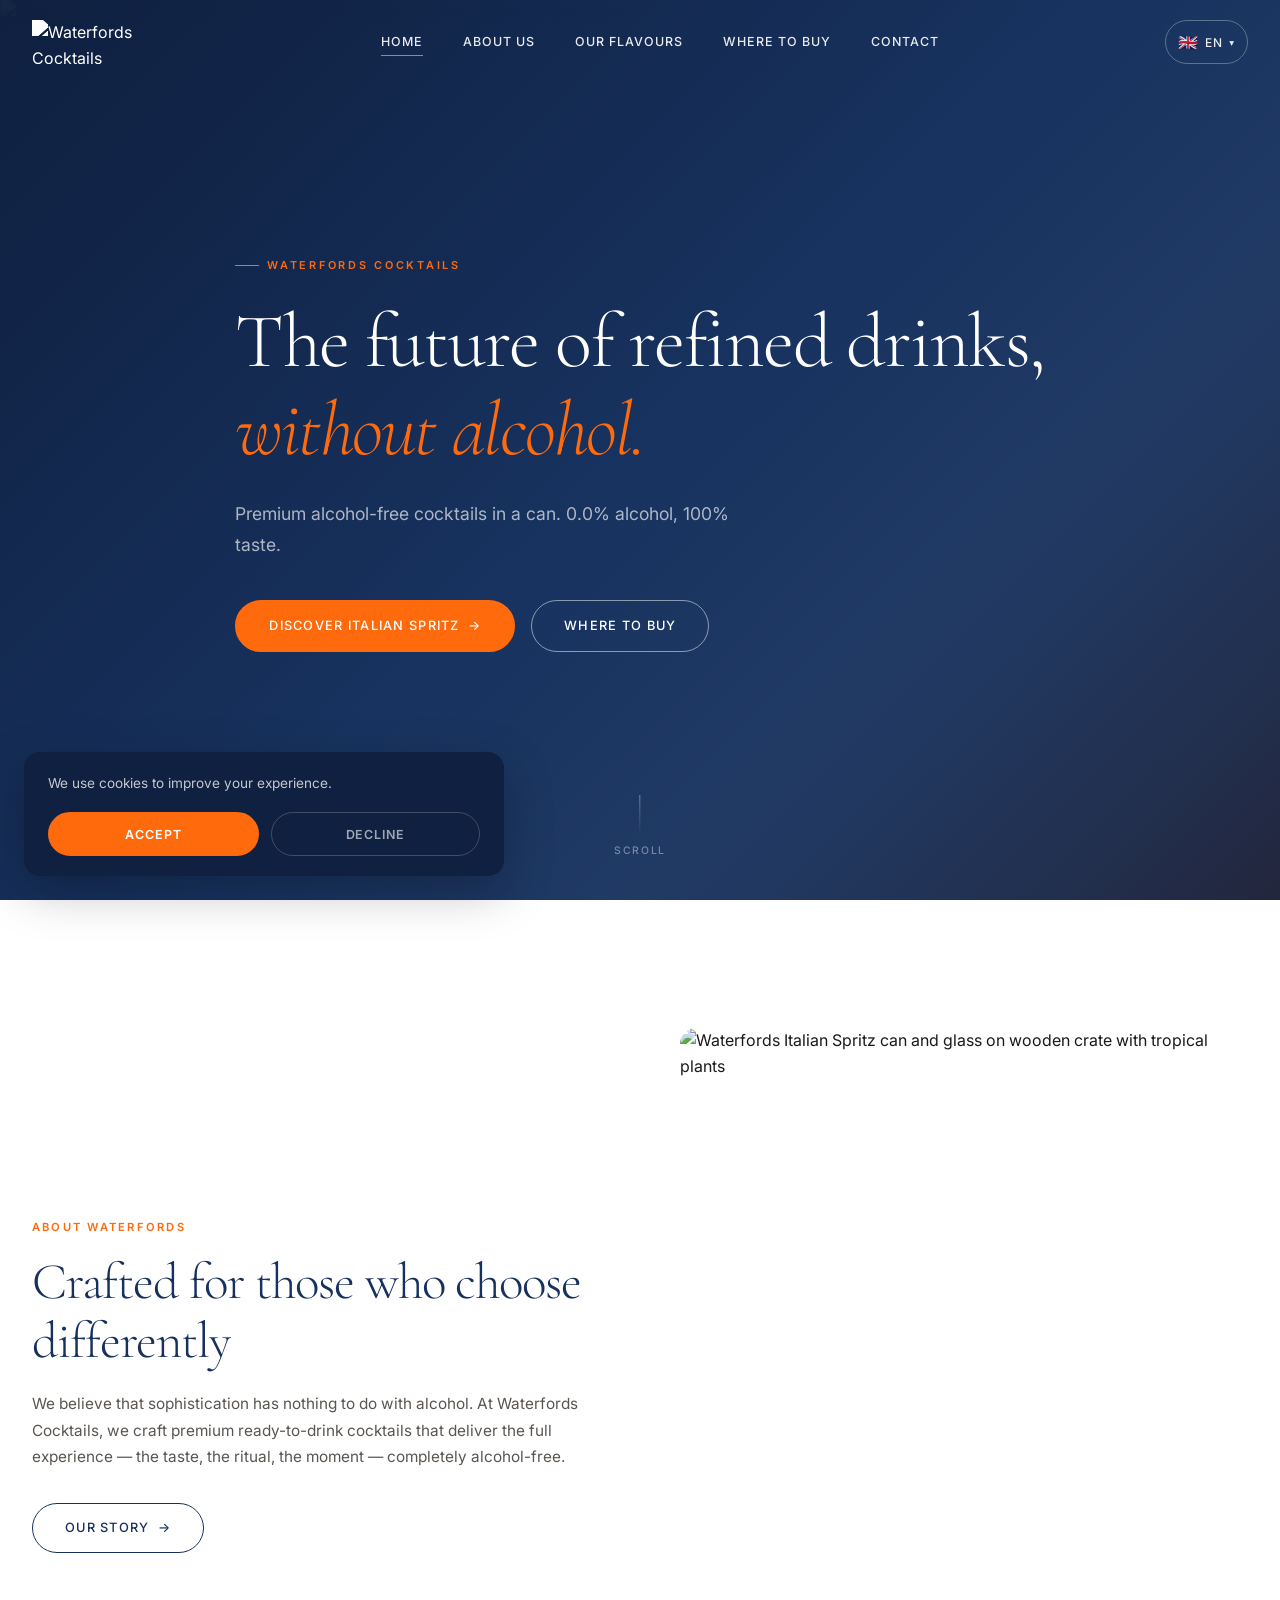
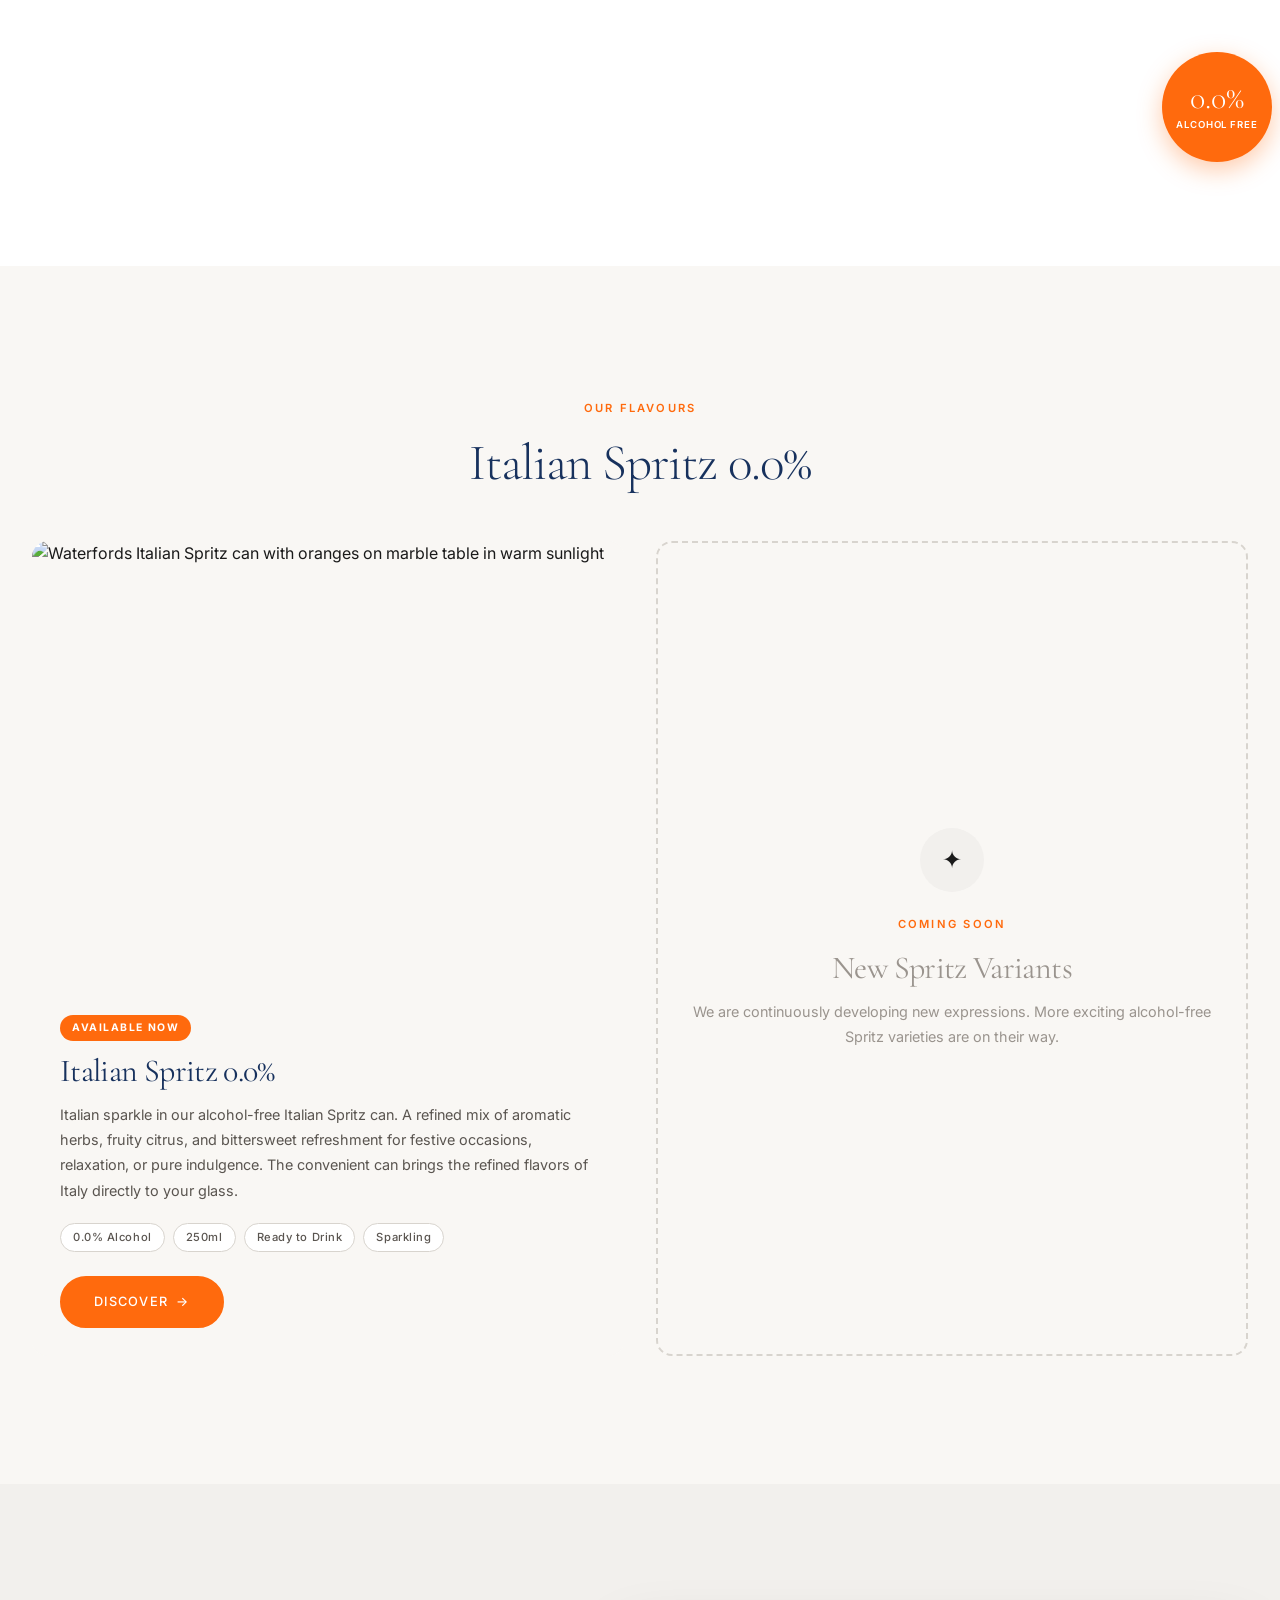
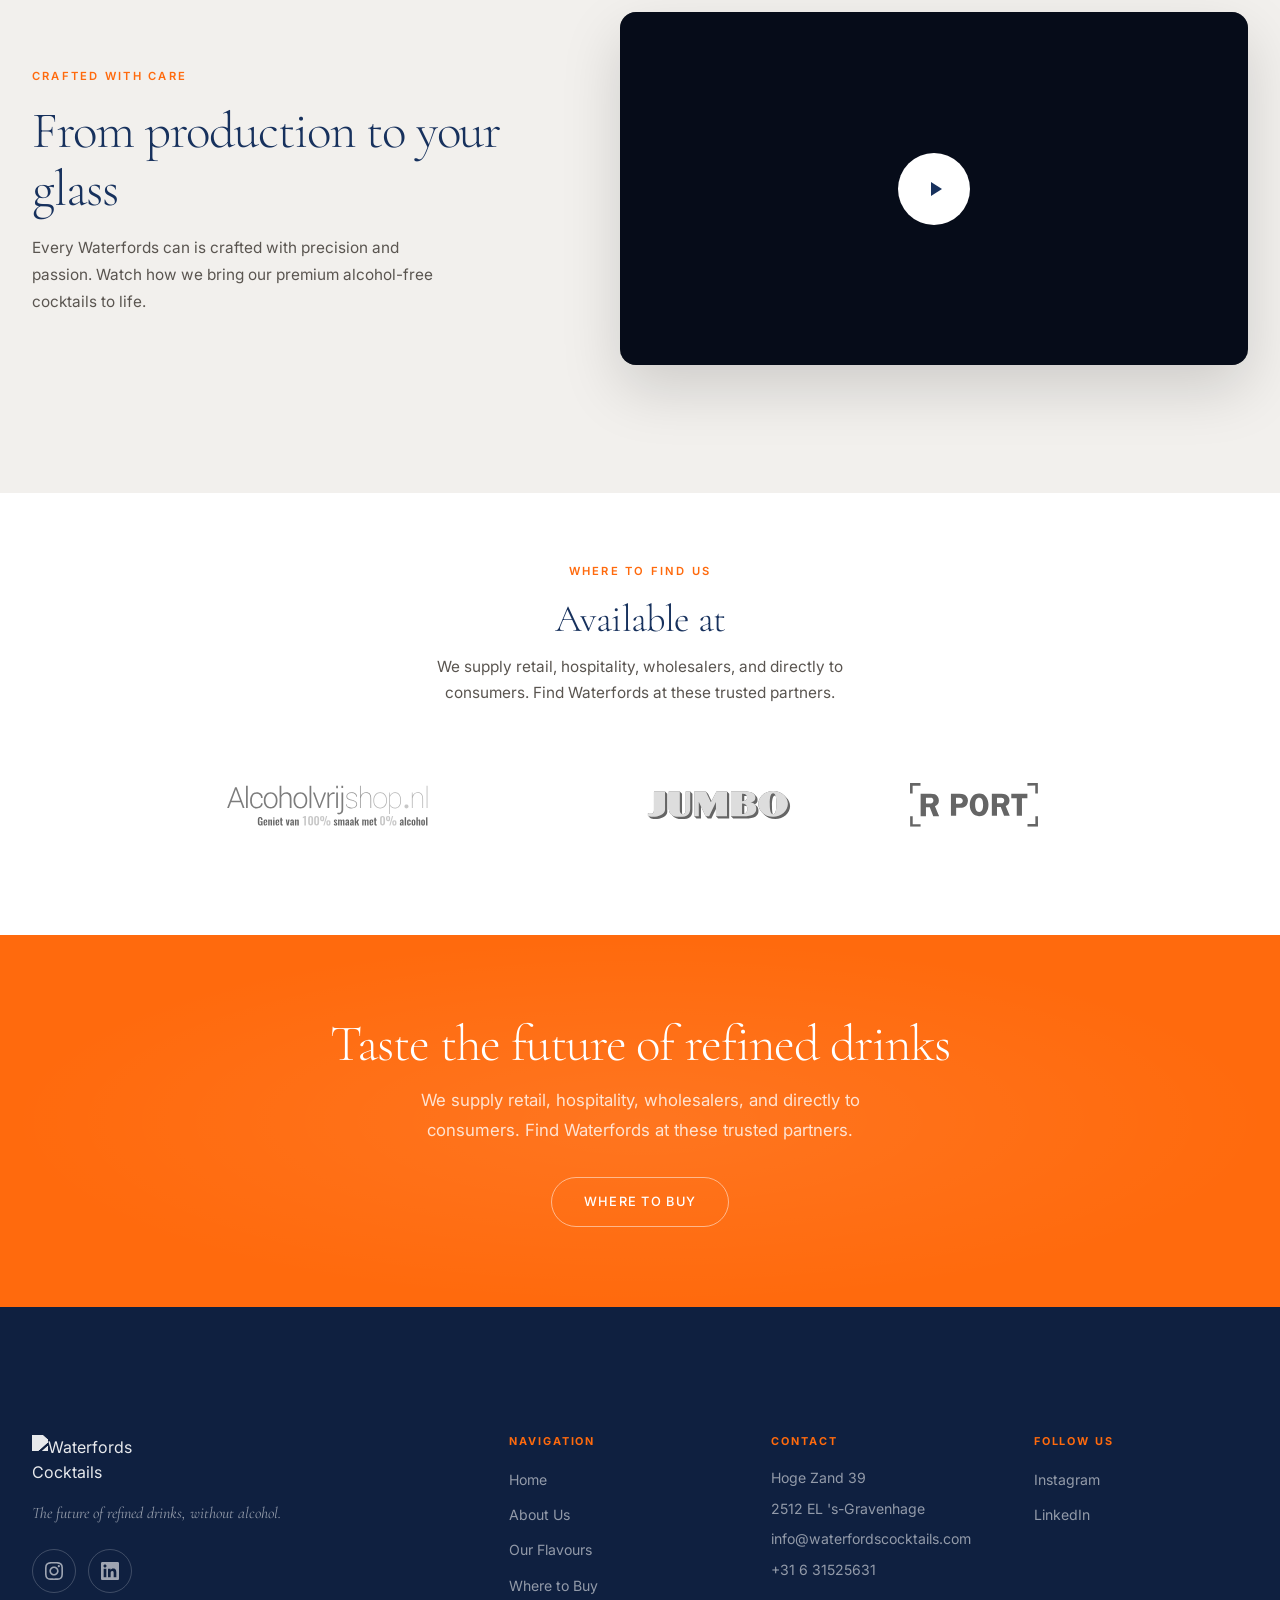
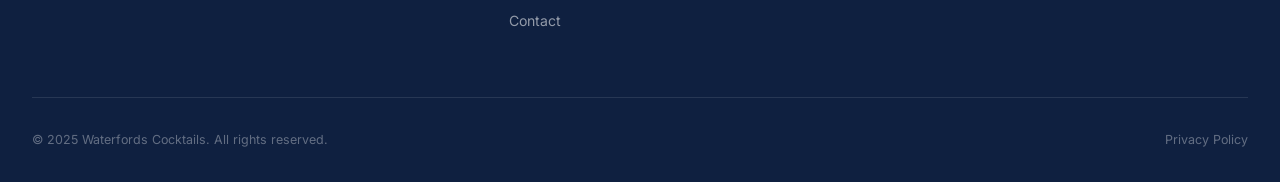
==== index.html @ f52763c5 "Add files via upload" ====
<!DOCTYPE html>
<html lang="en" dir="ltr">
<head>
  <meta charset="UTF-8" />
  <meta name="viewport" content="width=device-width, initial-scale=1.0" />
  <title>Waterfords Cocktails – Premium Alcohol-Free Cocktails | 0.0%</title>
  <meta name="description" content="Waterfords Cocktails creates premium ready-to-drink alcohol-free cocktails. Our Italian Spritz 0.0% delivers refined flavour in a convenient 250ml can. Available at retail, hospitality & wholesale." />
  <meta name="robots" content="index, follow" />
  <link rel="canonical" href="https://waterfordscocktails.com/index.html" />

  <!-- Open Graph -->
  <meta property="og:type"        content="website" />
  <meta property="og:locale"      content="en_GB" />
  <meta property="og:title"       content="Waterfords Cocktails – Premium Alcohol-Free Cocktails" />
  <meta property="og:description" content="Premium ready-to-drink alcohol-free cocktails. Italian Spritz 0.0% – refined flavour, zero alcohol." />
  <meta property="og:url"         content="https://waterfordscocktails.com/" />
  <meta property="og:image"       content="https://waterfordscocktails.com/assets/images/og-image.webp" />
  <meta property="og:site_name"   content="Waterfords Cocktails" />

  <!-- Twitter Card -->
  <meta name="twitter:card"        content="summary_large_image" />
  <meta name="twitter:title"       content="Waterfords Cocktails – Premium Alcohol-Free Cocktails" />
  <meta name="twitter:description" content="Premium ready-to-drink alcohol-free cocktails. Italian Spritz 0.0%." />
  <meta name="twitter:image"       content="https://waterfordscocktails.com/assets/images/og-image.webp" />

  <!-- Favicon -->
  <link rel="icon" href="assets/images/favicon.ico" />

  <!-- Stylesheet -->
  <link rel="stylesheet" href="style.css" />

  <!-- JSON-LD: LocalBusiness -->
  <script type="application/ld+json">
  {
    "@context": "https://schema.org",
    "@type": "FoodBusiness",
    "name": "Waterfords Cocktails",
    "url": "https://waterfordscocktails.com",
    "telephone": "+31631525631",
    "email": "info@waterfordscocktails.com",
    "address": {
      "@type": "PostalAddress",
      "streetAddress": "Hoge Zand 39",
      "postalCode": "2512 EL",
      "addressLocality": "'s-Gravenhage",
      "addressCountry": "NL"
    },
    "sameAs": [
      "https://www.instagram.com/waterfords_cocktails",
      "https://www.linkedin.com/company/waterfords-cocktails/"
    ],
    "description": "Premium alcohol-free cocktails in a can. Italian Spritz 0.0%."
  }
  </script>
</head>
<body>

  <!-- Header slot -->
  <div id="header-slot"></div>

  <main>

    <!-- ── HERO ── -->
    <section class="hero" aria-label="Hero">
      <div class="hero-bg"></div>
      <div class="hero-bg-image">
        <img
          src="assets/images/flavours/italian_spritz_3.jpg"
          alt="Waterfords Italian Spritz can with glass on wooden crate surrounded by botanicals"
          width="1440"
          height="960"
          loading="eager"
        />
      </div>
      <div class="hero-overlay"></div>

      <div class="container">
        <div class="hero-content">
          <span class="hero-label">Waterfords Cocktails</span>
          <h1>
            <span data-i18n="hero.tagline">The future of refined drinks,</span><br />
            <span class="accent" data-i18n="hero.tagline2">without alcohol.</span>
          </h1>
          <p class="hero-sub" data-i18n="hero.sub">
            Premium alcohol-free cocktails in a can. 0.0% alcohol, 100% taste.
          </p>
          <div class="hero-ctas">
            <a href="flavours.html" class="btn btn-primary btn-arrow" data-i18n="hero.cta">
              Discover Italian Spritz
            </a>
            <a href="where-to-buy.html" class="btn btn-outline" data-i18n="hero.cta2">
              Where to Buy
            </a>
          </div>
        </div>
      </div>

      <div class="hero-scroll" aria-hidden="true">
        <div class="hero-scroll-line"></div>
        <span>Scroll</span>
      </div>
    </section>

    <!-- ── ABOUT SNIPPET ── -->
    <section class="section" aria-labelledby="about-heading">
      <div class="container">
        <div class="about-snippet">
          <div class="about-snippet-text reveal">
            <span class="section-label" data-i18n="about_snippet.label">About Waterfords</span>
            <h2 id="about-heading" data-i18n="about_snippet.title">
              Crafted for those who choose differently
            </h2>
            <p data-i18n="about_snippet.text">
              We believe that sophistication has nothing to do with alcohol. At Waterfords Cocktails, we craft premium ready-to-drink cocktails that deliver the full experience — the taste, the ritual, the moment — completely alcohol-free.
            </p>
            <a href="about.html" class="btn btn-outline-dark btn-arrow" data-i18n="about_snippet.cta">
              Our Story
            </a>
          </div>

          <div class="about-snippet-visual reveal reveal-delay-2">
            <div class="about-snippet-img">
              <img
                src="assets/images/flavours/italian_spritz_1.jpg"
                alt="Waterfords Italian Spritz can and glass on wooden crate with tropical plants"
                width="800"
                height="1000"
                loading="lazy"
              />
            </div>
            <div class="about-badge" aria-label="0.0% alcohol guaranteed">
              <span class="badge-num">0.0%</span>
              <span class="badge-text">Alcohol Free</span>
            </div>
          </div>
        </div>
      </div>
    </section>

    <!-- ── FLAVOURS PREVIEW ── -->
    <section class="section section-light" aria-labelledby="flavours-heading">
      <div class="container">
        <div style="text-align:center; max-width:600px; margin:0 auto 3rem; " class="reveal">
          <span class="section-label" data-i18n="product.label">Our Flavours</span>
          <h2 id="flavours-heading" data-i18n="product.title" style="color:var(--clr-navy);">Italian Spritz 0.0%</h2>
        </div>

        <div class="flavours-grid">

          <!-- Italian Spritz card -->
          <div class="flavour-card tilt-card reveal">
            <div class="flavour-card-img">
              <img
                src="assets/images/flavours/italian_spritz_4.jpg"
                alt="Waterfords Italian Spritz can with oranges on marble table in warm sunlight"
                width="800"
                height="600"
                loading="lazy"
              />
            </div>
            <div class="flavour-card-body">
              <span class="flavour-badge">Available Now</span>
              <h3 data-i18n="product.title">Italian Spritz 0.0%</h3>
              <p data-i18n="product.desc">Italian sparkle in our alcohol-free Italian Spritz can. A refined mix of aromatic herbs, fruity citrus, and bittersweet refreshment.</p>
              <div class="flavour-tags">
                <span class="flavour-tag" data-i18n="product.badge1">0.0% Alcohol</span>
                <span class="flavour-tag" data-i18n="product.badge2">250ml</span>
                <span class="flavour-tag" data-i18n="product.badge3">Ready to Drink</span>
                <span class="flavour-tag" data-i18n="product.badge4">Sparkling</span>
              </div>
              <a href="flavours.html" class="btn btn-primary btn-arrow" data-i18n="product.cta">Discover</a>
            </div>
          </div>

          <!-- Coming Soon card -->
          <div class="flavour-card flavour-card--coming reveal reveal-delay-2">
            <div class="coming-icon" aria-hidden="true">✦</div>
            <span class="section-label" data-i18n="product.coming_label">Coming Soon</span>
            <h3 data-i18n="product.coming_title">New Spritz Variants</h3>
            <p data-i18n="product.coming_text">We are continuously developing new expressions. More exciting alcohol-free Spritz varieties are on their way.</p>
          </div>

        </div>
      </div>
    </section>

    <!-- ── VIDEO SECTION ── -->
    <section class="video-section" aria-labelledby="video-heading">
      <div class="container">
        <div class="video-inner">
          <div class="video-text reveal">
            <span class="section-label" data-i18n="video.label">Crafted with care</span>
            <h2 id="video-heading" data-i18n="video.title">From production to your glass</h2>
            <p data-i18n="video.text">Every Waterfords can is crafted with precision and passion. Watch how we bring our premium alcohol-free cocktails to life.</p>
          </div>
          <div class="video-wrapper reveal reveal-delay-2">
            <video
              src="assets/videos/productie.mp4"
              muted
              playsinline
              preload="metadata"
              width="3840"
              height="2160"
              aria-label="Waterfords Cocktails production video"
            ></video>
            <div class="video-play-btn" role="button" tabindex="0" aria-label="Play production video">
              <div class="play-circle">
                <svg viewBox="0 0 24 24" xmlns="http://www.w3.org/2000/svg" aria-hidden="true">
                  <path d="M8 5v14l11-7z"/>
                </svg>
              </div>
            </div>
          </div>
        </div>
      </div>
    </section>

    <!-- ── RETAILERS STRIP ── -->
    <section class="retailers-section section-sm" aria-labelledby="retailers-heading">
      <div class="container">
        <div style="text-align:center; margin-bottom:2rem;" class="reveal">
          <span class="section-label" data-i18n="retailers.label">Where to Find Us</span>
          <h2 id="retailers-heading" data-i18n="retailers.title" style="color:var(--clr-navy); font-size:clamp(1.5rem,3vw,2.5rem);">Available at</h2>
          <p style="max-width:480px; margin:0.75rem auto 0;" data-i18n="retailers.text">
            We supply retail, hospitality, wholesalers, and directly to consumers.
          </p>
        </div>
      </div>

      <div class="retailers-strip" aria-label="Partner logos">
        <div class="retailers-track" role="list">
          <div class="retailer-logo" role="listitem">
            <img
              src="assets/images/companys/De_Wijnkooper_logo.svg"
              alt="De Wijnkooper"
              width="140"
              height="44"
              loading="lazy"
            />
          </div>
          <div class="retailer-logo" role="listitem">
            <img
              src="assets/images/companys/Alcoholvrijshop_logo.svg"
              alt="Alcoholvrij Shop"
              width="140"
              height="44"
              loading="lazy"
            />
          </div>
          <div class="retailer-logo" role="listitem">
            <img
              src="assets/images/companys/Jumbo_Logo.svg"
              alt="Jumbo"
              width="100"
              height="44"
              loading="lazy"
            />
          </div>
          <div class="retailer-logo" role="listitem">
            <img
              src="assets/images/companys/R-Port_Logo.svg"
              alt="R-Port"
              width="120"
              height="44"
              loading="lazy"
            />
          </div>
        </div>
      </div>
    </section>

    <!-- ── CTA STRIP ── -->
    <section class="cta-strip" aria-label="Call to action">
      <div class="container">
        <h2 class="reveal">Taste the future of refined drinks</h2>
        <p class="reveal reveal-delay-1" data-i18n="retailers.text">
          Without alcohol, but with full flavour. Find Waterfords Italian Spritz near you.
        </p>
        <div class="reveal reveal-delay-2">
          <a href="where-to-buy.html" class="btn btn-outline" data-i18n="nav.where">Where to Buy</a>
        </div>
      </div>
    </section>

  </main>

  <!-- Footer slot -->
  <div id="footer-slot"></div>

  <!-- Cookie banner -->
  <div class="cookie-banner" role="dialog" aria-label="Cookie consent" aria-live="polite">
    <p data-i18n="cookie_banner.text">We use cookies to improve your experience.</p>
    <div class="cookie-btns">
      <button class="cookie-accept" data-i18n="cookie_banner.accept">Accept</button>
      <button class="cookie-decline" data-i18n="cookie_banner.decline">Decline</button>
    </div>
  </div>

  <script src="js/script.js" defer></script>
</body>
</html>
---- style.css ----
/* ============================================================
   WATERFORDS COCKTAILS — style.css
   Beeldstijl: A (Minimalistisch/Elegant) met premium sfeer
   ============================================================ */

/* Google Fonts */
@import url('https://fonts.googleapis.com/css2?family=Cormorant+Garamond:ital,wght@0,300;0,400;0,500;0,600;1,300;1,400&family=Inter:wght@300;400;500;600&display=swap');

/* ── CSS Custom Properties ── */
:root {
  /* Brand Colours */
  --clr-spritz:       #FF6A0D;
  --clr-spritz-light: #FF8C42;
  --clr-spritz-dark:  #E55A00;
  --clr-navy:         #17315D;
  --clr-navy-light:   #1e3f78;
  --clr-navy-dark:    #0f2040;
  --clr-white:        #FFFFFF;
  --clr-off-white:    #F9F7F4;
  --clr-light-grey:   #F2F0ED;
  --clr-mid-grey:     #D8D4CE;
  --clr-text:         #1A1A1A;
  --clr-text-light:   #5A5550;
  --clr-text-muted:   #9A948E;

  /* Typography */
  --font-serif:   'Cormorant Garamond', Georgia, serif;
  --font-sans:    'Inter', system-ui, sans-serif;

  /* Spacing */
  --space-xs:   0.5rem;
  --space-sm:   1rem;
  --space-md:   2rem;
  --space-lg:   4rem;
  --space-xl:   8rem;
  --space-2xl: 12rem;

  /* Layout */
  --container:  1280px;
  --radius-sm:  4px;
  --radius-md:  8px;
  --radius-lg:  16px;
  --radius-full: 999px;

  /* Transitions */
  --ease-out:   cubic-bezier(0.16, 1, 0.3, 1);
  --ease-in-out: cubic-bezier(0.65, 0, 0.35, 1);
  --duration:   0.4s;

  /* Z-index layers */
  --z-base:     1;
  --z-sticky:   50;
  --z-whatsapp: 90;
  --z-header:   100;
  --z-menu:     110;
  --z-toggle:   115;
  --z-modal:    200;
  --z-top:      300;
}

/* ── Reset & Base ── */
*, *::before, *::after { box-sizing: border-box; margin: 0; padding: 0; }

html {
  scroll-behavior: smooth;
  font-size: 16px;
  -webkit-text-size-adjust: 100%;
}

body {
  font-family: var(--font-sans);
  font-weight: 400;
  color: var(--clr-text);
  background: var(--clr-white);
  line-height: 1.6;
  overflow-x: hidden;
}

body.menu-open {
  overflow: hidden;
}

img, video {
  max-width: 100%;
  height: auto;
  display: block;
}

a {
  color: inherit;
  text-decoration: none;
}

ul { list-style: none; }

button {
  cursor: pointer;
  border: none;
  background: none;
  font-family: inherit;
}

/* ── Typography ── */
h1, h2, h3, h4, h5 {
  font-family: var(--font-serif);
  font-weight: 400;
  line-height: 1.15;
  letter-spacing: -0.02em;
}

h1 { font-size: clamp(2.8rem, 6vw, 5.5rem); font-weight: 300; }
h2 { font-size: clamp(2rem, 4vw, 3.5rem); font-weight: 300; }
h3 { font-size: clamp(1.4rem, 2.5vw, 2rem); font-weight: 400; }
h4 { font-size: clamp(1.1rem, 1.8vw, 1.4rem); font-weight: 500; }
h5 { font-size: 1rem; font-weight: 600; }

p {
  font-family: var(--font-sans);
  font-size: clamp(0.9rem, 1.2vw, 1.05rem);
  line-height: 1.75;
  color: var(--clr-text-light);
}

/* ── Utilities ── */
.container {
  max-width: var(--container);
  margin: 0 auto;
  padding: 0 var(--space-md);
}

.section-label {
  display: inline-block;
  font-family: var(--font-sans);
  font-size: 0.7rem;
  font-weight: 600;
  letter-spacing: 0.2em;
  text-transform: uppercase;
  color: var(--clr-spritz);
  margin-bottom: var(--space-sm);
}

.section-label--navy { color: var(--clr-navy); }
.section-label--white { color: rgba(255,255,255,0.7); }

.text-white { color: var(--clr-white); }
.text-navy  { color: var(--clr-navy); }

/* ── Buttons ── */
.btn {
  display: inline-flex;
  align-items: center;
  gap: 0.5rem;
  padding: 0.85rem 2rem;
  font-family: var(--font-sans);
  font-size: 0.8rem;
  font-weight: 500;
  letter-spacing: 0.1em;
  text-transform: uppercase;
  border-radius: var(--radius-full);
  transition: all var(--duration) var(--ease-out);
  white-space: nowrap;
  min-height: 44px;
  min-width: 44px;
}

.btn-primary {
  background: var(--clr-spritz);
  color: var(--clr-white);
  border: 2px solid var(--clr-spritz);
}
.btn-primary:hover {
  background: var(--clr-spritz-dark);
  border-color: var(--clr-spritz-dark);
  transform: translateY(-2px);
  box-shadow: 0 8px 24px rgba(255,106,13,0.3);
}

.btn-outline {
  background: transparent;
  color: var(--clr-white);
  border: 1px solid rgba(255,255,255,0.5);
}
.btn-outline:hover {
  background: rgba(255,255,255,0.1);
  border-color: var(--clr-white);
  transform: translateY(-2px);
}

.btn-outline-dark {
  background: transparent;
  color: var(--clr-navy);
  border: 1px solid var(--clr-navy);
}
.btn-outline-dark:hover {
  background: var(--clr-navy);
  color: var(--clr-white);
  transform: translateY(-2px);
}

.btn-arrow::after {
  content: '→';
  transition: transform var(--duration) var(--ease-out);
}
.btn-arrow:hover::after { transform: translateX(4px); }

/* ── HEADER ── */
.site-header {
  position: fixed;
  top: 0;
  left: 0;
  right: 0;
  z-index: var(--z-header);
  padding: 1.25rem 0;
  transition: background var(--duration) var(--ease-out),
              padding var(--duration) var(--ease-out),
              box-shadow var(--duration) var(--ease-out);
  background: transparent;
}

.site-header.scrolled {
  background: rgba(255,255,255,0.97);
  backdrop-filter: blur(12px);
  -webkit-backdrop-filter: blur(12px);
  padding: 0.875rem 0;
  box-shadow: 0 1px 0 rgba(0,0,0,0.08);
}

body.menu-open .site-header {
  backdrop-filter: none;
  -webkit-backdrop-filter: none;
}

.header-inner {
  display: flex;
  align-items: center;
  justify-content: space-between;
  gap: 2rem;
}

.header-logo {
  display: flex;
  align-items: center;
  flex-shrink: 0;
  transition: opacity var(--duration) var(--ease-out);
}

.header-logo img {
  height: 44px;
  width: auto;
  transition: filter var(--duration) var(--ease-out), transform var(--duration) var(--ease-out);
}

.header-logo:hover img { transform: scale(1.03); }

/* Logo colour inversion based on header state */
.site-header:not(.scrolled) .header-logo img { filter: brightness(0) invert(1); }
.site-header.scrolled .header-logo img { filter: none; }

/* Nav links */
.nav-links {
  display: flex;
  align-items: center;
  gap: 2.5rem;
}

.nav-links a {
  font-family: var(--font-sans);
  font-size: 0.78rem;
  font-weight: 500;
  letter-spacing: 0.08em;
  text-transform: uppercase;
  color: rgba(255,255,255,0.9);
  transition: color var(--duration) var(--ease-out);
  position: relative;
}

.nav-links a::after {
  content: '';
  position: absolute;
  bottom: -4px;
  left: 0;
  width: 0;
  height: 1px;
  background: var(--clr-spritz);
  transition: width var(--duration) var(--ease-out);
}

.nav-links a:hover::after,
.nav-links a.active::after { width: 100%; }

.site-header.scrolled .nav-links a { color: var(--clr-navy); }

.nav-links a:hover { color: var(--clr-spritz); }
.site-header:not(.scrolled) .nav-links a:hover { color: var(--clr-white); }

/* Language switcher */
.lang-switcher {
  position: relative;
  display: flex;
  align-items: center;
}

.lang-btn {
  display: flex;
  align-items: center;
  gap: 0.4rem;
  font-family: var(--font-sans);
  font-size: 0.75rem;
  font-weight: 500;
  letter-spacing: 0.08em;
  text-transform: uppercase;
  color: rgba(255,255,255,0.9);
  padding: 0.4rem 0.75rem;
  border: 1px solid rgba(255,255,255,0.3);
  border-radius: var(--radius-full);
  cursor: pointer;
  background: transparent;
  transition: all var(--duration) var(--ease-out);
  min-height: 44px;
}

.site-header.scrolled .lang-btn { color: var(--clr-navy); border-color: rgba(23,49,93,0.25); }
.lang-btn:hover { background: rgba(255,255,255,0.15); }
.site-header.scrolled .lang-btn:hover { background: var(--clr-light-grey); }

.lang-btn .flag { font-size: 1rem; line-height: 1; }
.lang-btn .chevron { font-size: 0.6rem; transition: transform var(--duration) var(--ease-out); }
.lang-switcher.open .lang-btn .chevron { transform: rotate(180deg); }

.lang-dropdown {
  position: absolute;
  top: calc(100% + 8px);
  right: 0;
  background: var(--clr-white);
  border: 1px solid var(--clr-mid-grey);
  border-radius: var(--radius-md);
  box-shadow: 0 8px 24px rgba(0,0,0,0.12);
  min-width: 140px;
  overflow: hidden;
  opacity: 0;
  transform: translateY(-8px);
  pointer-events: none;
  transition: opacity var(--duration) var(--ease-out), transform var(--duration) var(--ease-out);
  z-index: var(--z-top);
}

.lang-switcher.open .lang-dropdown {
  opacity: 1;
  transform: translateY(0);
  pointer-events: all;
}

.lang-option {
  display: flex;
  align-items: center;
  gap: 0.6rem;
  padding: 0.75rem 1rem;
  font-family: var(--font-sans);
  font-size: 0.78rem;
  font-weight: 500;
  color: var(--clr-text);
  transition: background var(--duration) var(--ease-out);
  cursor: pointer;
  min-height: 44px;
}

.lang-option:hover { background: var(--clr-light-grey); }
.lang-option.active { background: var(--clr-off-white); color: var(--clr-spritz); font-weight: 600; }
.lang-option .flag { font-size: 1.1rem; }

/* Hamburger toggle */
.menu-toggle {
  display: none;
  flex-direction: column;
  justify-content: space-between;
  width: 24px;
  height: 18px;
  cursor: pointer;
  z-index: var(--z-toggle);
  padding: 0;
  min-width: 44px;
  min-height: 44px;
  align-items: center;
}

.menu-toggle span {
  display: block;
  width: 24px;
  height: 1.5px;
  background: var(--clr-white);
  border-radius: 2px;
  transition: all var(--duration) var(--ease-out);
  transform-origin: center;
}

.site-header.scrolled .menu-toggle span { background: var(--clr-navy); }

.menu-toggle.open span:nth-child(1) { transform: rotate(45deg) translate(4px, 4px); }
.menu-toggle.open span:nth-child(2) { opacity: 0; transform: scaleX(0); }
.menu-toggle.open span:nth-child(3) { transform: rotate(-45deg) translate(4px, -4px); }

/* Mobile menu overlay */
.mobile-menu {
  position: fixed;
  inset: 0;
  background: #17315D;
  background-color: #17315D;
  width: 100vw;
  height: 100vh;
  height: 100dvh;
  z-index: var(--z-menu);
  transform: translateX(100%);
  visibility: hidden;
  opacity: 0;
  transition: transform 0.4s var(--ease-out), opacity 0.4s var(--ease-out), visibility 0.4s var(--ease-out);
  display: flex;
  flex-direction: column;
  padding: 6rem 2rem 3rem;
}

.mobile-menu.open {
  transform: translateX(0);
  visibility: visible;
  opacity: 1;
}

.mobile-menu nav {
  display: flex;
  flex-direction: column;
  gap: 0;
  margin-bottom: auto;
}

.mobile-menu nav a {
  font-family: var(--font-serif);
  font-size: 2.2rem;
  font-weight: 300;
  color: var(--clr-white);
  padding: 0.75rem 0;
  border-bottom: 1px solid rgba(255,255,255,0.1);
  transition: color var(--duration) var(--ease-out), padding var(--duration) var(--ease-out);
  opacity: 0;
  transform: translateX(20px);
}

.mobile-menu.open nav a {
  opacity: 1;
  transform: translateX(0);
  transition: color var(--duration) var(--ease-out),
              padding var(--duration) var(--ease-out),
              opacity 0.4s var(--ease-out) calc(var(--i, 0) * 0.06s),
              transform 0.4s var(--ease-out) calc(var(--i, 0) * 0.06s);
}

.mobile-menu nav a:hover { color: var(--clr-spritz); padding-left: 0.5rem; }

.mobile-menu-bottom {
  display: flex;
  flex-direction: column;
  gap: 1rem;
  padding-top: 2rem;
}

.mobile-lang {
  display: flex;
  gap: 1rem;
}

.mobile-lang button {
  display: flex;
  align-items: center;
  gap: 0.4rem;
  font-family: var(--font-sans);
  font-size: 0.78rem;
  font-weight: 500;
  color: rgba(255,255,255,0.6);
  padding: 0.4rem 0.75rem;
  border: 1px solid rgba(255,255,255,0.2);
  border-radius: var(--radius-full);
  background: transparent;
  min-height: 44px;
  transition: all var(--duration) var(--ease-out);
}

.mobile-lang button.active,
.mobile-lang button:hover {
  color: var(--clr-white);
  border-color: var(--clr-spritz);
  background: rgba(255,106,13,0.15);
}

/* ── HERO ── */
.hero {
  position: relative;
  min-height: 100vh;
  min-height: 100dvh;
  display: flex;
  align-items: center;
  overflow: hidden;
  background: var(--clr-navy-dark);
}

.hero-bg {
  position: absolute;
  inset: 0;
  background: linear-gradient(135deg, #0f2040 0%, #17315D 40%, #1a3d6e 70%, #0f2040 100%);
  z-index: 0;
}

.hero-bg-image {
  position: absolute;
  inset: 0;
  z-index: 1;
}

.hero-bg-image img {
  width: 100%;
  height: 100%;
  object-fit: cover;
  opacity: 0.18;
}

.hero-overlay {
  position: absolute;
  inset: 0;
  background: linear-gradient(135deg, rgba(15,32,64,0.85) 0%, rgba(23,49,93,0.6) 50%, rgba(255,106,13,0.08) 100%);
  z-index: 2;
}

.hero-content {
  position: relative;
  z-index: 3;
  max-width: 860px;
}

.hero-label {
  display: inline-flex;
  align-items: center;
  gap: 0.5rem;
  font-family: var(--font-sans);
  font-size: 0.68rem;
  font-weight: 600;
  letter-spacing: 0.25em;
  text-transform: uppercase;
  color: var(--clr-spritz);
  margin-bottom: 1.5rem;
  opacity: 0;
  transform: translateY(20px);
  animation: fadeUp 0.8s var(--ease-out) 0.2s forwards;
}

.hero-label::before {
  content: '';
  width: 24px;
  height: 1px;
  background: var(--clr-spritz);
}

.hero h1 {
  color: var(--clr-white);
  margin-bottom: 0.25rem;
  opacity: 0;
  transform: translateY(30px);
  animation: fadeUp 0.8s var(--ease-out) 0.35s forwards;
}

.hero h1 em {
  font-style: italic;
  color: rgba(255,255,255,0.65);
}

.hero h1 .accent {
  color: var(--clr-spritz);
  font-style: italic;
}

.hero-sub {
  max-width: 520px;
  color: rgba(255,255,255,0.65);
  font-size: clamp(0.95rem, 1.5vw, 1.1rem);
  margin: 1.5rem 0 2.5rem;
  opacity: 0;
  transform: translateY(20px);
  animation: fadeUp 0.8s var(--ease-out) 0.55s forwards;
}

.hero-ctas {
  display: flex;
  flex-wrap: wrap;
  gap: 1rem;
  opacity: 0;
  transform: translateY(20px);
  animation: fadeUp 0.8s var(--ease-out) 0.7s forwards;
}

.hero-scroll {
  position: absolute;
  bottom: 2.5rem;
  left: 50%;
  transform: translateX(-50%);
  z-index: 3;
  display: flex;
  flex-direction: column;
  align-items: center;
  gap: 0.5rem;
  color: rgba(255,255,255,0.4);
  font-size: 0.65rem;
  font-weight: 500;
  letter-spacing: 0.15em;
  text-transform: uppercase;
  animation: fadeIn 1s var(--ease-out) 1.2s both;
}

.hero-scroll-line {
  width: 1px;
  height: 40px;
  background: linear-gradient(to bottom, rgba(255,255,255,0.4), transparent);
  animation: scrollLine 1.5s ease-in-out infinite;
}

/* ── SECTIONS ── */
.section {
  padding: var(--space-xl) 0;
}

.section-sm { padding: var(--space-lg) 0; }
.section-dark { background: var(--clr-navy-dark); }
.section-navy { background: var(--clr-navy); }
.section-light { background: var(--clr-off-white); }
.section-cream { background: var(--clr-light-grey); }

/* ── ABOUT SNIPPET (homepage) ── */
.about-snippet {
  display: grid;
  grid-template-columns: 1fr 1fr;
  gap: 5rem;
  align-items: center;
}

.about-snippet-text h2 {
  margin-bottom: 1.25rem;
  color: var(--clr-navy);
}

.about-snippet-text p { margin-bottom: 2rem; }

.about-snippet-visual {
  position: relative;
}

.about-snippet-img {
  border-radius: var(--radius-lg);
  overflow: hidden;
  aspect-ratio: 4 / 5;
}

.about-snippet-img img {
  width: 100%;
  height: 100%;
  object-fit: cover;
  transition: transform 0.8s var(--ease-out);
}

.about-snippet-img:hover img { transform: scale(1.03); }

.about-badge {
  position: absolute;
  bottom: -1.5rem;
  right: -1.5rem;
  width: 110px;
  height: 110px;
  background: var(--clr-spritz);
  border-radius: 50%;
  display: flex;
  flex-direction: column;
  align-items: center;
  justify-content: center;
  text-align: center;
  color: var(--clr-white);
  box-shadow: 0 8px 24px rgba(255,106,13,0.35);
}

.about-badge .badge-num {
  font-family: var(--font-serif);
  font-size: 2rem;
  font-weight: 300;
  line-height: 1;
}

.about-badge .badge-text {
  font-family: var(--font-sans);
  font-size: 0.6rem;
  font-weight: 600;
  letter-spacing: 0.1em;
  text-transform: uppercase;
  margin-top: 0.2rem;
}

/* ── FLAVOURS / PRODUCT ── */
.flavours-grid {
  display: grid;
  grid-template-columns: repeat(auto-fit, minmax(320px, 1fr));
  gap: 2rem;
}

.flavour-card {
  position: relative;
  border-radius: var(--radius-lg);
  overflow: hidden;
  background: var(--clr-off-white);
  transition: transform var(--duration) var(--ease-out), box-shadow var(--duration) var(--ease-out);
  cursor: pointer;
}

.flavour-card:hover {
  transform: translateY(-6px);
  box-shadow: 0 20px 48px rgba(0,0,0,0.12);
}

.flavour-card-img {
  aspect-ratio: 4 / 3;
  overflow: hidden;
}

.flavour-card-img img {
  width: 100%;
  height: 100%;
  object-fit: cover;
  transition: transform 0.8s var(--ease-out);
}

.flavour-card:hover .flavour-card-img img { transform: scale(1.06); }

.flavour-card-body {
  padding: 1.75rem;
}

.flavour-badge {
  display: inline-block;
  font-family: var(--font-sans);
  font-size: 0.65rem;
  font-weight: 700;
  letter-spacing: 0.15em;
  text-transform: uppercase;
  padding: 0.3rem 0.75rem;
  border-radius: var(--radius-full);
  background: var(--clr-spritz);
  color: var(--clr-white);
  margin-bottom: 0.75rem;
}

.flavour-card h3 { color: var(--clr-navy); margin-bottom: 0.75rem; }
.flavour-card p { font-size: 0.9rem; margin-bottom: 1.25rem; }

.flavour-tags {
  display: flex;
  flex-wrap: wrap;
  gap: 0.5rem;
  margin-bottom: 1.5rem;
}

.flavour-tag {
  font-family: var(--font-sans);
  font-size: 0.7rem;
  font-weight: 500;
  letter-spacing: 0.05em;
  padding: 0.3rem 0.75rem;
  border-radius: var(--radius-full);
  border: 1px solid var(--clr-mid-grey);
  color: var(--clr-text-light);
  background: var(--clr-white);
}

/* Coming soon card */
.flavour-card--coming {
  border: 2px dashed var(--clr-mid-grey);
  background: transparent;
  display: flex;
  flex-direction: column;
  align-items: center;
  justify-content: center;
  text-align: center;
  padding: 3rem 2rem;
  min-height: 400px;
}

.coming-icon {
  width: 64px;
  height: 64px;
  border-radius: 50%;
  background: var(--clr-light-grey);
  display: flex;
  align-items: center;
  justify-content: center;
  margin: 0 auto 1.5rem;
  font-size: 1.5rem;
}

.flavour-card--coming h3 { color: var(--clr-text-muted); margin-bottom: 0.75rem; }
.flavour-card--coming p { font-size: 0.9rem; color: var(--clr-text-muted); }

/* ── PRODUCT HERO (flavours page) ── */
.product-hero {
  background: linear-gradient(135deg, var(--clr-navy-dark) 0%, #1a3d6e 100%);
  padding: 8rem 0 6rem;
  position: relative;
  overflow: hidden;
}

.product-hero::before {
  content: '';
  position: absolute;
  right: -10%;
  top: -20%;
  width: 600px;
  height: 600px;
  border-radius: 50%;
  background: radial-gradient(circle, rgba(255,106,13,0.12) 0%, transparent 70%);
  pointer-events: none;
}

.product-hero-inner {
  display: grid;
  grid-template-columns: 1fr 1fr;
  gap: 5rem;
  align-items: center;
}

.product-hero-text { color: var(--clr-white); }
.product-hero-text h1 { color: var(--clr-white); margin-bottom: 1.25rem; }
.product-hero-text h1 span { color: var(--clr-spritz); }
.product-hero-text p { color: rgba(255,255,255,0.7); max-width: 480px; margin-bottom: 2rem; }

.product-badges {
  display: flex;
  flex-wrap: wrap;
  gap: 0.75rem;
  margin-bottom: 2rem;
}

.product-tag {
  display: flex;
  align-items: center;
  gap: 0.4rem;
  font-family: var(--font-sans);
  font-size: 0.72rem;
  font-weight: 600;
  letter-spacing: 0.08em;
  text-transform: uppercase;
  padding: 0.5rem 1rem;
  border-radius: var(--radius-full);
  border: 1px solid rgba(255,255,255,0.2);
  color: rgba(255,255,255,0.85);
  background: rgba(255,255,255,0.06);
  min-height: 44px;
}

.product-hero-visual {
  position: relative;
  display: flex;
  justify-content: center;
}

.product-can-img {
  position: relative;
  z-index: 1;
}

.product-can-img img {
  max-height: 520px;
  width: auto;
  margin: 0 auto;
  filter: drop-shadow(0 30px 60px rgba(0,0,0,0.4));
  transition: transform 0.6s var(--ease-out);
}

.product-can-img:hover img { transform: translateY(-8px) rotate(2deg); }

/* ── VIDEO SECTION ── */
.video-section {
  position: relative;
  background: var(--clr-light-grey);
  padding: var(--space-xl) 0;
}

.video-inner {
  display: grid;
  grid-template-columns: 1fr 1.2fr;
  gap: 4rem;
  align-items: center;
}

.video-text h2 { color: var(--clr-navy); margin-bottom: 1rem; }
.video-text p { max-width: 420px; }

.video-wrapper {
  position: relative;
  border-radius: var(--radius-lg);
  overflow: hidden;
  box-shadow: 0 24px 60px rgba(0,0,0,0.15);
  background: #000;
}

.video-wrapper video {
  width: 100%;
  display: block;
  border-radius: var(--radius-lg);
  aspect-ratio: 16/9;
  object-fit: cover;
}

.video-play-btn {
  position: absolute;
  inset: 0;
  display: flex;
  align-items: center;
  justify-content: center;
  background: rgba(15,32,64,0.4);
  transition: background var(--duration) var(--ease-out);
  cursor: pointer;
}

.video-play-btn:hover { background: rgba(15,32,64,0.25); }

.play-circle {
  width: 72px;
  height: 72px;
  border-radius: 50%;
  background: var(--clr-white);
  display: flex;
  align-items: center;
  justify-content: center;
  transition: transform var(--duration) var(--ease-out), box-shadow var(--duration) var(--ease-out);
}

.video-play-btn:hover .play-circle {
  transform: scale(1.1);
  box-shadow: 0 0 0 12px rgba(255,255,255,0.15);
}

.play-circle svg {
  width: 24px;
  height: 24px;
  fill: var(--clr-navy);
  margin-left: 3px;
}

.video-wrapper.playing .video-play-btn { display: none; }

/* ── RETAILERS / SCROLL STRIP ── */
.retailers-section { padding: var(--space-lg) 0; }

.retailers-strip {
  overflow: hidden;
  position: relative;
  padding: 2rem 0;
}

.retailers-strip::before,
.retailers-strip::after {
  content: '';
  position: absolute;
  top: 0;
  bottom: 0;
  width: 120px;
  z-index: 2;
  pointer-events: none;
}

.retailers-strip::before { left: 0; background: linear-gradient(to right, var(--clr-white), transparent); }
.retailers-strip::after  { right: 0; background: linear-gradient(to left, var(--clr-white), transparent); }

.retailers-track {
  display: flex;
  align-items: center;
  gap: 4rem;
  animation: scrollTrack 22s linear infinite;
  width: max-content;
}

.retailers-track:hover { animation-play-state: paused; }

.retailer-logo {
  display: flex;
  align-items: center;
  justify-content: center;
  flex-shrink: 0;
  padding: 0.75rem 1.5rem;
  opacity: 0.6;
  transition: opacity var(--duration) var(--ease-out), transform var(--duration) var(--ease-out);
  filter: grayscale(100%);
}

.retailer-logo:hover {
  opacity: 1;
  filter: none;
  transform: scale(1.05);
}

.retailer-logo img {
  height: 44px;
  width: auto;
  object-fit: contain;
}

/* ── CTA STRIP ── */
.cta-strip {
  background: var(--clr-spritz);
  padding: 5rem 0;
  text-align: center;
  position: relative;
  overflow: hidden;
}

.cta-strip::before {
  content: '';
  position: absolute;
  inset: 0;
  background: radial-gradient(ellipse at center, rgba(255,255,255,0.08) 0%, transparent 70%);
  pointer-events: none;
}

.cta-strip h2 {
  color: var(--clr-white);
  margin-bottom: 0.75rem;
  position: relative;
  z-index: 1;
}

.cta-strip p {
  color: rgba(255,255,255,0.8);
  font-size: 1.05rem;
  max-width: 500px;
  margin: 0 auto 2rem;
  position: relative;
  z-index: 1;
}

/* ── FOOTER ── */
.site-footer {
  background: var(--clr-navy-dark);
  color: var(--clr-white);
  padding: var(--space-xl) 0 var(--space-md);
}

.footer-top {
  display: grid;
  grid-template-columns: 2fr 1fr 1fr 1fr;
  gap: 3rem;
  padding-bottom: var(--space-lg);
  border-bottom: 1px solid rgba(255,255,255,0.1);
  margin-bottom: var(--space-md);
}

.footer-brand img {
  height: 50px;
  width: auto;
  filter: brightness(0) invert(1) opacity(0.9);
  margin-bottom: 1rem;
  transition: transform var(--duration) var(--ease-out);
}

.footer-brand img:hover { transform: scale(1.03); }

.footer-tagline {
  font-family: var(--font-serif);
  font-size: 1rem;
  font-style: italic;
  color: rgba(255,255,255,0.55);
  line-height: 1.5;
  margin-bottom: 1.5rem;
}

.footer-social {
  display: flex;
  gap: 0.75rem;
}

.social-link {
  width: 40px;
  height: 40px;
  border-radius: 50%;
  border: 1px solid rgba(255,255,255,0.2);
  display: flex;
  align-items: center;
  justify-content: center;
  color: rgba(255,255,255,0.6);
  transition: all var(--duration) var(--ease-out);
  min-width: 44px;
  min-height: 44px;
}

.social-link:hover {
  background: var(--clr-spritz);
  border-color: var(--clr-spritz);
  color: var(--clr-white);
  transform: translateY(-2px);
}

.social-link svg {
  width: 18px;
  height: 18px;
  fill: currentColor;
}

.footer-col h5 {
  font-family: var(--font-sans);
  font-size: 0.68rem;
  font-weight: 700;
  letter-spacing: 0.18em;
  text-transform: uppercase;
  color: var(--clr-spritz);
  margin-bottom: 1.25rem;
}

.footer-col ul {
  display: flex;
  flex-direction: column;
  gap: 0.6rem;
}

.footer-col ul li a {
  font-size: 0.88rem;
  color: rgba(255,255,255,0.55);
  transition: color var(--duration) var(--ease-out);
}

.footer-col ul li a:hover { color: var(--clr-white); }

.footer-col address {
  font-style: normal;
  display: flex;
  flex-direction: column;
  gap: 0.5rem;
}

.footer-col address a,
.footer-col address span {
  font-size: 0.88rem;
  color: rgba(255,255,255,0.55);
  transition: color var(--duration) var(--ease-out);
}

.footer-col address a:hover { color: var(--clr-white); }

.footer-bottom {
  display: flex;
  align-items: center;
  justify-content: space-between;
  flex-wrap: wrap;
  gap: 1rem;
}

.footer-copy {
  font-size: 0.78rem;
  color: rgba(255,255,255,0.35);
}

.footer-legal {
  display: flex;
  gap: 1.5rem;
}

.footer-legal a {
  font-size: 0.78rem;
  color: rgba(255,255,255,0.35);
  transition: color var(--duration) var(--ease-out);
}

.footer-legal a:hover { color: rgba(255,255,255,0.7); }

/* ── CONTACT PAGE ── */
.contact-grid {
  display: grid;
  grid-template-columns: 1fr 1fr;
  gap: 5rem;
  align-items: start;
}

.contact-form {
  display: flex;
  flex-direction: column;
  gap: 1.25rem;
}

.form-group {
  display: flex;
  flex-direction: column;
  gap: 0.4rem;
}

.form-group label {
  font-family: var(--font-sans);
  font-size: 0.72rem;
  font-weight: 600;
  letter-spacing: 0.1em;
  text-transform: uppercase;
  color: var(--clr-navy);
}

.form-group input,
.form-group textarea,
.form-group select {
  width: 100%;
  padding: 0.875rem 1rem;
  border: 1px solid var(--clr-mid-grey);
  border-radius: var(--radius-md);
  font-family: var(--font-sans);
  font-size: 0.9rem;
  color: var(--clr-text);
  background: var(--clr-white);
  transition: border-color var(--duration) var(--ease-out), box-shadow var(--duration) var(--ease-out);
  min-height: 44px;
}

.form-group input:focus,
.form-group textarea:focus,
.form-group select:focus {
  outline: none;
  border-color: var(--clr-spritz);
  box-shadow: 0 0 0 3px rgba(255,106,13,0.12);
}

.form-group textarea {
  resize: vertical;
  min-height: 140px;
}

.form-success {
  display: none;
  padding: 1rem 1.5rem;
  background: rgba(34,197,94,0.1);
  border: 1px solid rgba(34,197,94,0.25);
  border-radius: var(--radius-md);
  color: #15803d;
  font-size: 0.9rem;
  font-weight: 500;
}

.contact-info h3 { color: var(--clr-navy); margin-bottom: 1.5rem; }

.contact-info-item {
  display: flex;
  align-items: flex-start;
  gap: 1rem;
  margin-bottom: 1.25rem;
}

.contact-info-icon {
  width: 44px;
  height: 44px;
  border-radius: 50%;
  background: var(--clr-light-grey);
  display: flex;
  align-items: center;
  justify-content: center;
  flex-shrink: 0;
  color: var(--clr-spritz);
}

.contact-info-icon svg { width: 18px; height: 18px; fill: currentColor; }

.contact-info-text { display: flex; flex-direction: column; }
.contact-info-text strong {
  font-size: 0.7rem;
  font-weight: 700;
  letter-spacing: 0.1em;
  text-transform: uppercase;
  color: var(--clr-navy);
  margin-bottom: 0.2rem;
}
.contact-info-text span,
.contact-info-text a {
  font-size: 0.9rem;
  color: var(--clr-text-light);
}
.contact-info-text a:hover { color: var(--clr-spritz); }

.map-wrapper {
  margin-top: 2rem;
  border-radius: var(--radius-lg);
  overflow: hidden;
  box-shadow: 0 8px 24px rgba(0,0,0,0.1);
}

.map-wrapper iframe {
  width: 100%;
  height: 280px;
  border: 0;
  display: block;
}

/* ── WHERE TO BUY ── */
.channels-grid {
  display: grid;
  grid-template-columns: repeat(4, 1fr);
  gap: 1.5rem;
  margin: 3rem 0;
}

.channel-card {
  padding: 2rem 1.5rem;
  border-radius: var(--radius-lg);
  background: var(--clr-off-white);
  border: 1px solid var(--clr-mid-grey);
  text-align: center;
  transition: all var(--duration) var(--ease-out);
}

.channel-card:hover {
  transform: translateY(-4px);
  box-shadow: 0 12px 32px rgba(0,0,0,0.08);
  border-color: var(--clr-spritz);
}

.channel-icon {
  width: 56px;
  height: 56px;
  border-radius: 50%;
  background: linear-gradient(135deg, var(--clr-spritz), var(--clr-spritz-light));
  display: flex;
  align-items: center;
  justify-content: center;
  margin: 0 auto 1rem;
  font-size: 1.4rem;
}

.channel-card h4 { color: var(--clr-navy); margin-bottom: 0.5rem; }
.channel-card p { font-size: 0.85rem; }

/* ── ABOUT PAGE ── */
.about-intro-grid {
  display: grid;
  grid-template-columns: 1.2fr 1fr;
  gap: 5rem;
  align-items: center;
}

.about-intro-text h1 { color: var(--clr-navy); margin-bottom: 1.5rem; }
.about-intro-text p { margin-bottom: 1.25rem; }

.about-img-stack {
  position: relative;
  height: 520px;
}

.about-img-main {
  position: absolute;
  top: 0;
  left: 0;
  width: 80%;
  height: 80%;
  border-radius: var(--radius-lg);
  overflow: hidden;
}

.about-img-main img {
  width: 100%;
  height: 100%;
  object-fit: cover;
}

.about-img-secondary {
  position: absolute;
  bottom: 0;
  right: 0;
  width: 55%;
  height: 55%;
  border-radius: var(--radius-lg);
  overflow: hidden;
  border: 4px solid var(--clr-white);
}

.about-img-secondary img {
  width: 100%;
  height: 100%;
  object-fit: cover;
}

.values-grid {
  display: grid;
  grid-template-columns: repeat(3, 1fr);
  gap: 2rem;
}

.value-card {
  padding: 2.5rem 2rem;
  background: var(--clr-white);
  border-radius: var(--radius-lg);
  border: 1px solid var(--clr-mid-grey);
  transition: all var(--duration) var(--ease-out);
}

.value-card:hover {
  transform: translateY(-4px);
  box-shadow: 0 16px 40px rgba(0,0,0,0.08);
  border-color: var(--clr-spritz);
}

.value-num {
  font-family: var(--font-serif);
  font-size: 3rem;
  font-weight: 300;
  color: var(--clr-spritz);
  opacity: 0.4;
  line-height: 1;
  margin-bottom: 1rem;
}

.value-card h4 { color: var(--clr-navy); margin-bottom: 0.5rem; }

/* ── TIMO PORTRAIT ── */
.founder-section { padding: var(--space-xl) 0; }

.founder-inner {
  display: grid;
  grid-template-columns: 1fr 2fr;
  gap: 5rem;
  align-items: center;
}

.founder-portrait {
  border-radius: var(--radius-lg);
  overflow: hidden;
  aspect-ratio: 3 / 4;
  position: relative;
}

.founder-portrait img {
  width: 100%;
  height: 100%;
  object-fit: cover;
  object-position: top center;
}

.founder-text h2 { color: var(--clr-navy); margin-bottom: 0.25rem; }
.founder-name-sub {
  font-family: var(--font-sans);
  font-size: 0.78rem;
  font-weight: 600;
  letter-spacing: 0.1em;
  text-transform: uppercase;
  color: var(--clr-spritz);
  margin-bottom: 1.5rem;
}
.founder-text p { margin-bottom: 1rem; }

/* ── PAGE HERO (inner pages) ── */
.page-hero {
  background: linear-gradient(135deg, var(--clr-navy-dark) 0%, #1a3d6e 100%);
  padding: 9rem 0 5rem;
  position: relative;
  overflow: hidden;
  text-align: center;
}

.page-hero::after {
  content: '';
  position: absolute;
  bottom: -1px;
  left: 0;
  right: 0;
  height: 60px;
  background: var(--clr-white);
  clip-path: ellipse(55% 100% at 50% 100%);
}

.page-hero h1 { color: var(--clr-white); margin-bottom: 0.75rem; }
.page-hero p { color: rgba(255,255,255,0.65); max-width: 540px; margin: 0 auto; }

/* ── PRIVACY ── */
.privacy-content {
  max-width: 760px;
  margin: 0 auto;
}

.privacy-content h2 {
  font-size: 1.5rem;
  color: var(--clr-navy);
  margin: 2.5rem 0 0.75rem;
}

.privacy-content p { margin-bottom: 1rem; }

.privacy-content ul {
  list-style: disc;
  padding-left: 1.5rem;
  margin-bottom: 1rem;
}

.privacy-content ul li {
  font-size: 0.9rem;
  color: var(--clr-text-light);
  margin-bottom: 0.4rem;
}

/* ── COOKIE BANNER ── */
.cookie-banner {
  position: fixed;
  bottom: 1.5rem;
  left: 1.5rem;
  right: 1.5rem;
  max-width: 480px;
  background: var(--clr-navy-dark);
  color: var(--clr-white);
  padding: 1.25rem 1.5rem;
  border-radius: var(--radius-lg);
  box-shadow: 0 16px 48px rgba(0,0,0,0.25);
  z-index: var(--z-modal);
  display: flex;
  flex-direction: column;
  gap: 1rem;
  animation: slideUp 0.5s var(--ease-out) 1s both;
}

.cookie-banner.hidden { display: none; }

.cookie-banner p { font-size: 0.85rem; color: rgba(255,255,255,0.75); }

.cookie-btns {
  display: flex;
  gap: 0.75rem;
}

.cookie-btns button {
  flex: 1;
  padding: 0.65rem 1rem;
  border-radius: var(--radius-full);
  font-family: var(--font-sans);
  font-size: 0.78rem;
  font-weight: 600;
  letter-spacing: 0.08em;
  text-transform: uppercase;
  min-height: 44px;
  transition: all var(--duration) var(--ease-out);
}

.cookie-accept {
  background: var(--clr-spritz);
  color: var(--clr-white);
  border: 2px solid var(--clr-spritz);
}
.cookie-accept:hover { background: var(--clr-spritz-dark); }

.cookie-decline {
  background: transparent;
  color: rgba(255,255,255,0.6);
  border: 1px solid rgba(255,255,255,0.2);
}
.cookie-decline:hover { border-color: rgba(255,255,255,0.5); color: var(--clr-white); }

/* ── ANIMATIONS ── */
@keyframes fadeUp {
  to { opacity: 1; transform: translateY(0); }
}

@keyframes fadeIn {
  from { opacity: 0; }
  to   { opacity: 1; }
}

@keyframes scrollLine {
  0%, 100% { transform: scaleY(0); transform-origin: top; opacity: 1; }
  50%       { transform: scaleY(1); transform-origin: top; opacity: 0.6; }
}

@keyframes scrollTrack {
  from { transform: translateX(0); }
  to   { transform: translateX(-50%); }
}

@keyframes slideUp {
  from { transform: translateY(120%); opacity: 0; }
  to   { transform: translateY(0); opacity: 1; }
}

/* Scroll reveal */
.reveal {
  opacity: 0;
  transform: translateY(32px);
  transition: opacity 0.7s var(--ease-out), transform 0.7s var(--ease-out);
}

.reveal.visible {
  opacity: 1;
  transform: translateY(0);
}

.reveal-delay-1 { transition-delay: 0.1s; }
.reveal-delay-2 { transition-delay: 0.2s; }
.reveal-delay-3 { transition-delay: 0.3s; }
.reveal-delay-4 { transition-delay: 0.4s; }
.reveal-delay-5 { transition-delay: 0.5s; }

/* Parallax tilt utility */
.tilt-card { transform-style: preserve-3d; transition: transform 0.15s ease; }

/* ── RESPONSIVE ── */
@media (max-width: 1200px) {
  .footer-top { grid-template-columns: 1fr 1fr; gap: 2rem; }
  .about-intro-grid { gap: 3rem; }
  .founder-inner { gap: 3rem; }
  .product-hero-inner { gap: 3rem; }
}

@media (max-width: 768px) {
  /* Hide desktop nav, show hamburger */
  .nav-links { display: none; }
  .menu-toggle { display: flex; }

  /* Reduce section padding */
  .section { padding: var(--space-lg) 0; }
  .section-sm { padding: var(--space-md) 0; }

  /* Stack grids */
  .about-snippet { grid-template-columns: 1fr; gap: 3rem; }
  .about-snippet-visual { order: -1; }
  .about-badge { right: 1rem; bottom: -1rem; width: 90px; height: 90px; }
  .about-badge .badge-num { font-size: 1.5rem; }

  .video-inner { grid-template-columns: 1fr; gap: 2.5rem; }
  .video-text { order: 1; }
  .video-wrapper { order: 2; }

  .contact-grid { grid-template-columns: 1fr; gap: 3rem; }
  .channels-grid { grid-template-columns: 1fr 1fr; }
  .values-grid { grid-template-columns: 1fr; gap: 1rem; }
  .about-intro-grid { grid-template-columns: 1fr; gap: 3rem; }
  .about-img-stack { height: 320px; order: -1; }
  .founder-inner { grid-template-columns: 1fr; gap: 2.5rem; }
  .founder-portrait { aspect-ratio: 4/3; max-width: 400px; }
  .product-hero-inner { grid-template-columns: 1fr; gap: 3rem; text-align: center; }
  .product-hero-visual { order: -1; }
  .product-can-img img { max-height: 320px; }
  .product-badges { justify-content: center; }

  .footer-top { grid-template-columns: 1fr; gap: 2rem; }
  .footer-bottom { flex-direction: column; text-align: center; }
  .footer-legal { justify-content: center; }

  .hero h1 { font-size: clamp(2.2rem, 8vw, 3.5rem); }
  .hero-ctas { flex-direction: column; align-items: flex-start; }

  .page-hero { padding: 8rem 0 4rem; }
}

@media (max-width: 480px) {
  :root { --space-lg: 3rem; --space-xl: 5rem; }
  .container { padding: 0 1.25rem; }
  .channels-grid { grid-template-columns: 1fr 1fr; gap: 1rem; }
  .flavours-grid { grid-template-columns: 1fr; }
  .cookie-banner { left: 1rem; right: 1rem; bottom: 1rem; }
  .hero-ctas { width: 100%; }
  .hero-ctas .btn { width: 100%; justify-content: center; }

  .about-img-stack { height: 260px; }
  .about-img-secondary { width: 48%; height: 48%; }
}
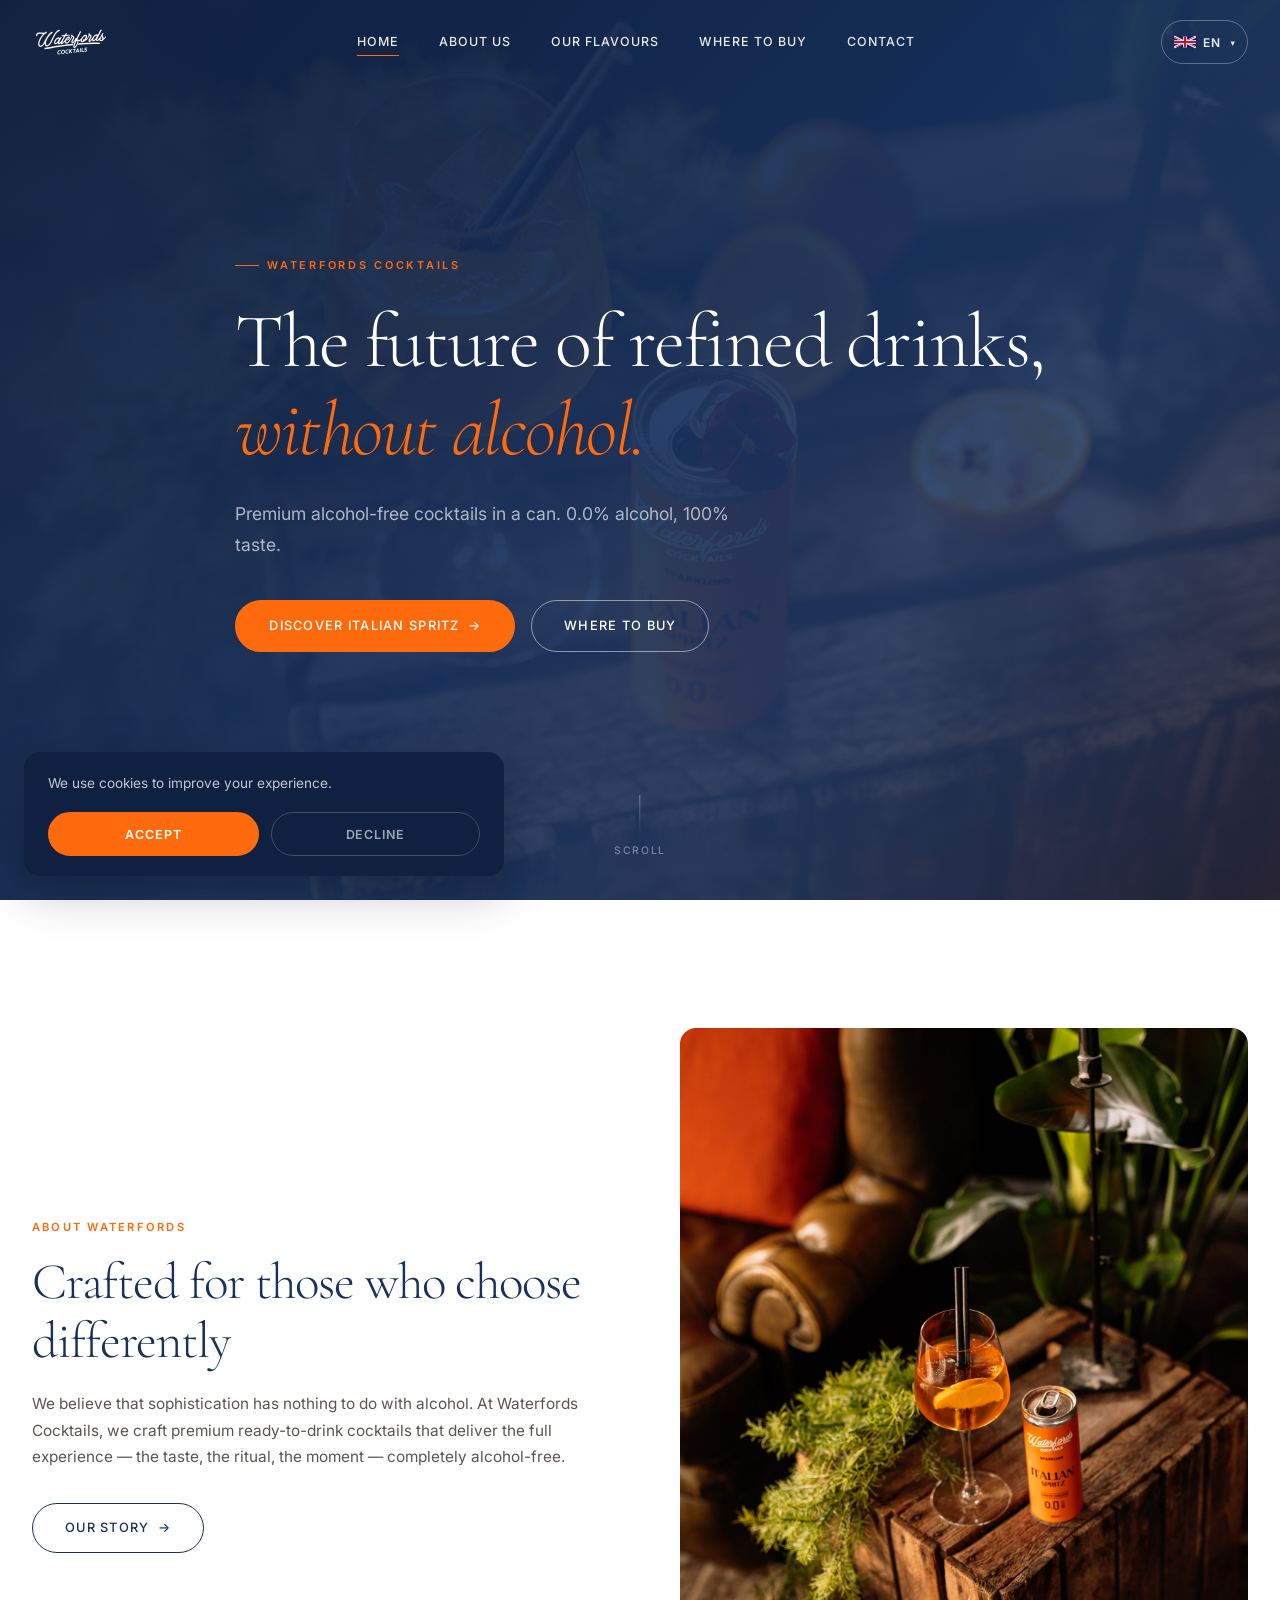
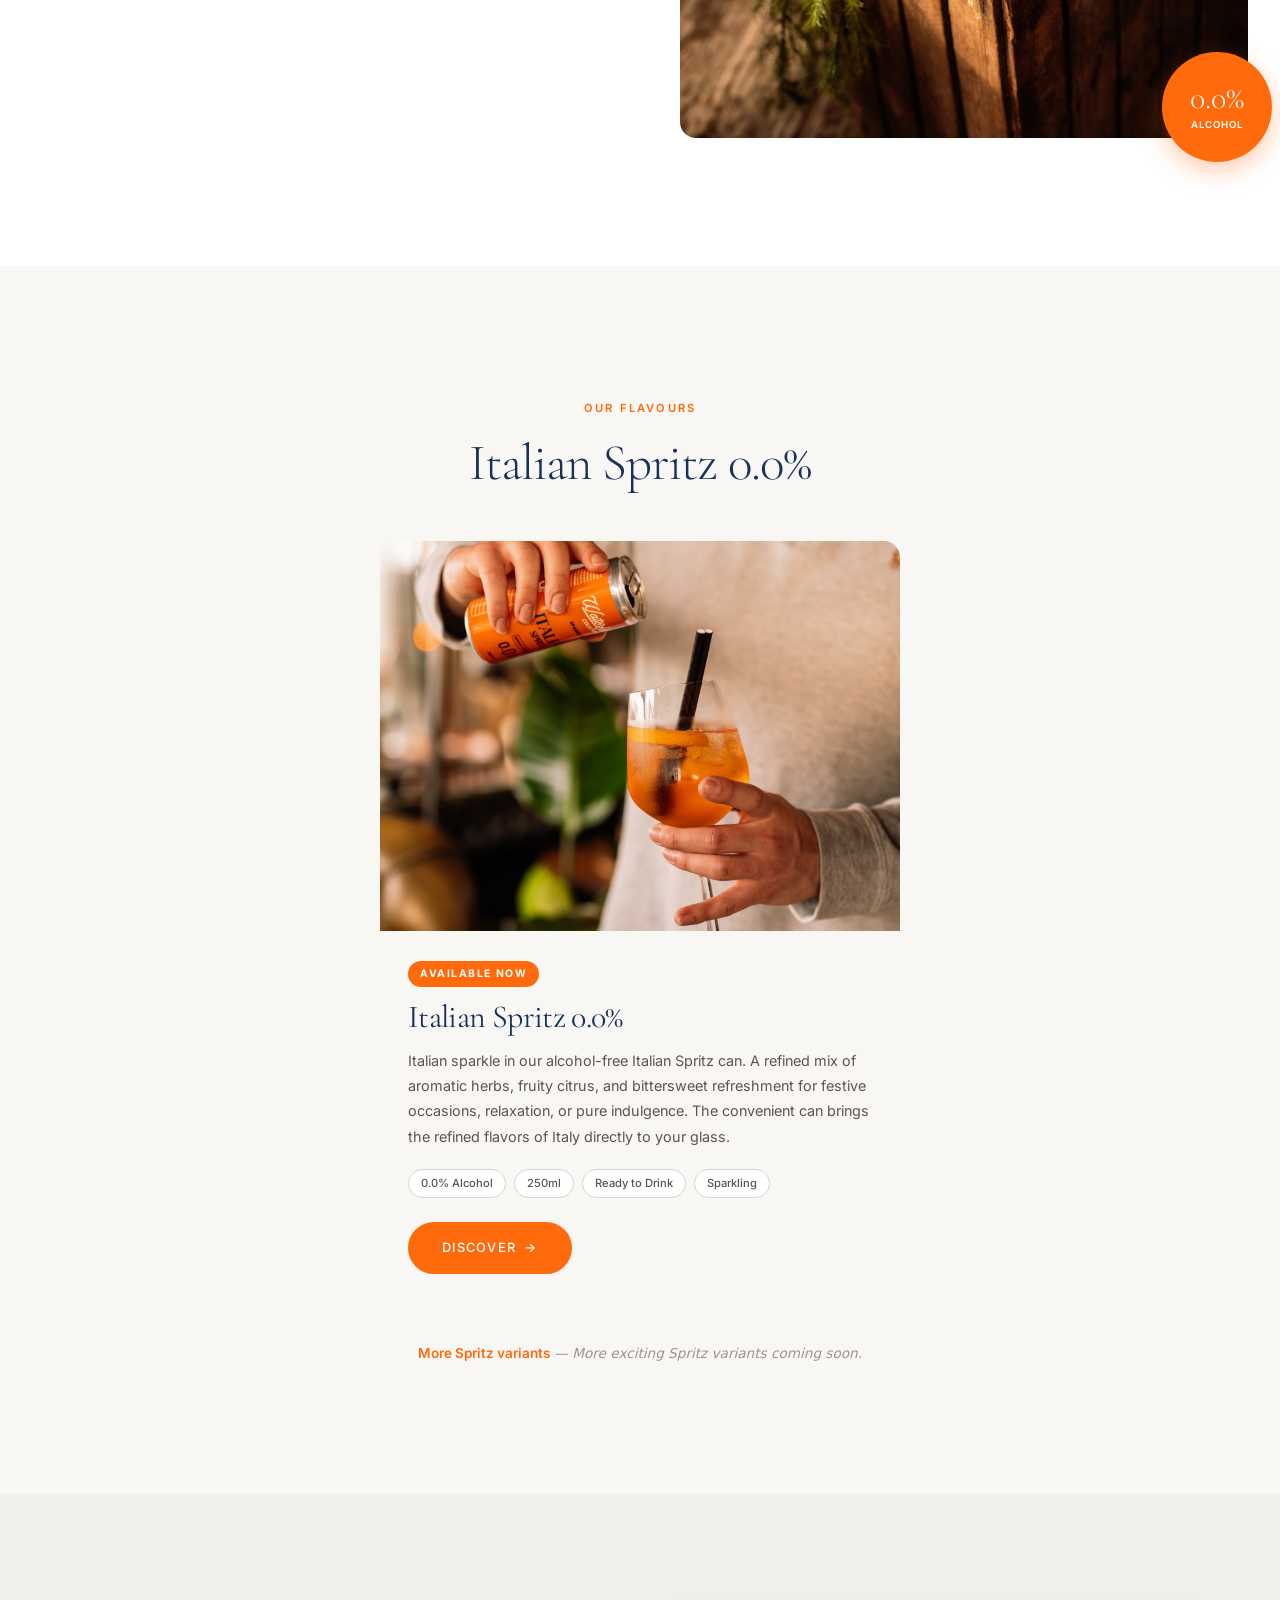
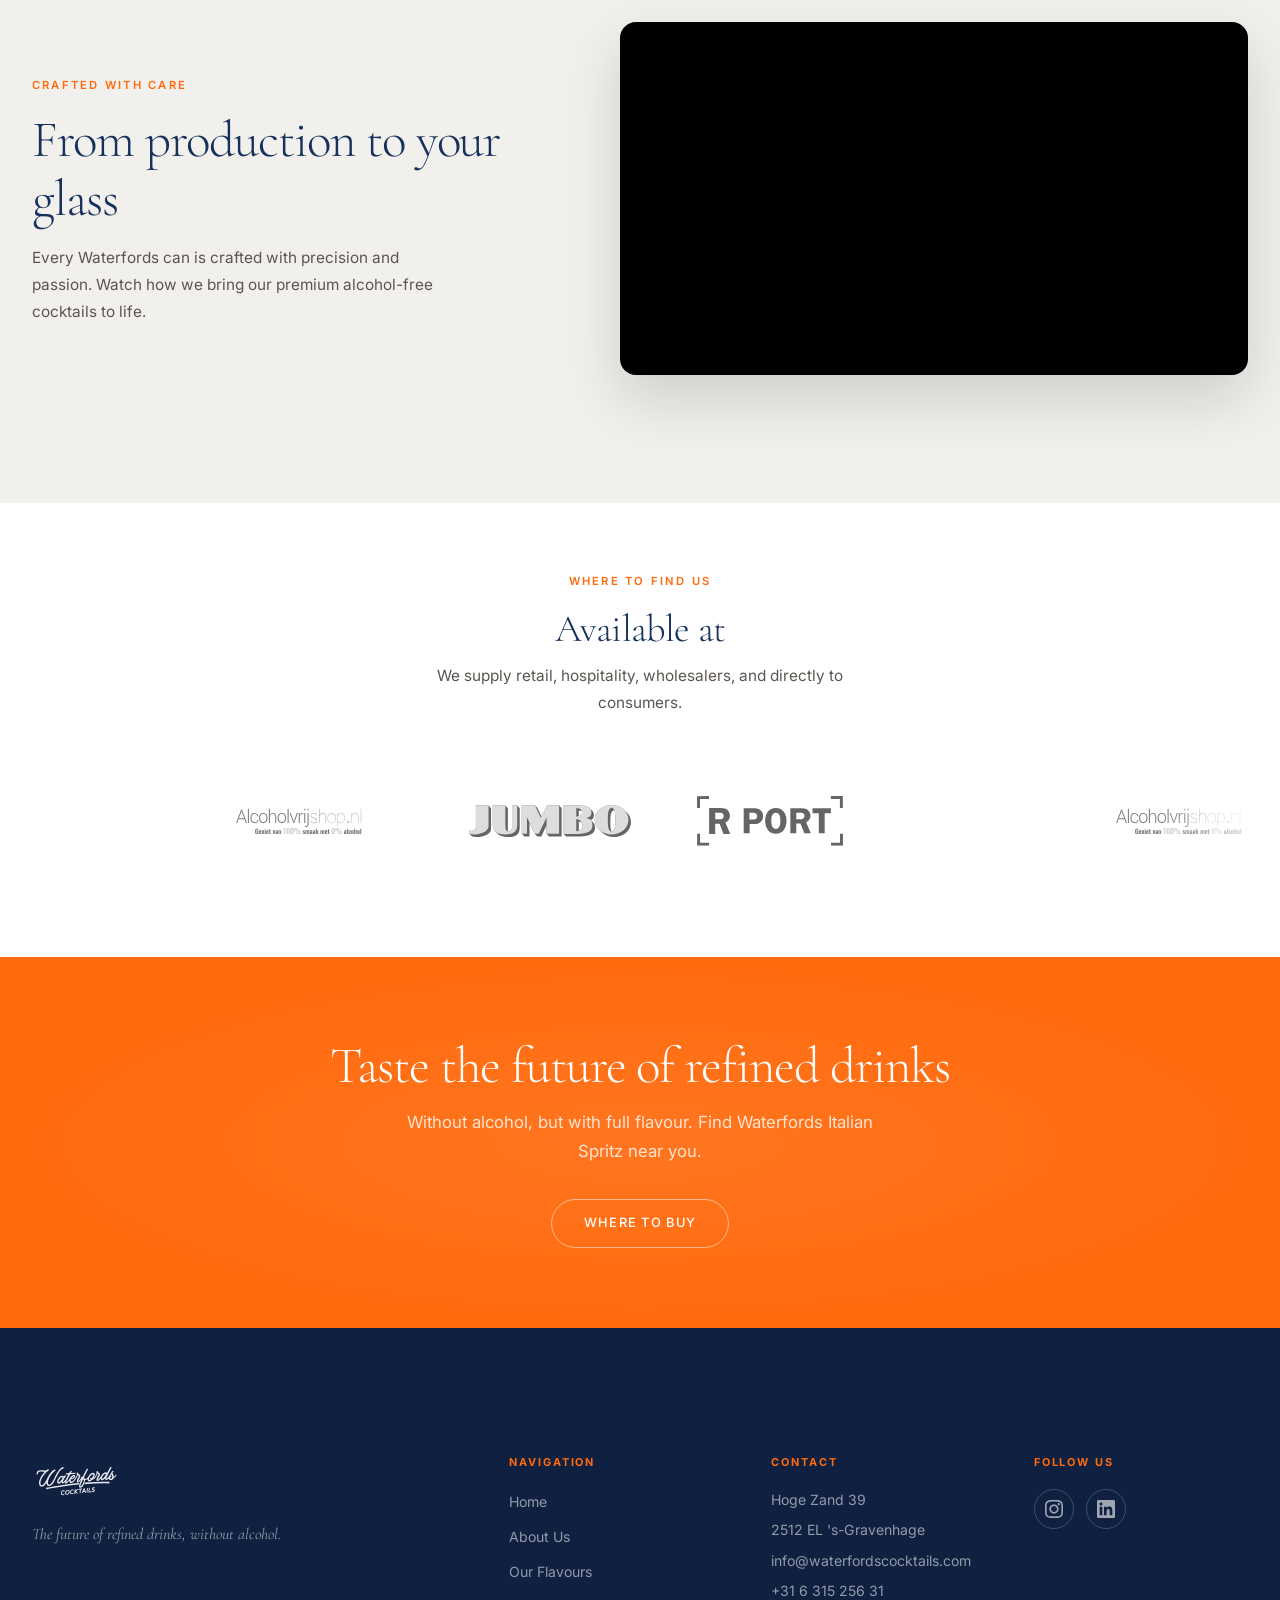
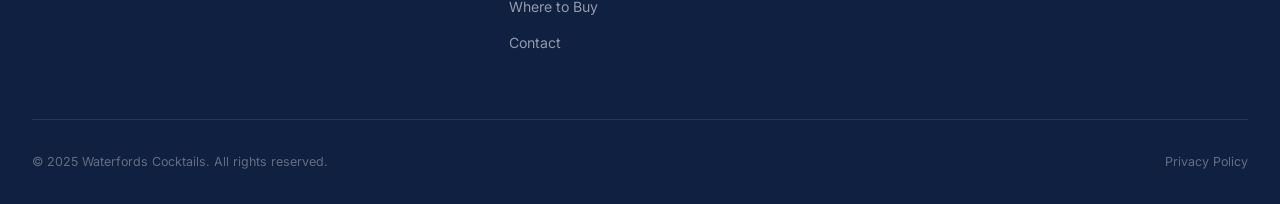
==== commit a34a8611: "Add files via upload" ====
--- a/index.html
+++ b/index.html
@@ -2,34 +2,28 @@
 <html lang="en" dir="ltr">
 <head>
   <meta charset="UTF-8" />
-  <meta name="viewport" content="width=device-width, initial-scale=1.0" />
+  <meta name="viewport" content="width=device-width, initial-scale=1.0, viewport-fit=cover" />
   <title>Waterfords Cocktails – Premium Alcohol-Free Cocktails | 0.0%</title>
-  <meta name="description" content="Waterfords Cocktails creates premium ready-to-drink alcohol-free cocktails. Our Italian Spritz 0.0% delivers refined flavour in a convenient 250ml can. Available at retail, hospitality & wholesale." />
+  <meta name="description" content="Waterfords Cocktails creates premium ready-to-drink alcohol-free cocktails. Our Italian Spritz 0.0% delivers refined flavour in a convenient 250ml can." />
   <meta name="robots" content="index, follow" />
   <link rel="canonical" href="https://waterfordscocktails.com/index.html" />
 
-  <!-- Open Graph -->
-  <meta property="og:type"        content="website" />
-  <meta property="og:locale"      content="en_GB" />
-  <meta property="og:title"       content="Waterfords Cocktails – Premium Alcohol-Free Cocktails" />
+  <meta property="og:type" content="website" />
+  <meta property="og:locale" content="en_GB" />
+  <meta property="og:title" content="Waterfords Cocktails – Premium Alcohol-Free Cocktails" />
   <meta property="og:description" content="Premium ready-to-drink alcohol-free cocktails. Italian Spritz 0.0% – refined flavour, zero alcohol." />
-  <meta property="og:url"         content="https://waterfordscocktails.com/" />
-  <meta property="og:image"       content="https://waterfordscocktails.com/assets/images/og-image.webp" />
-  <meta property="og:site_name"   content="Waterfords Cocktails" />
-
-  <!-- Twitter Card -->
-  <meta name="twitter:card"        content="summary_large_image" />
-  <meta name="twitter:title"       content="Waterfords Cocktails – Premium Alcohol-Free Cocktails" />
+  <meta property="og:url" content="https://waterfordscocktails.com/" />
+  <meta property="og:image" content="https://waterfordscocktails.com/assets/images/og-image.webp" />
+  <meta property="og:site_name" content="Waterfords Cocktails" />
+
+  <meta name="twitter:card" content="summary_large_image" />
+  <meta name="twitter:title" content="Waterfords Cocktails – Premium Alcohol-Free Cocktails" />
   <meta name="twitter:description" content="Premium ready-to-drink alcohol-free cocktails. Italian Spritz 0.0%." />
-  <meta name="twitter:image"       content="https://waterfordscocktails.com/assets/images/og-image.webp" />
-
-  <!-- Favicon -->
-  <link rel="icon" href="assets/images/favicon.ico" />
-
-  <!-- Stylesheet -->
+  <meta name="twitter:image" content="https://waterfordscocktails.com/assets/images/og-image.webp" />
+
+  <link rel="icon" type="image/x-icon" href="assets/images/favicon.ico" />
   <link rel="stylesheet" href="style.css" />
 
-  <!-- JSON-LD: LocalBusiness -->
   <script type="application/ld+json">
   {
     "@context": "https://schema.org",
@@ -55,22 +49,15 @@
 </head>
 <body>
 
-  <!-- Header slot -->
   <div id="header-slot"></div>
 
   <main>
 
-    <!-- ── HERO ── -->
+    <!-- HERO -->
     <section class="hero" aria-label="Hero">
       <div class="hero-bg"></div>
       <div class="hero-bg-image">
-        <img
-          src="assets/images/flavours/italian_spritz_3.jpg"
-          alt="Waterfords Italian Spritz can with glass on wooden crate surrounded by botanicals"
-          width="1440"
-          height="960"
-          loading="eager"
-        />
+        <img src="assets/images/flavours/italian_spritz_3.jpg" alt="Waterfords Italian Spritz can" width="1600" height="2400" loading="eager" />
       </div>
       <div class="hero-overlay"></div>
 
@@ -81,16 +68,10 @@
             <span data-i18n="hero.tagline">The future of refined drinks,</span><br />
             <span class="accent" data-i18n="hero.tagline2">without alcohol.</span>
           </h1>
-          <p class="hero-sub" data-i18n="hero.sub">
-            Premium alcohol-free cocktails in a can. 0.0% alcohol, 100% taste.
-          </p>
+          <p class="hero-sub" data-i18n="hero.sub">Premium alcohol-free cocktails in a can. 0.0% alcohol, 100% taste.</p>
           <div class="hero-ctas">
-            <a href="flavours.html" class="btn btn-primary btn-arrow" data-i18n="hero.cta">
-              Discover Italian Spritz
-            </a>
-            <a href="where-to-buy.html" class="btn btn-outline" data-i18n="hero.cta2">
-              Where to Buy
-            </a>
+            <a href="flavours.html" class="btn btn-primary btn-arrow" data-i18n="hero.cta">Discover Italian Spritz</a>
+            <a href="where-to-buy.html" class="btn btn-outline" data-i18n="hero.cta2">Where to Buy</a>
           </div>
         </div>
       </div>
@@ -101,67 +82,47 @@
       </div>
     </section>
 
-    <!-- ── ABOUT SNIPPET ── -->
+    <!-- ABOUT SNIPPET -->
     <section class="section" aria-labelledby="about-heading">
       <div class="container">
         <div class="about-snippet">
           <div class="about-snippet-text reveal">
             <span class="section-label" data-i18n="about_snippet.label">About Waterfords</span>
-            <h2 id="about-heading" data-i18n="about_snippet.title">
-              Crafted for those who choose differently
-            </h2>
-            <p data-i18n="about_snippet.text">
-              We believe that sophistication has nothing to do with alcohol. At Waterfords Cocktails, we craft premium ready-to-drink cocktails that deliver the full experience — the taste, the ritual, the moment — completely alcohol-free.
-            </p>
-            <a href="about.html" class="btn btn-outline-dark btn-arrow" data-i18n="about_snippet.cta">
-              Our Story
-            </a>
+            <h2 id="about-heading" data-i18n="about_snippet.title">Crafted for those who choose differently</h2>
+            <p data-i18n="about_snippet.text">We believe that sophistication has nothing to do with alcohol.</p>
+            <a href="about.html" class="btn btn-outline-dark btn-arrow" data-i18n="about_snippet.cta">Our Story</a>
           </div>
 
           <div class="about-snippet-visual reveal reveal-delay-2">
             <div class="about-snippet-img">
-              <img
-                src="assets/images/flavours/italian_spritz_1.jpg"
-                alt="Waterfords Italian Spritz can and glass on wooden crate with tropical plants"
-                width="800"
-                height="1000"
-                loading="lazy"
-              />
-            </div>
-            <div class="about-badge" aria-label="0.0% alcohol guaranteed">
+              <img src="assets/images/flavours/italian_spritz_1.jpg" alt="Waterfords Italian Spritz can and glass" width="800" height="1000" loading="lazy" />
+            </div>
+            <div class="about-badge" aria-label="0.0% alcohol">
               <span class="badge-num">0.0%</span>
-              <span class="badge-text">Alcohol Free</span>
-            </div>
-          </div>
-        </div>
-      </div>
-    </section>
-
-    <!-- ── FLAVOURS PREVIEW ── -->
+              <span class="badge-text" data-i18n="about_snippet.badge_text">Alcohol</span>
+            </div>
+          </div>
+        </div>
+      </div>
+    </section>
+
+    <!-- FLAVOURS — single card + subtle coming-soon note -->
     <section class="section section-light" aria-labelledby="flavours-heading">
       <div class="container">
-        <div style="text-align:center; max-width:600px; margin:0 auto 3rem; " class="reveal">
+        <div style="text-align:center; max-width:600px; margin:0 auto 3rem;" class="reveal">
           <span class="section-label" data-i18n="product.label">Our Flavours</span>
           <h2 id="flavours-heading" data-i18n="product.title" style="color:var(--clr-navy);">Italian Spritz 0.0%</h2>
         </div>
 
-        <div class="flavours-grid">
-
-          <!-- Italian Spritz card -->
+        <div style="max-width:520px; margin:0 auto;">
           <div class="flavour-card tilt-card reveal">
             <div class="flavour-card-img">
-              <img
-                src="assets/images/flavours/italian_spritz_4.jpg"
-                alt="Waterfords Italian Spritz can with oranges on marble table in warm sunlight"
-                width="800"
-                height="600"
-                loading="lazy"
-              />
+              <img src="assets/images/flavours/italian_spritz_4.jpg" alt="Waterfords Italian Spritz can with oranges" width="800" height="600" loading="lazy" />
             </div>
             <div class="flavour-card-body">
               <span class="flavour-badge">Available Now</span>
               <h3 data-i18n="product.title">Italian Spritz 0.0%</h3>
-              <p data-i18n="product.desc">Italian sparkle in our alcohol-free Italian Spritz can. A refined mix of aromatic herbs, fruity citrus, and bittersweet refreshment.</p>
+              <p data-i18n="product.desc">Italian sparkle in our alcohol-free Italian Spritz can.</p>
               <div class="flavour-tags">
                 <span class="flavour-tag" data-i18n="product.badge1">0.0% Alcohol</span>
                 <span class="flavour-tag" data-i18n="product.badge2">250ml</span>
@@ -172,110 +133,62 @@
             </div>
           </div>
 
-          <!-- Coming Soon card -->
-          <div class="flavour-card flavour-card--coming reveal reveal-delay-2">
-            <div class="coming-icon" aria-hidden="true">✦</div>
-            <span class="section-label" data-i18n="product.coming_label">Coming Soon</span>
-            <h3 data-i18n="product.coming_title">New Spritz Variants</h3>
-            <p data-i18n="product.coming_text">We are continuously developing new expressions. More exciting alcohol-free Spritz varieties are on their way.</p>
-          </div>
-
-        </div>
-      </div>
-    </section>
-
-    <!-- ── VIDEO SECTION ── -->
+          <p class="coming-soon-note reveal reveal-delay-2">
+            <strong data-i18n="product.coming_soon">More Spritz variants</strong> — <span data-i18n="product.coming_soon_full">More exciting Spritz variants coming soon.</span>
+          </p>
+        </div>
+      </div>
+    </section>
+
+    <!-- VIDEO -->
     <section class="video-section" aria-labelledby="video-heading">
       <div class="container">
         <div class="video-inner">
           <div class="video-text reveal">
             <span class="section-label" data-i18n="video.label">Crafted with care</span>
             <h2 id="video-heading" data-i18n="video.title">From production to your glass</h2>
-            <p data-i18n="video.text">Every Waterfords can is crafted with precision and passion. Watch how we bring our premium alcohol-free cocktails to life.</p>
+            <p data-i18n="video.text">Every Waterfords can is crafted with precision and passion.</p>
           </div>
           <div class="video-wrapper reveal reveal-delay-2">
             <video
-              src="assets/videos/productie.mp4"
+              src="assets/images/videos/productie.mp4"
               muted
+              autoplay
+              loop
               playsinline
               preload="metadata"
-              width="3840"
-              height="2160"
-              aria-label="Waterfords Cocktails production video"
+              aria-label="Waterfords production video"
             ></video>
-            <div class="video-play-btn" role="button" tabindex="0" aria-label="Play production video">
-              <div class="play-circle">
-                <svg viewBox="0 0 24 24" xmlns="http://www.w3.org/2000/svg" aria-hidden="true">
-                  <path d="M8 5v14l11-7z"/>
-                </svg>
-              </div>
-            </div>
-          </div>
-        </div>
-      </div>
-    </section>
-
-    <!-- ── RETAILERS STRIP ── -->
+          </div>
+        </div>
+      </div>
+    </section>
+
+    <!-- RETAILERS -->
     <section class="retailers-section section-sm" aria-labelledby="retailers-heading">
       <div class="container">
         <div style="text-align:center; margin-bottom:2rem;" class="reveal">
           <span class="section-label" data-i18n="retailers.label">Where to Find Us</span>
           <h2 id="retailers-heading" data-i18n="retailers.title" style="color:var(--clr-navy); font-size:clamp(1.5rem,3vw,2.5rem);">Available at</h2>
-          <p style="max-width:480px; margin:0.75rem auto 0;" data-i18n="retailers.text">
-            We supply retail, hospitality, wholesalers, and directly to consumers.
-          </p>
+          <p style="max-width:480px; margin:0.75rem auto 0;" data-i18n="retailers.text">We supply retail, hospitality, wholesalers and consumers directly.</p>
         </div>
       </div>
 
       <div class="retailers-strip" aria-label="Partner logos">
         <div class="retailers-track" role="list">
-          <div class="retailer-logo" role="listitem">
-            <img
-              src="assets/images/companys/De_Wijnkooper_logo.svg"
-              alt="De Wijnkooper"
-              width="140"
-              height="44"
-              loading="lazy"
-            />
-          </div>
-          <div class="retailer-logo" role="listitem">
-            <img
-              src="assets/images/companys/Alcoholvrijshop_logo.svg"
-              alt="Alcoholvrij Shop"
-              width="140"
-              height="44"
-              loading="lazy"
-            />
-          </div>
-          <div class="retailer-logo" role="listitem">
-            <img
-              src="assets/images/companys/Jumbo_Logo.svg"
-              alt="Jumbo"
-              width="100"
-              height="44"
-              loading="lazy"
-            />
-          </div>
-          <div class="retailer-logo" role="listitem">
-            <img
-              src="assets/images/companys/R-Port_Logo.svg"
-              alt="R-Port"
-              width="120"
-              height="44"
-              loading="lazy"
-            />
-          </div>
-        </div>
-      </div>
-    </section>
-
-    <!-- ── CTA STRIP ── -->
+          <div class="retailer-logo" role="listitem"><img src="assets/images/companys/De_Wijnkooper_logo.svg" alt="De Wijnkooper" loading="lazy" /></div>
+          <div class="retailer-logo" role="listitem"><img src="assets/images/companys/Alcoholvrijshop_logo.svg" alt="Alcoholvrij Shop" loading="lazy" /></div>
+          <div class="retailer-logo" role="listitem"><img src="assets/images/companys/Jumbo_Logo.svg" alt="Jumbo" loading="lazy" /></div>
+          <div class="retailer-logo" role="listitem"><img src="assets/images/companys/R-Port_Logo.svg" alt="R-Port" loading="lazy" /></div>
+        </div>
+      </div>
+    </section>
+
+    <!-- CTA -->
     <section class="cta-strip" aria-label="Call to action">
       <div class="container">
-        <h2 class="reveal">Taste the future of refined drinks</h2>
-        <p class="reveal reveal-delay-1" data-i18n="retailers.text">
-          Without alcohol, but with full flavour. Find Waterfords Italian Spritz near you.
-        </p>
+        <h2 class="reveal" data-i18n="cta_strip.title">Taste the future of refined drinks</h2>
+        <p class="reveal reveal-delay-1" data-i18n="cta_strip.text">Without alcohol, but with full flavour.</p>
         <div class="reveal reveal-delay-2">
           <a href="where-to-buy.html" class="btn btn-outline" data-i18n="nav.where">Where to Buy</a>
         </div>
@@ -284,11 +197,9 @@
 
   </main>
 
-  <!-- Footer slot -->
   <div id="footer-slot"></div>
 
-  <!-- Cookie banner -->
-  <div class="cookie-banner" role="dialog" aria-label="Cookie consent" aria-live="polite">
+  <div class="cookie-banner" role="dialog" aria-label="Cookie consent">
     <p data-i18n="cookie_banner.text">We use cookies to improve your experience.</p>
     <div class="cookie-btns">
       <button class="cookie-accept" data-i18n="cookie_banner.accept">Accept</button>
@@ -298,4 +209,4 @@
 
   <script src="js/script.js" defer></script>
 </body>
-</html>
+</html>
--- a/style.css
+++ b/style.css
@@ -1,14 +1,9 @@
 /* ============================================================
    WATERFORDS COCKTAILS — style.css
-   Beeldstijl: A (Minimalistisch/Elegant) met premium sfeer
    ============================================================ */
-
-/* Google Fonts */
 @import url('https://fonts.googleapis.com/css2?family=Cormorant+Garamond:ital,wght@0,300;0,400;0,500;0,600;1,300;1,400&family=Inter:wght@300;400;500;600&display=swap');
 
-/* ── CSS Custom Properties ── */
 :root {
-  /* Brand Colours */
   --clr-spritz:       #FF6A0D;
   --clr-spritz-light: #FF8C42;
   --clr-spritz-dark:  #E55A00;
@@ -22,32 +17,22 @@
   --clr-text:         #1A1A1A;
   --clr-text-light:   #5A5550;
   --clr-text-muted:   #9A948E;
-
-  /* Typography */
   --font-serif:   'Cormorant Garamond', Georgia, serif;
   --font-sans:    'Inter', system-ui, sans-serif;
-
-  /* Spacing */
   --space-xs:   0.5rem;
   --space-sm:   1rem;
   --space-md:   2rem;
   --space-lg:   4rem;
   --space-xl:   8rem;
   --space-2xl: 12rem;
-
-  /* Layout */
   --container:  1280px;
   --radius-sm:  4px;
   --radius-md:  8px;
   --radius-lg:  16px;
   --radius-full: 999px;
-
-  /* Transitions */
   --ease-out:   cubic-bezier(0.16, 1, 0.3, 1);
   --ease-in-out: cubic-bezier(0.65, 0, 0.35, 1);
   --duration:   0.4s;
-
-  /* Z-index layers */
   --z-base:     1;
   --z-sticky:   50;
   --z-whatsapp: 90;
@@ -58,15 +43,8 @@
   --z-top:      300;
 }
 
-/* ── Reset & Base ── */
 *, *::before, *::after { box-sizing: border-box; margin: 0; padding: 0; }
-
-html {
-  scroll-behavior: smooth;
-  font-size: 16px;
-  -webkit-text-size-adjust: 100%;
-}
-
+html { scroll-behavior: smooth; font-size: 16px; -webkit-text-size-adjust: 100%; }
 body {
   font-family: var(--font-sans);
   font-weight: 400;
@@ -75,77 +53,28 @@
   line-height: 1.6;
   overflow-x: hidden;
 }
-
-body.menu-open {
-  overflow: hidden;
-}
-
-img, video {
-  max-width: 100%;
-  height: auto;
-  display: block;
-}
-
-a {
-  color: inherit;
-  text-decoration: none;
-}
-
+body.menu-open { overflow: hidden; }
+img, video { max-width: 100%; height: auto; display: block; }
+a { color: inherit; text-decoration: none; }
 ul { list-style: none; }
-
-button {
-  cursor: pointer;
-  border: none;
-  background: none;
-  font-family: inherit;
-}
-
-/* ── Typography ── */
-h1, h2, h3, h4, h5 {
-  font-family: var(--font-serif);
-  font-weight: 400;
-  line-height: 1.15;
-  letter-spacing: -0.02em;
-}
-
+button { cursor: pointer; border: none; background: none; font-family: inherit; }
+
+h1, h2, h3, h4, h5 { font-family: var(--font-serif); font-weight: 400; line-height: 1.15; letter-spacing: -0.02em; }
 h1 { font-size: clamp(2.8rem, 6vw, 5.5rem); font-weight: 300; }
 h2 { font-size: clamp(2rem, 4vw, 3.5rem); font-weight: 300; }
 h3 { font-size: clamp(1.4rem, 2.5vw, 2rem); font-weight: 400; }
 h4 { font-size: clamp(1.1rem, 1.8vw, 1.4rem); font-weight: 500; }
 h5 { font-size: 1rem; font-weight: 600; }
-
-p {
-  font-family: var(--font-sans);
-  font-size: clamp(0.9rem, 1.2vw, 1.05rem);
-  line-height: 1.75;
-  color: var(--clr-text-light);
-}
-
-/* ── Utilities ── */
-.container {
-  max-width: var(--container);
-  margin: 0 auto;
-  padding: 0 var(--space-md);
-}
-
-.section-label {
-  display: inline-block;
-  font-family: var(--font-sans);
-  font-size: 0.7rem;
-  font-weight: 600;
-  letter-spacing: 0.2em;
-  text-transform: uppercase;
-  color: var(--clr-spritz);
-  margin-bottom: var(--space-sm);
-}
-
+p { font-family: var(--font-sans); font-size: clamp(0.9rem, 1.2vw, 1.05rem); line-height: 1.75; color: var(--clr-text-light); }
+
+.container { max-width: var(--container); margin: 0 auto; padding: 0 var(--space-md); }
+
+.section-label { display: inline-block; font-family: var(--font-sans); font-size: 0.7rem; font-weight: 600; letter-spacing: 0.2em; text-transform: uppercase; color: var(--clr-spritz); margin-bottom: var(--space-sm); }
 .section-label--navy { color: var(--clr-navy); }
 .section-label--white { color: rgba(255,255,255,0.7); }
-
 .text-white { color: var(--clr-white); }
 .text-navy  { color: var(--clr-navy); }
 
-/* ── Buttons ── */
 .btn {
   display: inline-flex;
   align-items: center;
@@ -160,109 +89,38 @@
   transition: all var(--duration) var(--ease-out);
   white-space: nowrap;
   min-height: 44px;
-  min-width: 44px;
-}
-
-.btn-primary {
-  background: var(--clr-spritz);
-  color: var(--clr-white);
-  border: 2px solid var(--clr-spritz);
-}
-.btn-primary:hover {
-  background: var(--clr-spritz-dark);
-  border-color: var(--clr-spritz-dark);
-  transform: translateY(-2px);
-  box-shadow: 0 8px 24px rgba(255,106,13,0.3);
-}
-
-.btn-outline {
-  background: transparent;
-  color: var(--clr-white);
-  border: 1px solid rgba(255,255,255,0.5);
-}
-.btn-outline:hover {
-  background: rgba(255,255,255,0.1);
-  border-color: var(--clr-white);
-  transform: translateY(-2px);
-}
-
-.btn-outline-dark {
-  background: transparent;
-  color: var(--clr-navy);
-  border: 1px solid var(--clr-navy);
-}
-.btn-outline-dark:hover {
-  background: var(--clr-navy);
-  color: var(--clr-white);
-  transform: translateY(-2px);
-}
-
-.btn-arrow::after {
-  content: '→';
-  transition: transform var(--duration) var(--ease-out);
-}
+}
+.btn-primary { background: var(--clr-spritz); color: var(--clr-white); border: 2px solid var(--clr-spritz); }
+.btn-primary:hover { background: var(--clr-spritz-dark); border-color: var(--clr-spritz-dark); transform: translateY(-2px); box-shadow: 0 8px 24px rgba(255,106,13,0.3); }
+.btn-outline { background: transparent; color: var(--clr-white); border: 1px solid rgba(255,255,255,0.5); }
+.btn-outline:hover { background: rgba(255,255,255,0.1); border-color: var(--clr-white); transform: translateY(-2px); }
+.btn-outline-dark { background: transparent; color: var(--clr-navy); border: 1px solid var(--clr-navy); }
+.btn-outline-dark:hover { background: var(--clr-navy); color: var(--clr-white); transform: translateY(-2px); }
+.btn-arrow::after { content: '→'; transition: transform var(--duration) var(--ease-out); }
 .btn-arrow:hover::after { transform: translateX(4px); }
 
 /* ── HEADER ── */
 .site-header {
-  position: fixed;
-  top: 0;
-  left: 0;
-  right: 0;
+  position: fixed; top: 0; left: 0; right: 0;
   z-index: var(--z-header);
   padding: 1.25rem 0;
-  transition: background var(--duration) var(--ease-out),
-              padding var(--duration) var(--ease-out),
-              box-shadow var(--duration) var(--ease-out);
+  transition: background var(--duration) var(--ease-out), padding var(--duration) var(--ease-out), box-shadow var(--duration) var(--ease-out);
   background: transparent;
 }
-
-.site-header.scrolled {
-  background: rgba(255,255,255,0.97);
-  backdrop-filter: blur(12px);
-  -webkit-backdrop-filter: blur(12px);
-  padding: 0.875rem 0;
-  box-shadow: 0 1px 0 rgba(0,0,0,0.08);
-}
-
-body.menu-open .site-header {
-  backdrop-filter: none;
-  -webkit-backdrop-filter: none;
-}
-
-.header-inner {
-  display: flex;
-  align-items: center;
-  justify-content: space-between;
-  gap: 2rem;
-}
-
-.header-logo {
-  display: flex;
-  align-items: center;
-  flex-shrink: 0;
-  transition: opacity var(--duration) var(--ease-out);
-}
-
-.header-logo img {
-  height: 44px;
-  width: auto;
-  transition: filter var(--duration) var(--ease-out), transform var(--duration) var(--ease-out);
-}
-
+.site-header.scrolled { background: rgba(255,255,255,0.97); backdrop-filter: blur(12px); -webkit-backdrop-filter: blur(12px); padding: 0.875rem 0; box-shadow: 0 1px 0 rgba(0,0,0,0.08); }
+body.menu-open .site-header { backdrop-filter: none; -webkit-backdrop-filter: none; }
+
+.header-inner { display: flex; align-items: center; justify-content: space-between; gap: 2rem; }
+.header-right { display: flex; align-items: center; gap: 0.75rem; flex-shrink: 0; }
+
+.header-logo { display: flex; align-items: center; flex-shrink: 0; transition: opacity var(--duration) var(--ease-out); }
+.header-logo img { height: 44px; width: auto; transition: filter var(--duration) var(--ease-out), transform var(--duration) var(--ease-out); }
 .header-logo:hover img { transform: scale(1.03); }
 
-/* Logo colour inversion based on header state */
-.site-header:not(.scrolled) .header-logo img { filter: brightness(0) invert(1); }
-.site-header.scrolled .header-logo img { filter: none; }
-
-/* Nav links */
-.nav-links {
-  display: flex;
-  align-items: center;
-  gap: 2.5rem;
-}
-
+.site-header:not(.scrolled) .header-logo img { filter: none; }
+.site-header.scrolled .header-logo img { filter: brightness(0) saturate(100%) invert(15%) sepia(60%) saturate(800%) hue-rotate(193deg) brightness(85%); }
+
+.nav-links { display: flex; align-items: center; gap: 2.5rem; }
 .nav-links a {
   font-family: var(--font-sans);
   font-size: 0.78rem;
@@ -273,58 +131,44 @@
   transition: color var(--duration) var(--ease-out);
   position: relative;
 }
-
-.nav-links a::after {
-  content: '';
-  position: absolute;
-  bottom: -4px;
-  left: 0;
-  width: 0;
-  height: 1px;
-  background: var(--clr-spritz);
-  transition: width var(--duration) var(--ease-out);
-}
-
-.nav-links a:hover::after,
-.nav-links a.active::after { width: 100%; }
-
+.nav-links a::after { content: ''; position: absolute; bottom: -4px; left: 0; width: 0; height: 1px; background: var(--clr-spritz); transition: width var(--duration) var(--ease-out); }
+.nav-links a:hover::after, .nav-links a.active::after { width: 100%; }
 .site-header.scrolled .nav-links a { color: var(--clr-navy); }
-
 .nav-links a:hover { color: var(--clr-spritz); }
 .site-header:not(.scrolled) .nav-links a:hover { color: var(--clr-white); }
 
-/* Language switcher */
-.lang-switcher {
-  position: relative;
-  display: flex;
-  align-items: center;
-}
-
+/* ── FLAG ICONS (SVG) ── */
+.flag-icon {
+  display: inline-block;
+  width: 22px;
+  height: 14px;
+  overflow: hidden;
+  border-radius: 2px;
+  box-shadow: 0 0 0 1px rgba(0,0,0,0.08);
+  flex-shrink: 0;
+  line-height: 0;
+}
+.flag-icon svg { width: 100%; height: 100%; display: block; }
+
+/* ── LANGUAGE SWITCHER ── */
+.lang-switcher { position: relative; display: flex; align-items: center; }
 .lang-btn {
-  display: flex;
-  align-items: center;
-  gap: 0.4rem;
-  font-family: var(--font-sans);
-  font-size: 0.75rem;
-  font-weight: 500;
-  letter-spacing: 0.08em;
-  text-transform: uppercase;
-  color: rgba(255,255,255,0.9);
+  display: flex; align-items: center; gap: 0.45rem;
   padding: 0.4rem 0.75rem;
   border: 1px solid rgba(255,255,255,0.3);
   border-radius: var(--radius-full);
+  background: transparent;
   cursor: pointer;
-  background: transparent;
   transition: all var(--duration) var(--ease-out);
   min-height: 44px;
-}
+  color: rgba(255,255,255,0.9);
+}
+.lang-btn .lang-label { font-family: var(--font-sans); font-size: 0.75rem; font-weight: 600; letter-spacing: 0.08em; }
+.lang-btn .chevron { font-size: 0.55rem; margin-left: 2px; transition: transform var(--duration) var(--ease-out); }
 
 .site-header.scrolled .lang-btn { color: var(--clr-navy); border-color: rgba(23,49,93,0.25); }
 .lang-btn:hover { background: rgba(255,255,255,0.15); }
 .site-header.scrolled .lang-btn:hover { background: var(--clr-light-grey); }
-
-.lang-btn .flag { font-size: 1rem; line-height: 1; }
-.lang-btn .chevron { font-size: 0.6rem; transition: transform var(--duration) var(--ease-out); }
 .lang-switcher.open .lang-btn .chevron { transform: rotate(180deg); }
 
 .lang-dropdown {
@@ -335,7 +179,7 @@
   border: 1px solid var(--clr-mid-grey);
   border-radius: var(--radius-md);
   box-shadow: 0 8px 24px rgba(0,0,0,0.12);
-  min-width: 140px;
+  min-width: 170px;
   overflow: hidden;
   opacity: 0;
   transform: translateY(-8px);
@@ -343,46 +187,34 @@
   transition: opacity var(--duration) var(--ease-out), transform var(--duration) var(--ease-out);
   z-index: var(--z-top);
 }
-
-.lang-switcher.open .lang-dropdown {
-  opacity: 1;
-  transform: translateY(0);
-  pointer-events: all;
-}
+.lang-switcher.open .lang-dropdown { opacity: 1; transform: translateY(0); pointer-events: all; }
 
 .lang-option {
-  display: flex;
-  align-items: center;
-  gap: 0.6rem;
+  display: flex; align-items: center; gap: 0.65rem;
   padding: 0.75rem 1rem;
   font-family: var(--font-sans);
-  font-size: 0.78rem;
+  font-size: 0.82rem;
   font-weight: 500;
   color: var(--clr-text);
-  transition: background var(--duration) var(--ease-out);
   cursor: pointer;
   min-height: 44px;
-}
-
+  transition: background var(--duration) var(--ease-out);
+}
 .lang-option:hover { background: var(--clr-light-grey); }
 .lang-option.active { background: var(--clr-off-white); color: var(--clr-spritz); font-weight: 600; }
-.lang-option .flag { font-size: 1.1rem; }
-
-/* Hamburger toggle */
+
+/* ── HAMBURGER ── */
 .menu-toggle {
   display: none;
   flex-direction: column;
   justify-content: space-between;
-  width: 24px;
-  height: 18px;
+  align-items: center;
+  width: 44px;
+  height: 44px;
+  padding: 13px 10px;
+  z-index: var(--z-toggle);
   cursor: pointer;
-  z-index: var(--z-toggle);
-  padding: 0;
-  min-width: 44px;
-  min-height: 44px;
-  align-items: center;
-}
-
+}
 .menu-toggle span {
   display: block;
   width: 24px;
@@ -392,14 +224,12 @@
   transition: all var(--duration) var(--ease-out);
   transform-origin: center;
 }
-
 .site-header.scrolled .menu-toggle span { background: var(--clr-navy); }
-
 .menu-toggle.open span:nth-child(1) { transform: rotate(45deg) translate(4px, 4px); }
 .menu-toggle.open span:nth-child(2) { opacity: 0; transform: scaleX(0); }
 .menu-toggle.open span:nth-child(3) { transform: rotate(-45deg) translate(4px, -4px); }
 
-/* Mobile menu overlay */
+/* ── MOBILE MENU ── */
 .mobile-menu {
   position: fixed;
   inset: 0;
@@ -417,20 +247,8 @@
   flex-direction: column;
   padding: 6rem 2rem 3rem;
 }
-
-.mobile-menu.open {
-  transform: translateX(0);
-  visibility: visible;
-  opacity: 1;
-}
-
-.mobile-menu nav {
-  display: flex;
-  flex-direction: column;
-  gap: 0;
-  margin-bottom: auto;
-}
-
+.mobile-menu.open { transform: translateX(0); visibility: visible; opacity: 1; }
+.mobile-menu nav { display: flex; flex-direction: column; gap: 0; margin-bottom: auto; }
 .mobile-menu nav a {
   font-family: var(--font-serif);
   font-size: 2.2rem;
@@ -442,1157 +260,316 @@
   opacity: 0;
   transform: translateX(20px);
 }
-
 .mobile-menu.open nav a {
-  opacity: 1;
-  transform: translateX(0);
-  transition: color var(--duration) var(--ease-out),
-              padding var(--duration) var(--ease-out),
-              opacity 0.4s var(--ease-out) calc(var(--i, 0) * 0.06s),
-              transform 0.4s var(--ease-out) calc(var(--i, 0) * 0.06s);
-}
-
+  opacity: 1; transform: translateX(0);
+  transition: color var(--duration) var(--ease-out), padding var(--duration) var(--ease-out), opacity 0.4s var(--ease-out) calc(var(--i, 0) * 0.06s), transform 0.4s var(--ease-out) calc(var(--i, 0) * 0.06s);
+}
 .mobile-menu nav a:hover { color: var(--clr-spritz); padding-left: 0.5rem; }
 
-.mobile-menu-bottom {
-  display: flex;
-  flex-direction: column;
-  gap: 1rem;
-  padding-top: 2rem;
-}
-
-.mobile-lang {
-  display: flex;
-  gap: 1rem;
-}
-
+.mobile-menu-bottom { display: flex; flex-direction: column; gap: 1rem; padding-top: 2rem; }
+.mobile-lang { display: flex; gap: 0.75rem; }
 .mobile-lang button {
-  display: flex;
-  align-items: center;
-  gap: 0.4rem;
+  display: flex; align-items: center; gap: 0.5rem;
   font-family: var(--font-sans);
   font-size: 0.78rem;
   font-weight: 500;
   color: rgba(255,255,255,0.6);
-  padding: 0.4rem 0.75rem;
+  padding: 0.5rem 1rem;
   border: 1px solid rgba(255,255,255,0.2);
   border-radius: var(--radius-full);
   background: transparent;
   min-height: 44px;
   transition: all var(--duration) var(--ease-out);
 }
-
-.mobile-lang button.active,
-.mobile-lang button:hover {
+.mobile-lang button.active, .mobile-lang button:hover {
   color: var(--clr-white);
   border-color: var(--clr-spritz);
   background: rgba(255,106,13,0.15);
 }
+.mobile-menu-brand { font-size: 0.72rem; color: rgba(255,255,255,0.3); font-family: var(--font-sans); letter-spacing: 0.12em; text-transform: uppercase; margin-top: 0.75rem; }
 
 /* ── HERO ── */
-.hero {
-  position: relative;
-  min-height: 100vh;
-  min-height: 100dvh;
-  display: flex;
-  align-items: center;
-  overflow: hidden;
-  background: var(--clr-navy-dark);
-}
-
-.hero-bg {
-  position: absolute;
-  inset: 0;
-  background: linear-gradient(135deg, #0f2040 0%, #17315D 40%, #1a3d6e 70%, #0f2040 100%);
-  z-index: 0;
-}
-
-.hero-bg-image {
-  position: absolute;
-  inset: 0;
-  z-index: 1;
-}
-
-.hero-bg-image img {
-  width: 100%;
-  height: 100%;
-  object-fit: cover;
-  opacity: 0.18;
-}
-
-.hero-overlay {
-  position: absolute;
-  inset: 0;
-  background: linear-gradient(135deg, rgba(15,32,64,0.85) 0%, rgba(23,49,93,0.6) 50%, rgba(255,106,13,0.08) 100%);
-  z-index: 2;
-}
-
-.hero-content {
-  position: relative;
-  z-index: 3;
-  max-width: 860px;
-}
+.hero { position: relative; min-height: 100vh; min-height: 100dvh; display: flex; align-items: center; overflow: hidden; background: var(--clr-navy-dark); }
+.hero-bg { position: absolute; inset: 0; background: linear-gradient(135deg, #0f2040 0%, #17315D 40%, #1a3d6e 70%, #0f2040 100%); z-index: 0; }
+.hero-bg-image { position: absolute; inset: 0; z-index: 1; }
+.hero-bg-image img { width: 100%; height: 100%; object-fit: cover; opacity: 0.18; }
+.hero-overlay { position: absolute; inset: 0; background: linear-gradient(135deg, rgba(15,32,64,0.85) 0%, rgba(23,49,93,0.6) 50%, rgba(255,106,13,0.08) 100%); z-index: 2; }
+.hero-content { position: relative; z-index: 3; max-width: 860px; }
 
 .hero-label {
-  display: inline-flex;
-  align-items: center;
-  gap: 0.5rem;
+  display: inline-flex; align-items: center; gap: 0.5rem;
   font-family: var(--font-sans);
-  font-size: 0.68rem;
-  font-weight: 600;
-  letter-spacing: 0.25em;
-  text-transform: uppercase;
+  font-size: 0.68rem; font-weight: 600;
+  letter-spacing: 0.25em; text-transform: uppercase;
   color: var(--clr-spritz);
   margin-bottom: 1.5rem;
-  opacity: 0;
-  transform: translateY(20px);
+  opacity: 0; transform: translateY(20px);
   animation: fadeUp 0.8s var(--ease-out) 0.2s forwards;
 }
-
-.hero-label::before {
-  content: '';
-  width: 24px;
-  height: 1px;
-  background: var(--clr-spritz);
-}
-
-.hero h1 {
-  color: var(--clr-white);
-  margin-bottom: 0.25rem;
-  opacity: 0;
-  transform: translateY(30px);
-  animation: fadeUp 0.8s var(--ease-out) 0.35s forwards;
-}
-
-.hero h1 em {
-  font-style: italic;
-  color: rgba(255,255,255,0.65);
-}
-
-.hero h1 .accent {
-  color: var(--clr-spritz);
-  font-style: italic;
-}
-
-.hero-sub {
-  max-width: 520px;
-  color: rgba(255,255,255,0.65);
-  font-size: clamp(0.95rem, 1.5vw, 1.1rem);
-  margin: 1.5rem 0 2.5rem;
-  opacity: 0;
-  transform: translateY(20px);
-  animation: fadeUp 0.8s var(--ease-out) 0.55s forwards;
-}
-
-.hero-ctas {
-  display: flex;
-  flex-wrap: wrap;
-  gap: 1rem;
-  opacity: 0;
-  transform: translateY(20px);
-  animation: fadeUp 0.8s var(--ease-out) 0.7s forwards;
-}
+.hero-label::before { content: ''; width: 24px; height: 1px; background: var(--clr-spritz); }
+.hero h1 { color: var(--clr-white); margin-bottom: 0.25rem; opacity: 0; transform: translateY(30px); animation: fadeUp 0.8s var(--ease-out) 0.35s forwards; }
+.hero h1 em { font-style: italic; color: rgba(255,255,255,0.65); }
+.hero h1 .accent { color: var(--clr-spritz); font-style: italic; }
+.hero-sub { max-width: 520px; color: rgba(255,255,255,0.65); font-size: clamp(0.95rem, 1.5vw, 1.1rem); margin: 1.5rem 0 2.5rem; opacity: 0; transform: translateY(20px); animation: fadeUp 0.8s var(--ease-out) 0.55s forwards; }
+.hero-ctas { display: flex; flex-wrap: wrap; gap: 1rem; opacity: 0; transform: translateY(20px); animation: fadeUp 0.8s var(--ease-out) 0.7s forwards; }
 
 .hero-scroll {
-  position: absolute;
-  bottom: 2.5rem;
-  left: 50%;
-  transform: translateX(-50%);
-  z-index: 3;
-  display: flex;
-  flex-direction: column;
-  align-items: center;
-  gap: 0.5rem;
+  position: absolute; bottom: 2.5rem; left: 50%;
+  transform: translateX(-50%); z-index: 3;
+  display: flex; flex-direction: column; align-items: center; gap: 0.5rem;
   color: rgba(255,255,255,0.4);
-  font-size: 0.65rem;
-  font-weight: 500;
-  letter-spacing: 0.15em;
-  text-transform: uppercase;
+  font-size: 0.65rem; font-weight: 500;
+  letter-spacing: 0.15em; text-transform: uppercase;
   animation: fadeIn 1s var(--ease-out) 1.2s both;
 }
-
-.hero-scroll-line {
-  width: 1px;
-  height: 40px;
-  background: linear-gradient(to bottom, rgba(255,255,255,0.4), transparent);
-  animation: scrollLine 1.5s ease-in-out infinite;
-}
+.hero-scroll-line { width: 1px; height: 40px; background: linear-gradient(to bottom, rgba(255,255,255,0.4), transparent); animation: scrollLine 1.5s ease-in-out infinite; }
 
 /* ── SECTIONS ── */
-.section {
-  padding: var(--space-xl) 0;
-}
-
+.section { padding: var(--space-xl) 0; }
 .section-sm { padding: var(--space-lg) 0; }
 .section-dark { background: var(--clr-navy-dark); }
 .section-navy { background: var(--clr-navy); }
 .section-light { background: var(--clr-off-white); }
 .section-cream { background: var(--clr-light-grey); }
 
-/* ── ABOUT SNIPPET (homepage) ── */
-.about-snippet {
-  display: grid;
-  grid-template-columns: 1fr 1fr;
-  gap: 5rem;
-  align-items: center;
-}
-
-.about-snippet-text h2 {
-  margin-bottom: 1.25rem;
-  color: var(--clr-navy);
-}
-
+/* ── ABOUT SNIPPET ── */
+.about-snippet { display: grid; grid-template-columns: 1fr 1fr; gap: 5rem; align-items: center; }
+.about-snippet-text h2 { margin-bottom: 1.25rem; color: var(--clr-navy); }
 .about-snippet-text p { margin-bottom: 2rem; }
-
-.about-snippet-visual {
-  position: relative;
-}
-
-.about-snippet-img {
-  border-radius: var(--radius-lg);
-  overflow: hidden;
-  aspect-ratio: 4 / 5;
-}
-
-.about-snippet-img img {
-  width: 100%;
-  height: 100%;
-  object-fit: cover;
-  transition: transform 0.8s var(--ease-out);
-}
-
+.about-snippet-visual { position: relative; }
+.about-snippet-img { border-radius: var(--radius-lg); overflow: hidden; aspect-ratio: 4 / 5; }
+.about-snippet-img img { width: 100%; height: 100%; object-fit: cover; transition: transform 0.8s var(--ease-out); }
 .about-snippet-img:hover img { transform: scale(1.03); }
 
 .about-badge {
-  position: absolute;
-  bottom: -1.5rem;
-  right: -1.5rem;
-  width: 110px;
-  height: 110px;
+  position: absolute; bottom: -1.5rem; right: -1.5rem;
+  width: 110px; height: 110px;
   background: var(--clr-spritz);
   border-radius: 50%;
-  display: flex;
-  flex-direction: column;
-  align-items: center;
-  justify-content: center;
-  text-align: center;
-  color: var(--clr-white);
+  display: flex; flex-direction: column; align-items: center; justify-content: center;
+  text-align: center; color: var(--clr-white);
   box-shadow: 0 8px 24px rgba(255,106,13,0.35);
 }
-
-.about-badge .badge-num {
-  font-family: var(--font-serif);
-  font-size: 2rem;
-  font-weight: 300;
-  line-height: 1;
-}
-
-.about-badge .badge-text {
-  font-family: var(--font-sans);
-  font-size: 0.6rem;
-  font-weight: 600;
-  letter-spacing: 0.1em;
-  text-transform: uppercase;
-  margin-top: 0.2rem;
-}
-
-/* ── FLAVOURS / PRODUCT ── */
-.flavours-grid {
-  display: grid;
-  grid-template-columns: repeat(auto-fit, minmax(320px, 1fr));
-  gap: 2rem;
-}
-
+.about-badge .badge-num { font-family: var(--font-serif); font-size: 2rem; font-weight: 300; line-height: 1; }
+.about-badge .badge-text { font-family: var(--font-sans); font-size: 0.6rem; font-weight: 600; letter-spacing: 0.1em; text-transform: uppercase; margin-top: 0.2rem; }
+
+/* ── FLAVOURS ── */
+.flavours-grid { display: grid; grid-template-columns: repeat(auto-fit, minmax(320px, 1fr)); gap: 2rem; }
 .flavour-card {
-  position: relative;
-  border-radius: var(--radius-lg);
-  overflow: hidden;
+  position: relative; border-radius: var(--radius-lg); overflow: hidden;
   background: var(--clr-off-white);
   transition: transform var(--duration) var(--ease-out), box-shadow var(--duration) var(--ease-out);
-  cursor: pointer;
-}
-
-.flavour-card:hover {
-  transform: translateY(-6px);
-  box-shadow: 0 20px 48px rgba(0,0,0,0.12);
-}
-
-.flavour-card-img {
-  aspect-ratio: 4 / 3;
-  overflow: hidden;
-}
-
-.flavour-card-img img {
-  width: 100%;
-  height: 100%;
-  object-fit: cover;
-  transition: transform 0.8s var(--ease-out);
-}
-
+}
+.flavour-card:hover { transform: translateY(-6px); box-shadow: 0 20px 48px rgba(0,0,0,0.12); }
+.flavour-card-img { aspect-ratio: 4 / 3; overflow: hidden; }
+.flavour-card-img img { width: 100%; height: 100%; object-fit: cover; transition: transform 0.8s var(--ease-out); }
 .flavour-card:hover .flavour-card-img img { transform: scale(1.06); }
-
-.flavour-card-body {
-  padding: 1.75rem;
-}
-
-.flavour-badge {
-  display: inline-block;
-  font-family: var(--font-sans);
-  font-size: 0.65rem;
-  font-weight: 700;
-  letter-spacing: 0.15em;
-  text-transform: uppercase;
-  padding: 0.3rem 0.75rem;
-  border-radius: var(--radius-full);
-  background: var(--clr-spritz);
-  color: var(--clr-white);
-  margin-bottom: 0.75rem;
-}
-
+.flavour-card-body { padding: 1.75rem; }
+.flavour-badge { display: inline-block; font-family: var(--font-sans); font-size: 0.65rem; font-weight: 700; letter-spacing: 0.15em; text-transform: uppercase; padding: 0.3rem 0.75rem; border-radius: var(--radius-full); background: var(--clr-spritz); color: var(--clr-white); margin-bottom: 0.75rem; }
 .flavour-card h3 { color: var(--clr-navy); margin-bottom: 0.75rem; }
 .flavour-card p { font-size: 0.9rem; margin-bottom: 1.25rem; }
-
-.flavour-tags {
-  display: flex;
-  flex-wrap: wrap;
-  gap: 0.5rem;
-  margin-bottom: 1.5rem;
-}
-
-.flavour-tag {
+.flavour-tags { display: flex; flex-wrap: wrap; gap: 0.5rem; margin-bottom: 1.5rem; }
+.flavour-tag { font-family: var(--font-sans); font-size: 0.7rem; font-weight: 500; padding: 0.3rem 0.75rem; border-radius: var(--radius-full); border: 1px solid var(--clr-mid-grey); color: var(--clr-text-light); background: var(--clr-white); }
+
+/* ── COMING SOON SUBTLE NOTE ── */
+.coming-soon-note {
+  margin-top: 2.5rem;
+  text-align: center;
   font-family: var(--font-sans);
-  font-size: 0.7rem;
-  font-weight: 500;
-  letter-spacing: 0.05em;
-  padding: 0.3rem 0.75rem;
-  border-radius: var(--radius-full);
-  border: 1px solid var(--clr-mid-grey);
-  color: var(--clr-text-light);
-  background: var(--clr-white);
-}
-
-/* Coming soon card */
-.flavour-card--coming {
-  border: 2px dashed var(--clr-mid-grey);
-  background: transparent;
-  display: flex;
-  flex-direction: column;
-  align-items: center;
-  justify-content: center;
-  text-align: center;
-  padding: 3rem 2rem;
-  min-height: 400px;
-}
-
-.coming-icon {
-  width: 64px;
-  height: 64px;
-  border-radius: 50%;
-  background: var(--clr-light-grey);
-  display: flex;
-  align-items: center;
-  justify-content: center;
-  margin: 0 auto 1.5rem;
-  font-size: 1.5rem;
-}
-
-.flavour-card--coming h3 { color: var(--clr-text-muted); margin-bottom: 0.75rem; }
-.flavour-card--coming p { font-size: 0.9rem; color: var(--clr-text-muted); }
-
-/* ── PRODUCT HERO (flavours page) ── */
-.product-hero {
-  background: linear-gradient(135deg, var(--clr-navy-dark) 0%, #1a3d6e 100%);
-  padding: 8rem 0 6rem;
-  position: relative;
-  overflow: hidden;
-}
-
-.product-hero::before {
-  content: '';
-  position: absolute;
-  right: -10%;
-  top: -20%;
-  width: 600px;
-  height: 600px;
-  border-radius: 50%;
-  background: radial-gradient(circle, rgba(255,106,13,0.12) 0%, transparent 70%);
-  pointer-events: none;
-}
-
-.product-hero-inner {
-  display: grid;
-  grid-template-columns: 1fr 1fr;
-  gap: 5rem;
-  align-items: center;
-}
-
+  font-size: 0.85rem;
+  color: var(--clr-text-muted);
+  font-style: italic;
+}
+.coming-soon-note strong { color: var(--clr-spritz); font-weight: 600; font-style: normal; }
+
+/* ── PRODUCT HERO ── */
+.product-hero { background: linear-gradient(135deg, var(--clr-navy-dark) 0%, #1a3d6e 100%); padding: 8rem 0 6rem; position: relative; overflow: hidden; }
+.product-hero::before { content: ''; position: absolute; right: -10%; top: -20%; width: 600px; height: 600px; border-radius: 50%; background: radial-gradient(circle, rgba(255,106,13,0.12) 0%, transparent 70%); pointer-events: none; }
+.product-hero-inner { display: grid; grid-template-columns: 1fr 1fr; gap: 5rem; align-items: center; }
 .product-hero-text { color: var(--clr-white); }
 .product-hero-text h1 { color: var(--clr-white); margin-bottom: 1.25rem; }
 .product-hero-text h1 span { color: var(--clr-spritz); }
 .product-hero-text p { color: rgba(255,255,255,0.7); max-width: 480px; margin-bottom: 2rem; }
-
-.product-badges {
-  display: flex;
-  flex-wrap: wrap;
-  gap: 0.75rem;
-  margin-bottom: 2rem;
-}
-
-.product-tag {
-  display: flex;
-  align-items: center;
-  gap: 0.4rem;
-  font-family: var(--font-sans);
-  font-size: 0.72rem;
-  font-weight: 600;
-  letter-spacing: 0.08em;
-  text-transform: uppercase;
-  padding: 0.5rem 1rem;
-  border-radius: var(--radius-full);
-  border: 1px solid rgba(255,255,255,0.2);
-  color: rgba(255,255,255,0.85);
-  background: rgba(255,255,255,0.06);
-  min-height: 44px;
-}
-
-.product-hero-visual {
-  position: relative;
-  display: flex;
-  justify-content: center;
-}
-
-.product-can-img {
-  position: relative;
-  z-index: 1;
-}
-
-.product-can-img img {
-  max-height: 520px;
-  width: auto;
-  margin: 0 auto;
-  filter: drop-shadow(0 30px 60px rgba(0,0,0,0.4));
-  transition: transform 0.6s var(--ease-out);
-}
-
+.product-badges { display: flex; flex-wrap: wrap; gap: 0.75rem; margin-bottom: 2rem; }
+.product-tag { display: flex; align-items: center; gap: 0.4rem; font-family: var(--font-sans); font-size: 0.72rem; font-weight: 600; letter-spacing: 0.08em; text-transform: uppercase; padding: 0.5rem 1rem; border-radius: var(--radius-full); border: 1px solid rgba(255,255,255,0.2); color: rgba(255,255,255,0.85); background: rgba(255,255,255,0.06); min-height: 44px; }
+.product-hero-visual { position: relative; display: flex; justify-content: center; }
+.product-can-img { position: relative; z-index: 1; }
+.product-can-img img { max-height: 520px; width: auto; margin: 0 auto; filter: drop-shadow(0 30px 60px rgba(0,0,0,0.4)); transition: transform 0.6s var(--ease-out); }
 .product-can-img:hover img { transform: translateY(-8px) rotate(2deg); }
 
 /* ── VIDEO SECTION ── */
-.video-section {
-  position: relative;
-  background: var(--clr-light-grey);
-  padding: var(--space-xl) 0;
-}
-
-.video-inner {
-  display: grid;
-  grid-template-columns: 1fr 1.2fr;
-  gap: 4rem;
-  align-items: center;
-}
-
+.video-section { position: relative; background: var(--clr-light-grey); padding: var(--space-xl) 0; }
+.video-inner { display: grid; grid-template-columns: 1fr 1.2fr; gap: 4rem; align-items: center; }
 .video-text h2 { color: var(--clr-navy); margin-bottom: 1rem; }
 .video-text p { max-width: 420px; }
-
-.video-wrapper {
-  position: relative;
-  border-radius: var(--radius-lg);
-  overflow: hidden;
-  box-shadow: 0 24px 60px rgba(0,0,0,0.15);
-  background: #000;
-}
-
-.video-wrapper video {
-  width: 100%;
-  display: block;
-  border-radius: var(--radius-lg);
-  aspect-ratio: 16/9;
-  object-fit: cover;
-}
-
-.video-play-btn {
-  position: absolute;
-  inset: 0;
-  display: flex;
-  align-items: center;
-  justify-content: center;
-  background: rgba(15,32,64,0.4);
-  transition: background var(--duration) var(--ease-out);
-  cursor: pointer;
-}
-
-.video-play-btn:hover { background: rgba(15,32,64,0.25); }
-
-.play-circle {
-  width: 72px;
-  height: 72px;
-  border-radius: 50%;
-  background: var(--clr-white);
-  display: flex;
-  align-items: center;
-  justify-content: center;
-  transition: transform var(--duration) var(--ease-out), box-shadow var(--duration) var(--ease-out);
-}
-
-.video-play-btn:hover .play-circle {
-  transform: scale(1.1);
-  box-shadow: 0 0 0 12px rgba(255,255,255,0.15);
-}
-
-.play-circle svg {
-  width: 24px;
-  height: 24px;
-  fill: var(--clr-navy);
-  margin-left: 3px;
-}
-
-.video-wrapper.playing .video-play-btn { display: none; }
-
-/* ── RETAILERS / SCROLL STRIP ── */
+.video-wrapper { position: relative; border-radius: var(--radius-lg); overflow: hidden; box-shadow: 0 24px 60px rgba(0,0,0,0.15); background: #000; aspect-ratio: 16/9; }
+.video-wrapper video { width: 100%; height: 100%; display: block; object-fit: cover; }
+.video-play-btn { display: none; }
+
+/* ── RETAILERS STRIP ── */
 .retailers-section { padding: var(--space-lg) 0; }
-
-.retailers-strip {
-  overflow: hidden;
-  position: relative;
-  padding: 2rem 0;
-}
-
-.retailers-strip::before,
-.retailers-strip::after {
-  content: '';
-  position: absolute;
-  top: 0;
-  bottom: 0;
-  width: 120px;
-  z-index: 2;
-  pointer-events: none;
-}
-
+.retailers-strip { overflow: hidden; position: relative; padding: 2rem 0; }
+.retailers-strip::before, .retailers-strip::after { content: ''; position: absolute; top: 0; bottom: 0; width: 120px; z-index: 2; pointer-events: none; }
 .retailers-strip::before { left: 0; background: linear-gradient(to right, var(--clr-white), transparent); }
-.retailers-strip::after  { right: 0; background: linear-gradient(to left, var(--clr-white), transparent); }
-
-.retailers-track {
-  display: flex;
-  align-items: center;
-  gap: 4rem;
-  animation: scrollTrack 22s linear infinite;
-  width: max-content;
-}
-
+.retailers-strip::after { right: 0; background: linear-gradient(to left, var(--clr-white), transparent); }
+.retailers-track { display: flex; align-items: center; gap: 0; animation: scrollTrack 24s linear infinite; width: max-content; }
 .retailers-track:hover { animation-play-state: paused; }
 
+/* Equal-width slots so every logo gets the same horizontal space */
 .retailer-logo {
   display: flex;
   align-items: center;
   justify-content: center;
   flex-shrink: 0;
-  padding: 0.75rem 1.5rem;
+  width: 220px;
+  height: 80px;
+  padding: 0 1rem;
   opacity: 0.6;
-  transition: opacity var(--duration) var(--ease-out), transform var(--duration) var(--ease-out);
   filter: grayscale(100%);
-}
-
-.retailer-logo:hover {
-  opacity: 1;
-  filter: none;
-  transform: scale(1.05);
-}
-
-.retailer-logo img {
-  height: 44px;
-  width: auto;
-  object-fit: contain;
-}
+  transition: opacity var(--duration) var(--ease-out), transform var(--duration) var(--ease-out), filter var(--duration) var(--ease-out);
+}
+.retailer-logo:hover { opacity: 1; filter: none; transform: scale(1.05); }
+.retailer-logo img { max-height: 50px; max-width: 100%; width: auto; height: auto; object-fit: contain; }
 
 /* ── CTA STRIP ── */
-.cta-strip {
-  background: var(--clr-spritz);
-  padding: 5rem 0;
-  text-align: center;
-  position: relative;
-  overflow: hidden;
-}
-
-.cta-strip::before {
-  content: '';
-  position: absolute;
-  inset: 0;
-  background: radial-gradient(ellipse at center, rgba(255,255,255,0.08) 0%, transparent 70%);
-  pointer-events: none;
-}
-
-.cta-strip h2 {
-  color: var(--clr-white);
-  margin-bottom: 0.75rem;
-  position: relative;
-  z-index: 1;
-}
-
-.cta-strip p {
-  color: rgba(255,255,255,0.8);
-  font-size: 1.05rem;
-  max-width: 500px;
-  margin: 0 auto 2rem;
-  position: relative;
-  z-index: 1;
-}
+.cta-strip { background: var(--clr-spritz); padding: 5rem 0; text-align: center; position: relative; overflow: hidden; }
+.cta-strip::before { content: ''; position: absolute; inset: 0; background: radial-gradient(ellipse at center, rgba(255,255,255,0.08) 0%, transparent 70%); pointer-events: none; }
+.cta-strip h2 { color: var(--clr-white); margin-bottom: 0.75rem; position: relative; z-index: 1; }
+.cta-strip p { color: rgba(255,255,255,0.8); font-size: 1.05rem; max-width: 500px; margin: 0 auto 2rem; position: relative; z-index: 1; }
 
 /* ── FOOTER ── */
-.site-footer {
-  background: var(--clr-navy-dark);
-  color: var(--clr-white);
-  padding: var(--space-xl) 0 var(--space-md);
-}
-
-.footer-top {
-  display: grid;
-  grid-template-columns: 2fr 1fr 1fr 1fr;
-  gap: 3rem;
-  padding-bottom: var(--space-lg);
-  border-bottom: 1px solid rgba(255,255,255,0.1);
-  margin-bottom: var(--space-md);
-}
-
-.footer-brand img {
-  height: 50px;
-  width: auto;
-  filter: brightness(0) invert(1) opacity(0.9);
-  margin-bottom: 1rem;
-  transition: transform var(--duration) var(--ease-out);
-}
-
+.site-footer { background: var(--clr-navy-dark); color: var(--clr-white); padding: var(--space-xl) 0 var(--space-md); }
+.footer-top { display: grid; grid-template-columns: 2fr 1fr 1fr 1fr; gap: 3rem; padding-bottom: var(--space-lg); border-bottom: 1px solid rgba(255,255,255,0.1); margin-bottom: var(--space-md); }
+.footer-brand img { height: 50px; width: auto; filter: brightness(0) invert(1) opacity(0.9); margin-bottom: 1rem; transition: transform var(--duration) var(--ease-out); }
 .footer-brand img:hover { transform: scale(1.03); }
-
-.footer-tagline {
-  font-family: var(--font-serif);
-  font-size: 1rem;
-  font-style: italic;
-  color: rgba(255,255,255,0.55);
-  line-height: 1.5;
-  margin-bottom: 1.5rem;
-}
-
-.footer-social {
-  display: flex;
-  gap: 0.75rem;
-}
-
+.footer-tagline { font-family: var(--font-serif); font-size: 1rem; font-style: italic; color: rgba(255,255,255,0.55); line-height: 1.5; margin-bottom: 1.5rem; }
+
+.footer-social { display: flex; gap: 0.75rem; }
 .social-link {
-  width: 40px;
-  height: 40px;
+  width: 40px; height: 40px;
   border-radius: 50%;
   border: 1px solid rgba(255,255,255,0.2);
-  display: flex;
-  align-items: center;
-  justify-content: center;
+  display: flex; align-items: center; justify-content: center;
   color: rgba(255,255,255,0.6);
   transition: all var(--duration) var(--ease-out);
-  min-width: 44px;
-  min-height: 44px;
-}
-
-.social-link:hover {
-  background: var(--clr-spritz);
-  border-color: var(--clr-spritz);
-  color: var(--clr-white);
-  transform: translateY(-2px);
-}
-
-.social-link svg {
-  width: 18px;
-  height: 18px;
-  fill: currentColor;
-}
-
-.footer-col h5 {
-  font-family: var(--font-sans);
-  font-size: 0.68rem;
-  font-weight: 700;
-  letter-spacing: 0.18em;
-  text-transform: uppercase;
-  color: var(--clr-spritz);
-  margin-bottom: 1.25rem;
-}
-
-.footer-col ul {
-  display: flex;
-  flex-direction: column;
-  gap: 0.6rem;
-}
-
-.footer-col ul li a {
-  font-size: 0.88rem;
-  color: rgba(255,255,255,0.55);
-  transition: color var(--duration) var(--ease-out);
-}
-
+}
+.social-link:hover { background: var(--clr-spritz); border-color: var(--clr-spritz); color: var(--clr-white); transform: translateY(-2px); }
+.social-link svg { width: 18px; height: 18px; fill: currentColor; }
+
+.footer-col h5 { font-family: var(--font-sans); font-size: 0.68rem; font-weight: 700; letter-spacing: 0.18em; text-transform: uppercase; color: var(--clr-spritz); margin-bottom: 1.25rem; }
+.footer-col ul { display: flex; flex-direction: column; gap: 0.6rem; }
+.footer-col ul li a { font-size: 0.88rem; color: rgba(255,255,255,0.55); transition: color var(--duration) var(--ease-out); }
 .footer-col ul li a:hover { color: var(--clr-white); }
-
-.footer-col address {
-  font-style: normal;
-  display: flex;
-  flex-direction: column;
-  gap: 0.5rem;
-}
-
-.footer-col address a,
-.footer-col address span {
-  font-size: 0.88rem;
-  color: rgba(255,255,255,0.55);
-  transition: color var(--duration) var(--ease-out);
-}
-
+.footer-col address { font-style: normal; display: flex; flex-direction: column; gap: 0.5rem; }
+.footer-col address a, .footer-col address span { font-size: 0.88rem; color: rgba(255,255,255,0.55); transition: color var(--duration) var(--ease-out); }
 .footer-col address a:hover { color: var(--clr-white); }
 
-.footer-bottom {
-  display: flex;
-  align-items: center;
-  justify-content: space-between;
-  flex-wrap: wrap;
-  gap: 1rem;
-}
-
-.footer-copy {
-  font-size: 0.78rem;
-  color: rgba(255,255,255,0.35);
-}
-
-.footer-legal {
-  display: flex;
-  gap: 1.5rem;
-}
-
-.footer-legal a {
-  font-size: 0.78rem;
-  color: rgba(255,255,255,0.35);
-  transition: color var(--duration) var(--ease-out);
-}
-
+.footer-bottom { display: flex; align-items: center; justify-content: space-between; flex-wrap: wrap; gap: 1rem; }
+.footer-copy { font-size: 0.78rem; color: rgba(255,255,255,0.35); }
+.footer-legal { display: flex; gap: 1.5rem; }
+.footer-legal a { font-size: 0.78rem; color: rgba(255,255,255,0.35); transition: color var(--duration) var(--ease-out); }
 .footer-legal a:hover { color: rgba(255,255,255,0.7); }
 
-/* ── CONTACT PAGE ── */
-.contact-grid {
-  display: grid;
-  grid-template-columns: 1fr 1fr;
-  gap: 5rem;
-  align-items: start;
-}
-
-.contact-form {
-  display: flex;
-  flex-direction: column;
-  gap: 1.25rem;
-}
-
-.form-group {
-  display: flex;
-  flex-direction: column;
-  gap: 0.4rem;
-}
-
-.form-group label {
-  font-family: var(--font-sans);
-  font-size: 0.72rem;
-  font-weight: 600;
-  letter-spacing: 0.1em;
-  text-transform: uppercase;
-  color: var(--clr-navy);
-}
-
-.form-group input,
-.form-group textarea,
-.form-group select {
-  width: 100%;
-  padding: 0.875rem 1rem;
+/* ── CONTACT ── */
+.contact-grid { display: grid; grid-template-columns: 1fr 1fr; gap: 5rem; align-items: start; }
+.contact-form { display: flex; flex-direction: column; gap: 1.25rem; }
+.form-group { display: flex; flex-direction: column; gap: 0.4rem; }
+.form-group label { font-family: var(--font-sans); font-size: 0.72rem; font-weight: 600; letter-spacing: 0.1em; text-transform: uppercase; color: var(--clr-navy); }
+.form-group input, .form-group textarea, .form-group select {
+  width: 100%; padding: 0.875rem 1rem;
   border: 1px solid var(--clr-mid-grey);
   border-radius: var(--radius-md);
-  font-family: var(--font-sans);
-  font-size: 0.9rem;
-  color: var(--clr-text);
-  background: var(--clr-white);
+  font-family: var(--font-sans); font-size: 0.9rem;
+  color: var(--clr-text); background: var(--clr-white);
   transition: border-color var(--duration) var(--ease-out), box-shadow var(--duration) var(--ease-out);
   min-height: 44px;
 }
-
-.form-group input:focus,
-.form-group textarea:focus,
-.form-group select:focus {
-  outline: none;
-  border-color: var(--clr-spritz);
-  box-shadow: 0 0 0 3px rgba(255,106,13,0.12);
-}
-
-.form-group textarea {
-  resize: vertical;
-  min-height: 140px;
-}
-
-.form-success {
-  display: none;
-  padding: 1rem 1.5rem;
-  background: rgba(34,197,94,0.1);
-  border: 1px solid rgba(34,197,94,0.25);
-  border-radius: var(--radius-md);
-  color: #15803d;
-  font-size: 0.9rem;
-  font-weight: 500;
-}
-
+.form-group input:focus, .form-group textarea:focus, .form-group select:focus { outline: none; border-color: var(--clr-spritz); box-shadow: 0 0 0 3px rgba(255,106,13,0.12); }
+.form-group textarea { resize: vertical; min-height: 140px; }
+.form-success { display: none; padding: 1rem 1.5rem; background: rgba(34,197,94,0.1); border: 1px solid rgba(34,197,94,0.25); border-radius: var(--radius-md); color: #15803d; font-size: 0.9rem; font-weight: 500; }
 .contact-info h3 { color: var(--clr-navy); margin-bottom: 1.5rem; }
-
-.contact-info-item {
-  display: flex;
-  align-items: flex-start;
-  gap: 1rem;
-  margin-bottom: 1.25rem;
-}
-
-.contact-info-icon {
-  width: 44px;
-  height: 44px;
-  border-radius: 50%;
-  background: var(--clr-light-grey);
-  display: flex;
-  align-items: center;
-  justify-content: center;
-  flex-shrink: 0;
-  color: var(--clr-spritz);
-}
-
+.contact-info-item { display: flex; align-items: flex-start; gap: 1rem; margin-bottom: 1.25rem; }
+.contact-info-icon { width: 44px; height: 44px; border-radius: 50%; background: var(--clr-light-grey); display: flex; align-items: center; justify-content: center; flex-shrink: 0; color: var(--clr-spritz); }
 .contact-info-icon svg { width: 18px; height: 18px; fill: currentColor; }
-
 .contact-info-text { display: flex; flex-direction: column; }
-.contact-info-text strong {
-  font-size: 0.7rem;
-  font-weight: 700;
-  letter-spacing: 0.1em;
-  text-transform: uppercase;
-  color: var(--clr-navy);
-  margin-bottom: 0.2rem;
-}
-.contact-info-text span,
-.contact-info-text a {
-  font-size: 0.9rem;
-  color: var(--clr-text-light);
-}
+.contact-info-text strong { font-size: 0.7rem; font-weight: 700; letter-spacing: 0.1em; text-transform: uppercase; color: var(--clr-navy); margin-bottom: 0.2rem; }
+.contact-info-text span, .contact-info-text a { font-size: 0.9rem; color: var(--clr-text-light); }
 .contact-info-text a:hover { color: var(--clr-spritz); }
-
-.map-wrapper {
-  margin-top: 2rem;
-  border-radius: var(--radius-lg);
-  overflow: hidden;
-  box-shadow: 0 8px 24px rgba(0,0,0,0.1);
-}
-
-.map-wrapper iframe {
-  width: 100%;
-  height: 280px;
-  border: 0;
-  display: block;
-}
+.map-wrapper { margin-top: 2rem; border-radius: var(--radius-lg); overflow: hidden; box-shadow: 0 8px 24px rgba(0,0,0,0.1); }
+.map-wrapper iframe { width: 100%; height: 280px; border: 0; display: block; }
 
 /* ── WHERE TO BUY ── */
-.channels-grid {
-  display: grid;
-  grid-template-columns: repeat(4, 1fr);
-  gap: 1.5rem;
-  margin: 3rem 0;
-}
-
-.channel-card {
-  padding: 2rem 1.5rem;
-  border-radius: var(--radius-lg);
-  background: var(--clr-off-white);
-  border: 1px solid var(--clr-mid-grey);
-  text-align: center;
-  transition: all var(--duration) var(--ease-out);
-}
-
-.channel-card:hover {
-  transform: translateY(-4px);
-  box-shadow: 0 12px 32px rgba(0,0,0,0.08);
-  border-color: var(--clr-spritz);
-}
-
-.channel-icon {
-  width: 56px;
-  height: 56px;
-  border-radius: 50%;
-  background: linear-gradient(135deg, var(--clr-spritz), var(--clr-spritz-light));
-  display: flex;
-  align-items: center;
-  justify-content: center;
-  margin: 0 auto 1rem;
-  font-size: 1.4rem;
-}
-
+.channels-grid { display: grid; grid-template-columns: repeat(4, 1fr); gap: 1.5rem; margin: 3rem 0; }
+.channel-card { padding: 2rem 1.5rem; border-radius: var(--radius-lg); background: var(--clr-off-white); border: 1px solid var(--clr-mid-grey); text-align: center; transition: all var(--duration) var(--ease-out); }
+.channel-card:hover { transform: translateY(-4px); box-shadow: 0 12px 32px rgba(0,0,0,0.08); border-color: var(--clr-spritz); }
+.channel-icon { width: 56px; height: 56px; border-radius: 50%; background: linear-gradient(135deg, var(--clr-spritz), var(--clr-spritz-light)); display: flex; align-items: center; justify-content: center; margin: 0 auto 1rem; font-size: 1.4rem; }
 .channel-card h4 { color: var(--clr-navy); margin-bottom: 0.5rem; }
 .channel-card p { font-size: 0.85rem; }
 
 /* ── ABOUT PAGE ── */
-.about-intro-grid {
-  display: grid;
-  grid-template-columns: 1.2fr 1fr;
-  gap: 5rem;
-  align-items: center;
-}
-
+.about-intro-grid { display: grid; grid-template-columns: 1.2fr 1fr; gap: 5rem; align-items: center; }
 .about-intro-text h1 { color: var(--clr-navy); margin-bottom: 1.5rem; }
 .about-intro-text p { margin-bottom: 1.25rem; }
-
-.about-img-stack {
-  position: relative;
-  height: 520px;
-}
-
-.about-img-main {
-  position: absolute;
-  top: 0;
-  left: 0;
-  width: 80%;
-  height: 80%;
-  border-radius: var(--radius-lg);
-  overflow: hidden;
-}
-
-.about-img-main img {
-  width: 100%;
-  height: 100%;
-  object-fit: cover;
-}
-
-.about-img-secondary {
-  position: absolute;
-  bottom: 0;
-  right: 0;
-  width: 55%;
-  height: 55%;
-  border-radius: var(--radius-lg);
-  overflow: hidden;
-  border: 4px solid var(--clr-white);
-}
-
-.about-img-secondary img {
-  width: 100%;
-  height: 100%;
-  object-fit: cover;
-}
-
-.values-grid {
-  display: grid;
-  grid-template-columns: repeat(3, 1fr);
-  gap: 2rem;
-}
-
-.value-card {
-  padding: 2.5rem 2rem;
-  background: var(--clr-white);
-  border-radius: var(--radius-lg);
-  border: 1px solid var(--clr-mid-grey);
-  transition: all var(--duration) var(--ease-out);
-}
-
-.value-card:hover {
-  transform: translateY(-4px);
-  box-shadow: 0 16px 40px rgba(0,0,0,0.08);
-  border-color: var(--clr-spritz);
-}
-
-.value-num {
-  font-family: var(--font-serif);
-  font-size: 3rem;
-  font-weight: 300;
-  color: var(--clr-spritz);
-  opacity: 0.4;
-  line-height: 1;
-  margin-bottom: 1rem;
-}
-
+.about-img-stack { position: relative; height: 520px; }
+.about-img-main { position: absolute; top: 0; left: 0; width: 80%; height: 80%; border-radius: var(--radius-lg); overflow: hidden; }
+.about-img-main img { width: 100%; height: 100%; object-fit: cover; }
+.about-img-secondary { position: absolute; bottom: 0; right: 0; width: 55%; height: 55%; border-radius: var(--radius-lg); overflow: hidden; border: 4px solid var(--clr-white); }
+.about-img-secondary img { width: 100%; height: 100%; object-fit: cover; }
+
+.values-grid { display: grid; grid-template-columns: repeat(3, 1fr); gap: 2rem; }
+.value-card { padding: 2.5rem 2rem; background: var(--clr-white); border-radius: var(--radius-lg); border: 1px solid var(--clr-mid-grey); transition: all var(--duration) var(--ease-out); }
+.value-card:hover { transform: translateY(-4px); box-shadow: 0 16px 40px rgba(0,0,0,0.08); border-color: var(--clr-spritz); }
+.value-num { font-family: var(--font-serif); font-size: 3rem; font-weight: 300; color: var(--clr-spritz); opacity: 0.4; line-height: 1; margin-bottom: 1rem; }
 .value-card h4 { color: var(--clr-navy); margin-bottom: 0.5rem; }
 
-/* ── TIMO PORTRAIT ── */
+/* ── TIMO ── */
 .founder-section { padding: var(--space-xl) 0; }
-
-.founder-inner {
-  display: grid;
-  grid-template-columns: 1fr 2fr;
-  gap: 5rem;
-  align-items: center;
-}
-
-.founder-portrait {
-  border-radius: var(--radius-lg);
-  overflow: hidden;
-  aspect-ratio: 3 / 4;
-  position: relative;
-}
-
-.founder-portrait img {
-  width: 100%;
-  height: 100%;
-  object-fit: cover;
-  object-position: top center;
-}
-
+.founder-inner { display: grid; grid-template-columns: 1fr 2fr; gap: 5rem; align-items: center; }
+.founder-portrait { border-radius: var(--radius-lg); overflow: hidden; aspect-ratio: 3 / 4; position: relative; }
+.founder-portrait img { width: 100%; height: 100%; object-fit: cover; object-position: center top; }
 .founder-text h2 { color: var(--clr-navy); margin-bottom: 0.25rem; }
-.founder-name-sub {
-  font-family: var(--font-sans);
-  font-size: 0.78rem;
-  font-weight: 600;
-  letter-spacing: 0.1em;
-  text-transform: uppercase;
-  color: var(--clr-spritz);
-  margin-bottom: 1.5rem;
-}
+.founder-name-sub { font-family: var(--font-sans); font-size: 0.78rem; font-weight: 600; letter-spacing: 0.1em; text-transform: uppercase; color: var(--clr-spritz); margin-bottom: 1.5rem; }
 .founder-text p { margin-bottom: 1rem; }
 
-/* ── PAGE HERO (inner pages) ── */
-.page-hero {
-  background: linear-gradient(135deg, var(--clr-navy-dark) 0%, #1a3d6e 100%);
-  padding: 9rem 0 5rem;
-  position: relative;
-  overflow: hidden;
-  text-align: center;
-}
-
-.page-hero::after {
-  content: '';
-  position: absolute;
-  bottom: -1px;
-  left: 0;
-  right: 0;
-  height: 60px;
-  background: var(--clr-white);
-  clip-path: ellipse(55% 100% at 50% 100%);
-}
-
+/* ── PAGE HERO ── */
+.page-hero { background: linear-gradient(135deg, var(--clr-navy-dark) 0%, #1a3d6e 100%); padding: 9rem 0 5rem; position: relative; overflow: hidden; text-align: center; }
+.page-hero::after { content: ''; position: absolute; bottom: -1px; left: 0; right: 0; height: 60px; background: var(--clr-white); clip-path: ellipse(55% 100% at 50% 100%); }
 .page-hero h1 { color: var(--clr-white); margin-bottom: 0.75rem; }
 .page-hero p { color: rgba(255,255,255,0.65); max-width: 540px; margin: 0 auto; }
 
 /* ── PRIVACY ── */
-.privacy-content {
-  max-width: 760px;
-  margin: 0 auto;
-}
-
-.privacy-content h2 {
-  font-size: 1.5rem;
-  color: var(--clr-navy);
-  margin: 2.5rem 0 0.75rem;
-}
-
+.privacy-content { max-width: 760px; margin: 0 auto; }
+.privacy-content h2 { font-size: 1.5rem; color: var(--clr-navy); margin: 2.5rem 0 0.75rem; }
 .privacy-content p { margin-bottom: 1rem; }
-
-.privacy-content ul {
-  list-style: disc;
-  padding-left: 1.5rem;
-  margin-bottom: 1rem;
-}
-
-.privacy-content ul li {
-  font-size: 0.9rem;
-  color: var(--clr-text-light);
-  margin-bottom: 0.4rem;
-}
+.privacy-content ul { list-style: disc; padding-left: 1.5rem; margin-bottom: 1rem; }
+.privacy-content ul li { font-size: 0.9rem; color: var(--clr-text-light); margin-bottom: 0.4rem; }
 
 /* ── COOKIE BANNER ── */
-.cookie-banner {
-  position: fixed;
-  bottom: 1.5rem;
-  left: 1.5rem;
-  right: 1.5rem;
-  max-width: 480px;
-  background: var(--clr-navy-dark);
-  color: var(--clr-white);
-  padding: 1.25rem 1.5rem;
-  border-radius: var(--radius-lg);
-  box-shadow: 0 16px 48px rgba(0,0,0,0.25);
-  z-index: var(--z-modal);
-  display: flex;
-  flex-direction: column;
-  gap: 1rem;
-  animation: slideUp 0.5s var(--ease-out) 1s both;
-}
-
+.cookie-banner { position: fixed; bottom: 1.5rem; left: 1.5rem; right: 1.5rem; max-width: 480px; background: var(--clr-navy-dark); color: var(--clr-white); padding: 1.25rem 1.5rem; border-radius: var(--radius-lg); box-shadow: 0 16px 48px rgba(0,0,0,0.25); z-index: var(--z-modal); display: flex; flex-direction: column; gap: 1rem; animation: slideUp 0.5s var(--ease-out) 1s both; }
 .cookie-banner.hidden { display: none; }
-
 .cookie-banner p { font-size: 0.85rem; color: rgba(255,255,255,0.75); }
-
-.cookie-btns {
-  display: flex;
-  gap: 0.75rem;
-}
-
-.cookie-btns button {
-  flex: 1;
-  padding: 0.65rem 1rem;
-  border-radius: var(--radius-full);
-  font-family: var(--font-sans);
-  font-size: 0.78rem;
-  font-weight: 600;
-  letter-spacing: 0.08em;
-  text-transform: uppercase;
-  min-height: 44px;
-  transition: all var(--duration) var(--ease-out);
-}
-
-.cookie-accept {
-  background: var(--clr-spritz);
-  color: var(--clr-white);
-  border: 2px solid var(--clr-spritz);
-}
+.cookie-btns { display: flex; gap: 0.75rem; }
+.cookie-btns button { flex: 1; padding: 0.65rem 1rem; border-radius: var(--radius-full); font-family: var(--font-sans); font-size: 0.78rem; font-weight: 600; letter-spacing: 0.08em; text-transform: uppercase; min-height: 44px; transition: all var(--duration) var(--ease-out); }
+.cookie-accept { background: var(--clr-spritz); color: var(--clr-white); border: 2px solid var(--clr-spritz); }
 .cookie-accept:hover { background: var(--clr-spritz-dark); }
-
-.cookie-decline {
-  background: transparent;
-  color: rgba(255,255,255,0.6);
-  border: 1px solid rgba(255,255,255,0.2);
-}
+.cookie-decline { background: transparent; color: rgba(255,255,255,0.6); border: 1px solid rgba(255,255,255,0.2); }
 .cookie-decline:hover { border-color: rgba(255,255,255,0.5); color: var(--clr-white); }
 
 /* ── ANIMATIONS ── */
-@keyframes fadeUp {
-  to { opacity: 1; transform: translateY(0); }
-}
-
-@keyframes fadeIn {
-  from { opacity: 0; }
-  to   { opacity: 1; }
-}
-
-@keyframes scrollLine {
-  0%, 100% { transform: scaleY(0); transform-origin: top; opacity: 1; }
-  50%       { transform: scaleY(1); transform-origin: top; opacity: 0.6; }
-}
-
-@keyframes scrollTrack {
-  from { transform: translateX(0); }
-  to   { transform: translateX(-50%); }
-}
-
-@keyframes slideUp {
-  from { transform: translateY(120%); opacity: 0; }
-  to   { transform: translateY(0); opacity: 1; }
-}
-
-/* Scroll reveal */
-.reveal {
-  opacity: 0;
-  transform: translateY(32px);
-  transition: opacity 0.7s var(--ease-out), transform 0.7s var(--ease-out);
-}
-
-.reveal.visible {
-  opacity: 1;
-  transform: translateY(0);
-}
-
+@keyframes fadeUp { to { opacity: 1; transform: translateY(0); } }
+@keyframes fadeIn { from { opacity: 0; } to { opacity: 1; } }
+@keyframes scrollLine { 0%, 100% { transform: scaleY(0); transform-origin: top; opacity: 1; } 50% { transform: scaleY(1); transform-origin: top; opacity: 0.6; } }
+@keyframes scrollTrack { from { transform: translateX(0); } to { transform: translateX(-50%); } }
+@keyframes slideUp { from { transform: translateY(120%); opacity: 0; } to { transform: translateY(0); opacity: 1; } }
+
+.reveal { opacity: 0; transform: translateY(32px); transition: opacity 0.7s var(--ease-out), transform 0.7s var(--ease-out); }
+.reveal.visible { opacity: 1; transform: translateY(0); }
 .reveal-delay-1 { transition-delay: 0.1s; }
 .reveal-delay-2 { transition-delay: 0.2s; }
 .reveal-delay-3 { transition-delay: 0.3s; }
 .reveal-delay-4 { transition-delay: 0.4s; }
 .reveal-delay-5 { transition-delay: 0.5s; }
 
-/* Parallax tilt utility */
 .tilt-card { transform-style: preserve-3d; transition: transform 0.15s ease; }
 
 /* ── RESPONSIVE ── */
@@ -1604,37 +581,60 @@
 }
 
 @media (max-width: 768px) {
-  /* Hide desktop nav, show hamburger */
   .nav-links { display: none; }
   .menu-toggle { display: flex; }
-
-  /* Reduce section padding */
   .section { padding: var(--space-lg) 0; }
   .section-sm { padding: var(--space-md) 0; }
 
-  /* Stack grids */
-  .about-snippet { grid-template-columns: 1fr; gap: 3rem; }
-  .about-snippet-visual { order: -1; }
-  .about-badge { right: 1rem; bottom: -1rem; width: 90px; height: 90px; }
+  /* About snippet — stack with visual ON TOP (centered) */
+  .about-snippet { grid-template-columns: 1fr; gap: 3rem; text-align: center; }
+  .about-snippet-visual { order: -1; max-width: 420px; margin: 0 auto; }
+  .about-snippet-text { display: flex; flex-direction: column; align-items: center; }
+  .about-snippet-text .btn { align-self: center; }
+  .about-badge { right: 0; bottom: -1rem; width: 90px; height: 90px; }
   .about-badge .badge-num { font-size: 1.5rem; }
 
-  .video-inner { grid-template-columns: 1fr; gap: 2.5rem; }
+  .video-inner { grid-template-columns: 1fr; gap: 2.5rem; text-align: center; }
   .video-text { order: 1; }
+  .video-text p { margin-left: auto; margin-right: auto; }
   .video-wrapper { order: 2; }
 
   .contact-grid { grid-template-columns: 1fr; gap: 3rem; }
   .channels-grid { grid-template-columns: 1fr 1fr; }
   .values-grid { grid-template-columns: 1fr; gap: 1rem; }
-  .about-intro-grid { grid-template-columns: 1fr; gap: 3rem; }
-  .about-img-stack { height: 320px; order: -1; }
-  .founder-inner { grid-template-columns: 1fr; gap: 2.5rem; }
-  .founder-portrait { aspect-ratio: 4/3; max-width: 400px; }
+
+  /* About page */
+  .about-intro-grid { grid-template-columns: 1fr; gap: 3rem; text-align: center; }
+  .about-intro-text { display: flex; flex-direction: column; align-items: center; }
+  .about-intro-text .btn { align-self: center; }
+  .about-img-stack { height: 320px; order: -1; max-width: 420px; margin: 0 auto; width: 100%; }
+
+  /* Founder: portrait on top, centered */
+  .founder-inner { grid-template-columns: 1fr; gap: 2.5rem; text-align: center; }
+  .founder-portrait { aspect-ratio: 3/4; max-width: 320px; margin: 0 auto; width: 100%; }
+  .founder-text { display: flex; flex-direction: column; align-items: center; }
+  .founder-text .btn { align-self: center; }
+
+  /* Product page */
   .product-hero-inner { grid-template-columns: 1fr; gap: 3rem; text-align: center; }
   .product-hero-visual { order: -1; }
   .product-can-img img { max-height: 320px; }
   .product-badges { justify-content: center; }
 
-  .footer-top { grid-template-columns: 1fr; gap: 2rem; }
+  /* Flavours page — center text + images */
+  .product-gallery { grid-template-columns: 1fr !important; grid-template-rows: auto !important; max-width: 480px; margin: 0 auto; }
+  .product-gallery-main { grid-row: 1 !important; aspect-ratio: 4/3 !important; }
+
+  /* Section heading containers always centered */
+  .section > .container > .reveal,
+  .section > .container > div[style*="text-align"] { text-align: center; }
+
+  .footer-top { grid-template-columns: 1fr; gap: 2rem; text-align: center; }
+  .footer-brand { display: flex; flex-direction: column; align-items: center; }
+  .footer-brand img { margin: 0 auto 1rem; }
+  .footer-col address { align-items: center; }
+  .footer-col ul { align-items: center; }
+  .footer-social { justify-content: center; }
   .footer-bottom { flex-direction: column; text-align: center; }
   .footer-legal { justify-content: center; }
 
@@ -1642,6 +642,8 @@
   .hero-ctas { flex-direction: column; align-items: flex-start; }
 
   .page-hero { padding: 8rem 0 4rem; }
+  .retailer-logo { width: 160px; height: 60px; }
+  .retailer-logo img { max-height: 38px; }
 }
 
 @media (max-width: 480px) {
@@ -1652,7 +654,7 @@
   .cookie-banner { left: 1rem; right: 1rem; bottom: 1rem; }
   .hero-ctas { width: 100%; }
   .hero-ctas .btn { width: 100%; justify-content: center; }
-
   .about-img-stack { height: 260px; }
   .about-img-secondary { width: 48%; height: 48%; }
-}
+  .retailer-logo { width: 140px; height: 56px; }
+}
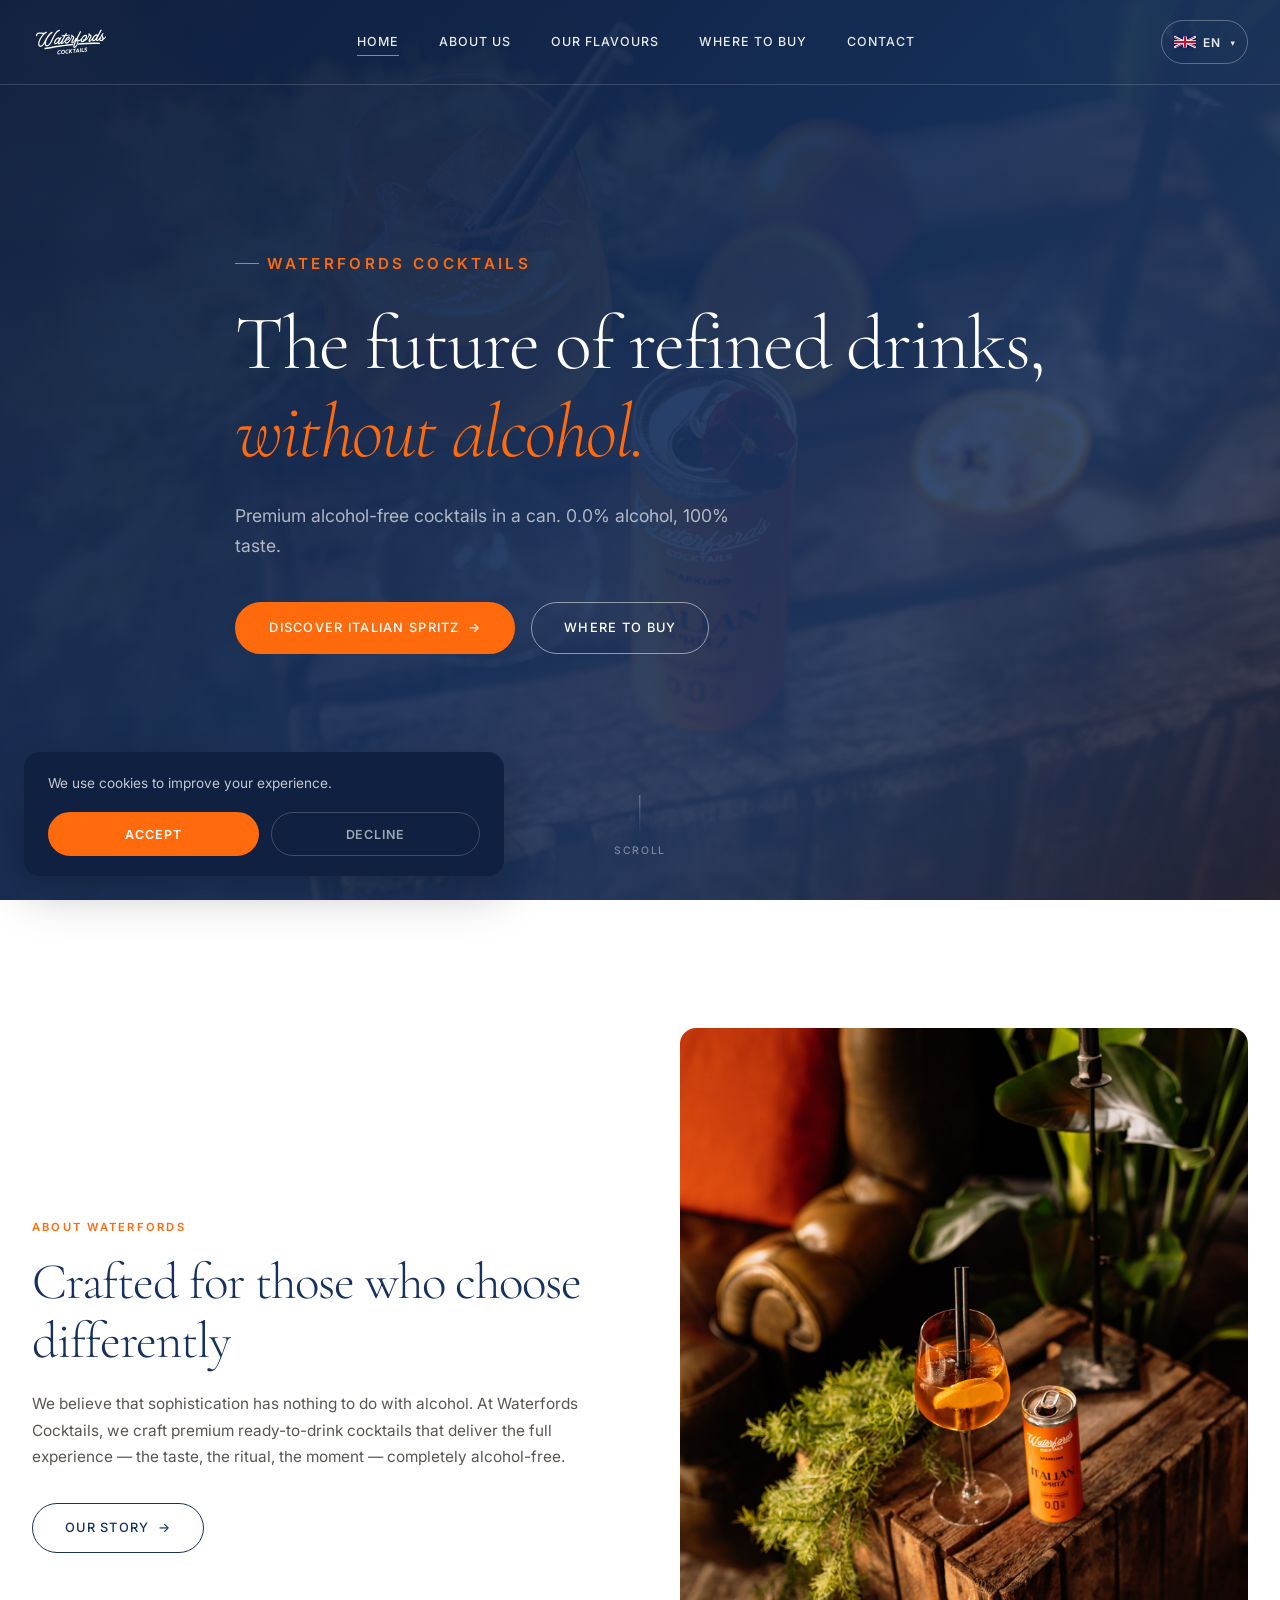
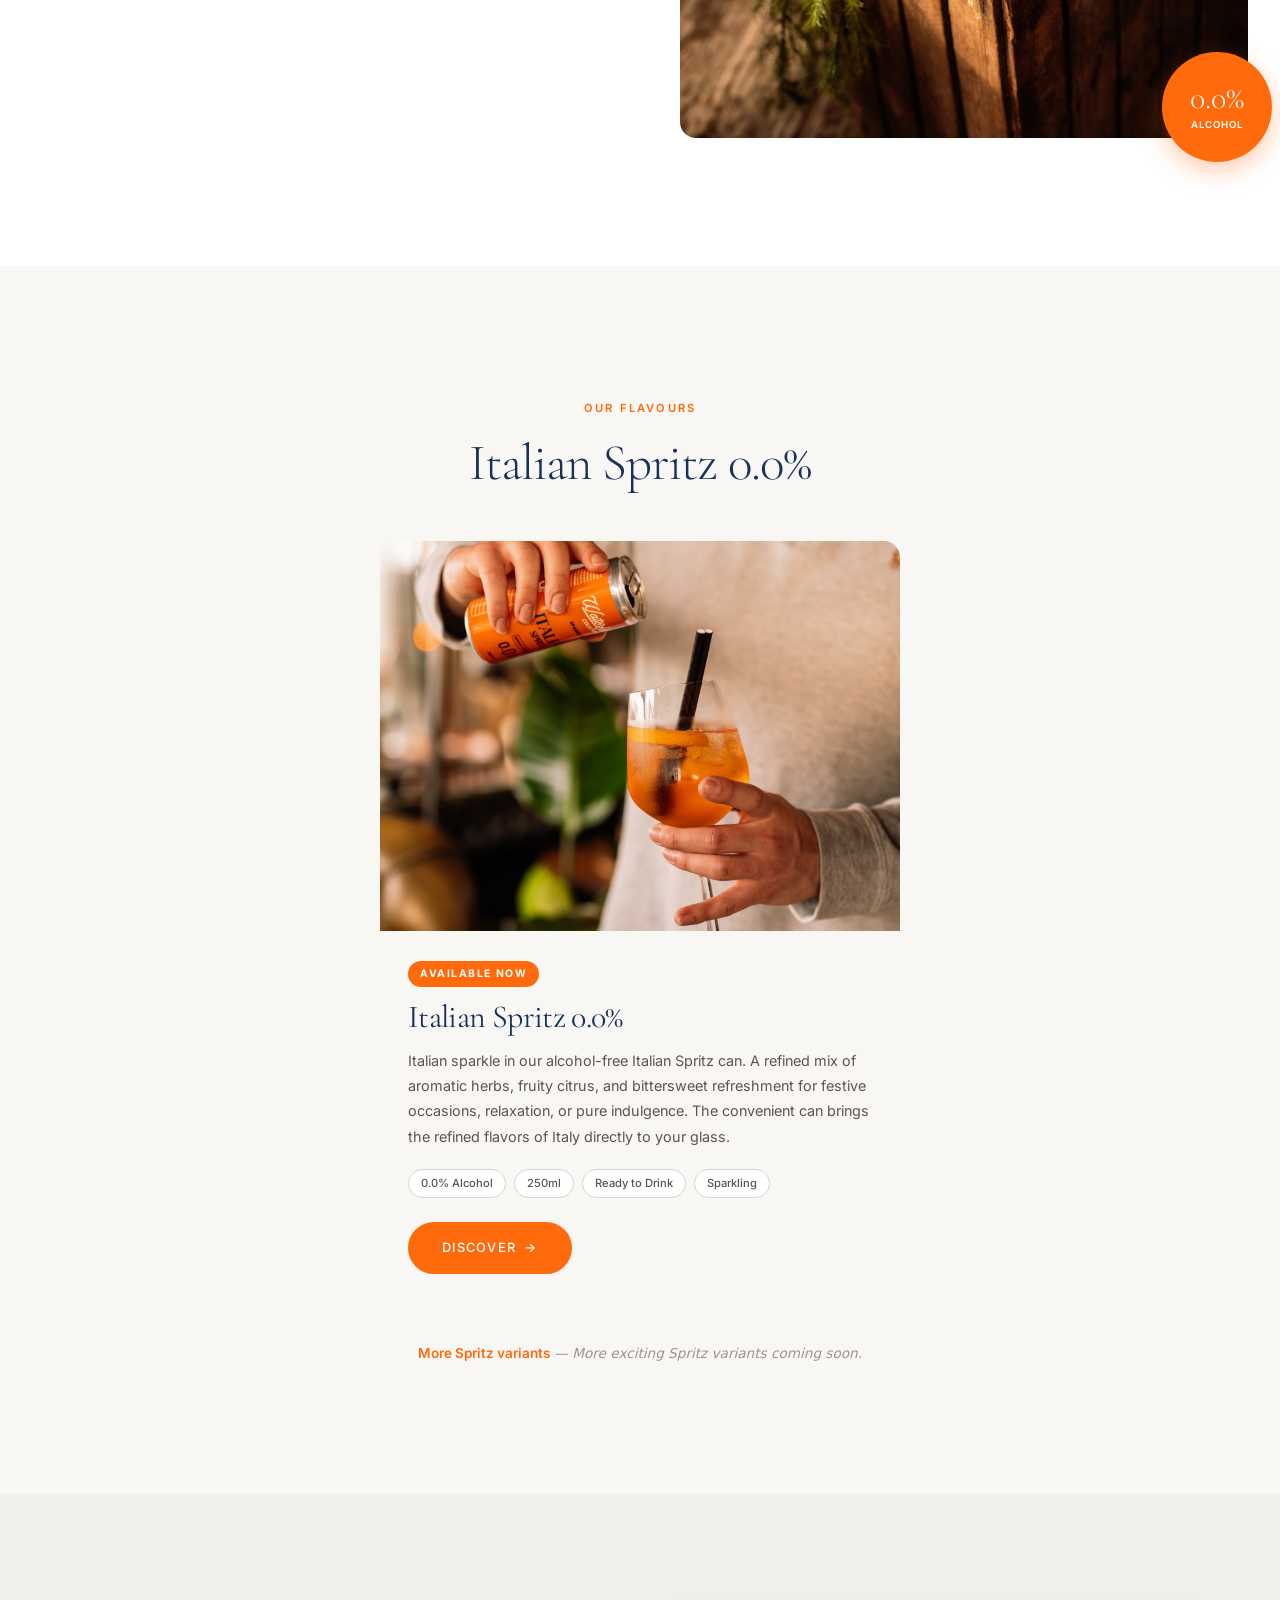
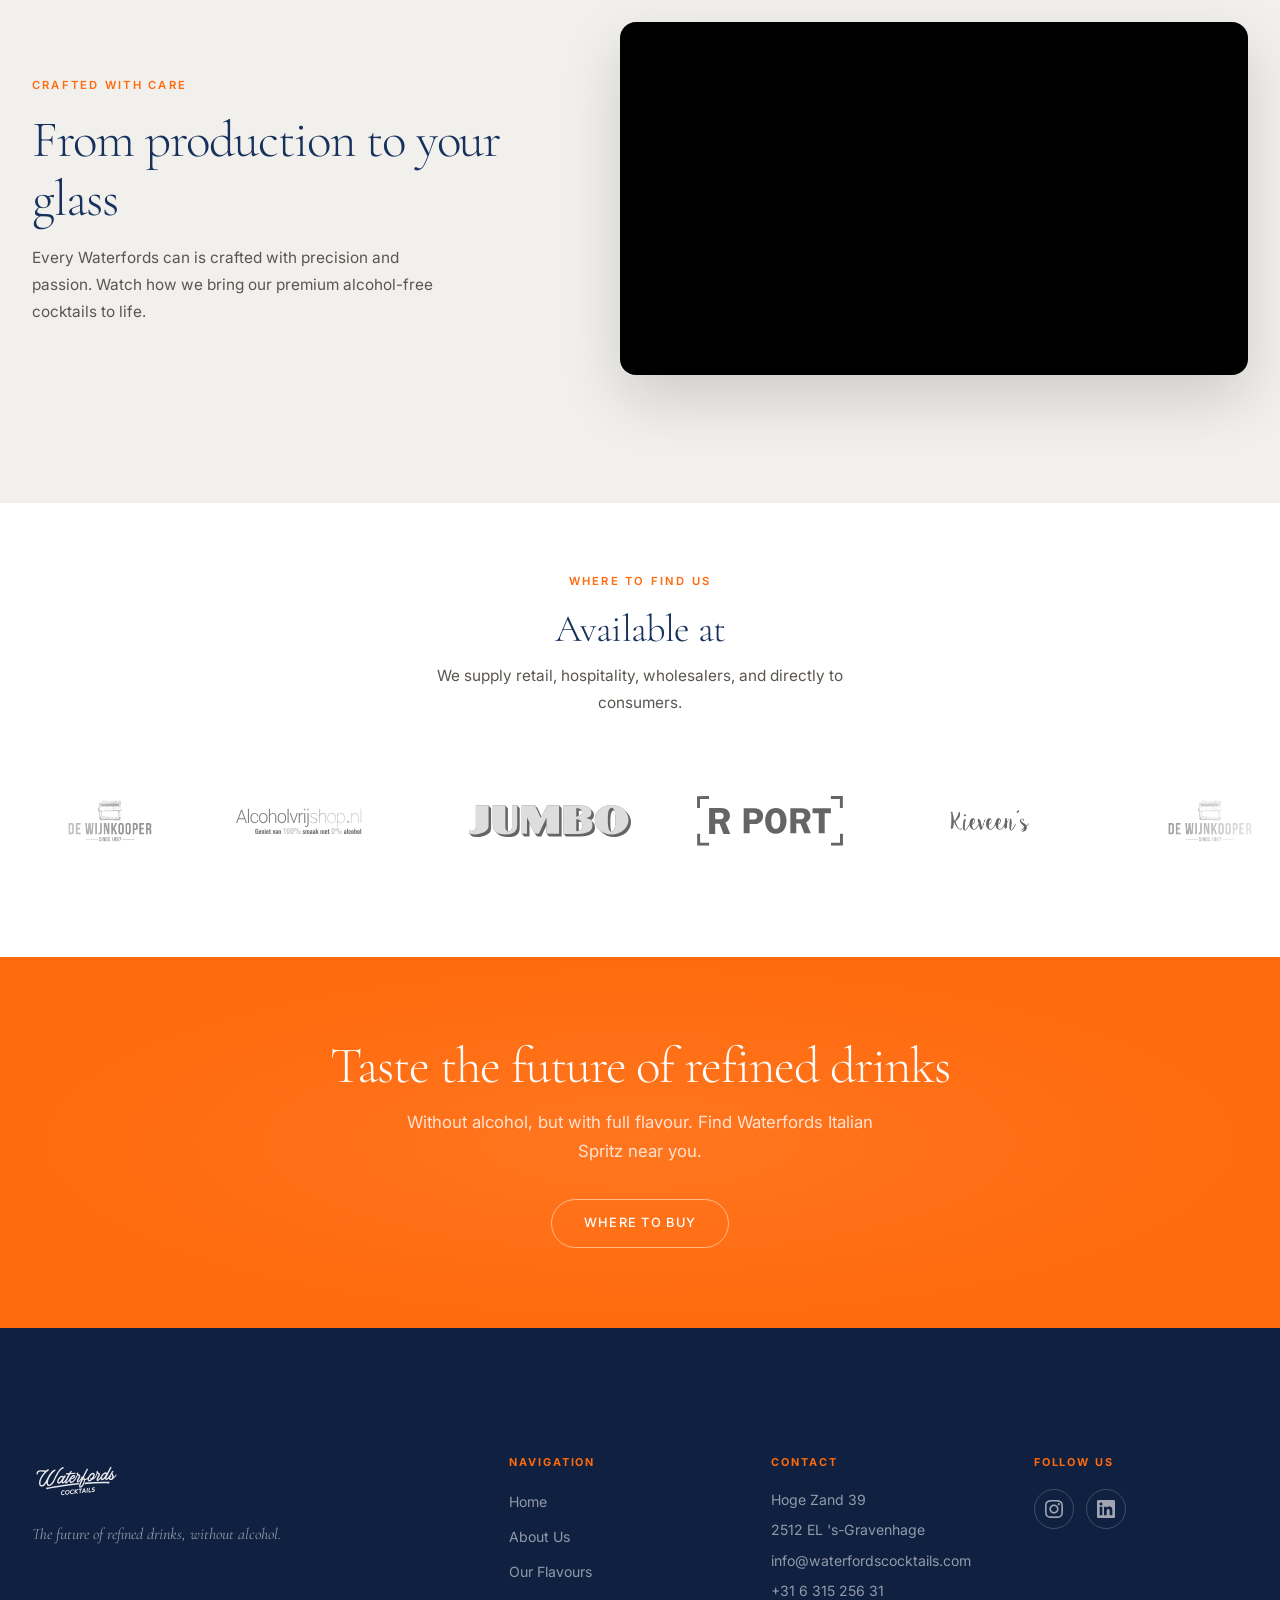
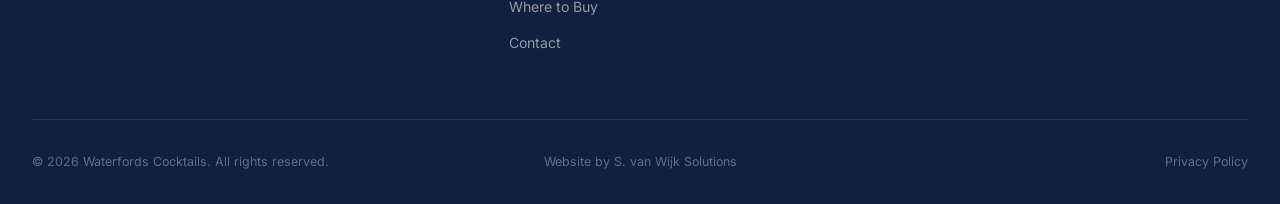
==== commit de67b9a2: "Add files via upload" ====
--- a/index.html
+++ b/index.html
@@ -63,7 +63,7 @@
 
       <div class="container">
         <div class="hero-content">
-          <span class="hero-label">Waterfords Cocktails</span>
+          <span class="hero-label hero-label--lg">Waterfords Cocktails</span>
           <h1>
             <span data-i18n="hero.tagline">The future of refined drinks,</span><br />
             <span class="accent" data-i18n="hero.tagline2">without alcohol.</span>
@@ -176,10 +176,11 @@
 
       <div class="retailers-strip" aria-label="Partner logos">
         <div class="retailers-track" role="list">
-          <div class="retailer-logo" role="listitem"><img src="assets/images/companys/De_Wijnkooper_logo.svg" alt="De Wijnkooper" loading="lazy" /></div>
+          <div class="retailer-logo" role="listitem"><img src="assets/images/companys/De_Wijnkooper_donkergrijs.svg" alt="De Wijnkooper" loading="lazy" /></div>
           <div class="retailer-logo" role="listitem"><img src="assets/images/companys/Alcoholvrijshop_logo.svg" alt="Alcoholvrij Shop" loading="lazy" /></div>
           <div class="retailer-logo" role="listitem"><img src="assets/images/companys/Jumbo_Logo.svg" alt="Jumbo" loading="lazy" /></div>
           <div class="retailer-logo" role="listitem"><img src="assets/images/companys/R-Port_Logo.svg" alt="R-Port" loading="lazy" /></div>
+          <div class="retailer-logo" role="listitem"><img src="assets/images/companys/Kieveens_Kafee_logo.svg" alt="Kieveen's Kafee" loading="lazy" /></div>
         </div>
       </div>
     </section>
--- a/style.css
+++ b/style.css
@@ -572,6 +572,41 @@
 
 .tilt-card { transform-style: preserve-3d; transition: transform 0.15s ease; }
 
+/* Footer bottom — drie kolommen: copy links, credit gecentreerd, privacy rechts */
+.footer-bottom {
+  display: grid;
+  grid-template-columns: 1fr auto 1fr;
+  align-items: center;
+  gap: 1rem;
+}
+.footer-copy { justify-self: start; }
+.footer-credit {
+  justify-self: center;
+  font-size: 0.78rem;
+  color: rgba(255,255,255,0.35);
+  text-align: center;
+}
+.footer-credit a {
+  color: inherit;
+  text-decoration: none;
+  transition: color var(--duration) var(--ease-out);
+}
+.footer-credit a:hover {
+  color: rgba(255,255,255,0.7);
+  text-decoration: underline;
+}
+.footer-legal { justify-self: end; }
+
+@media (max-width: 768px) {
+  .footer-bottom {
+    grid-template-columns: 1fr;
+    text-align: center;
+  }
+  .footer-copy,
+  .footer-credit,
+  .footer-legal { justify-self: center; }
+}
+
 /* ── RESPONSIVE ── */
 @media (max-width: 1200px) {
   .footer-top { grid-template-columns: 1fr 1fr; gap: 2rem; }
@@ -657,4 +692,49 @@
   .about-img-stack { height: 260px; }
   .about-img-secondary { width: 48%; height: 48%; }
   .retailer-logo { width: 140px; height: 56px; }
+}
+
+/* ============================================================
+   AANPASSINGEN — header rand, hero titel, page-hero boog,
+   partner grid, mobiele logo's
+   ============================================================ */
+
+/* Header randje onderzijde (standaard wit, gescrolld navy) */
+.site-header {
+  border-bottom: 1px solid rgba(255,255,255,0.15);
+}
+.site-header.scrolled {
+  border-bottom: 1px solid rgba(23,49,93,0.12);
+}
+
+/* Hero titel "Waterfords Cocktails" groter */
+.hero-label--lg {
+  font-size: 0.95rem !important;
+  letter-spacing: 0.22em;
+}
+
+/* Page-hero boog lager zodat tekst niet te dicht bij rand eindigt */
+.page-hero { padding: 9rem 0 7rem !important; }
+.page-hero::after { height: 45px !important; }
+
+/* Partner grid op where-to-buy (5 logo's, gelijke afstand) */
+.partner-grid {
+  display: grid;
+  grid-template-columns: repeat(5, 1fr);
+  gap: 2rem;
+  align-items: center;
+  justify-items: center;
+}
+
+/* Mobiele logo's groter — retailers strip op homepage */
+@media (max-width: 768px) {
+  .retailer-logo { width: 200px !important; height: 90px !important; }
+  .retailer-logo img { max-height: 64px !important; }
+  .partner-grid { grid-template-columns: repeat(2, 1fr); gap: 1.5rem; }
+}
+
+@media (max-width: 480px) {
+  .retailer-logo { width: 180px !important; height: 80px !important; }
+  .retailer-logo img { max-height: 58px !important; }
+  .partner-grid { grid-template-columns: repeat(2, 1fr); gap: 1rem; }
 }
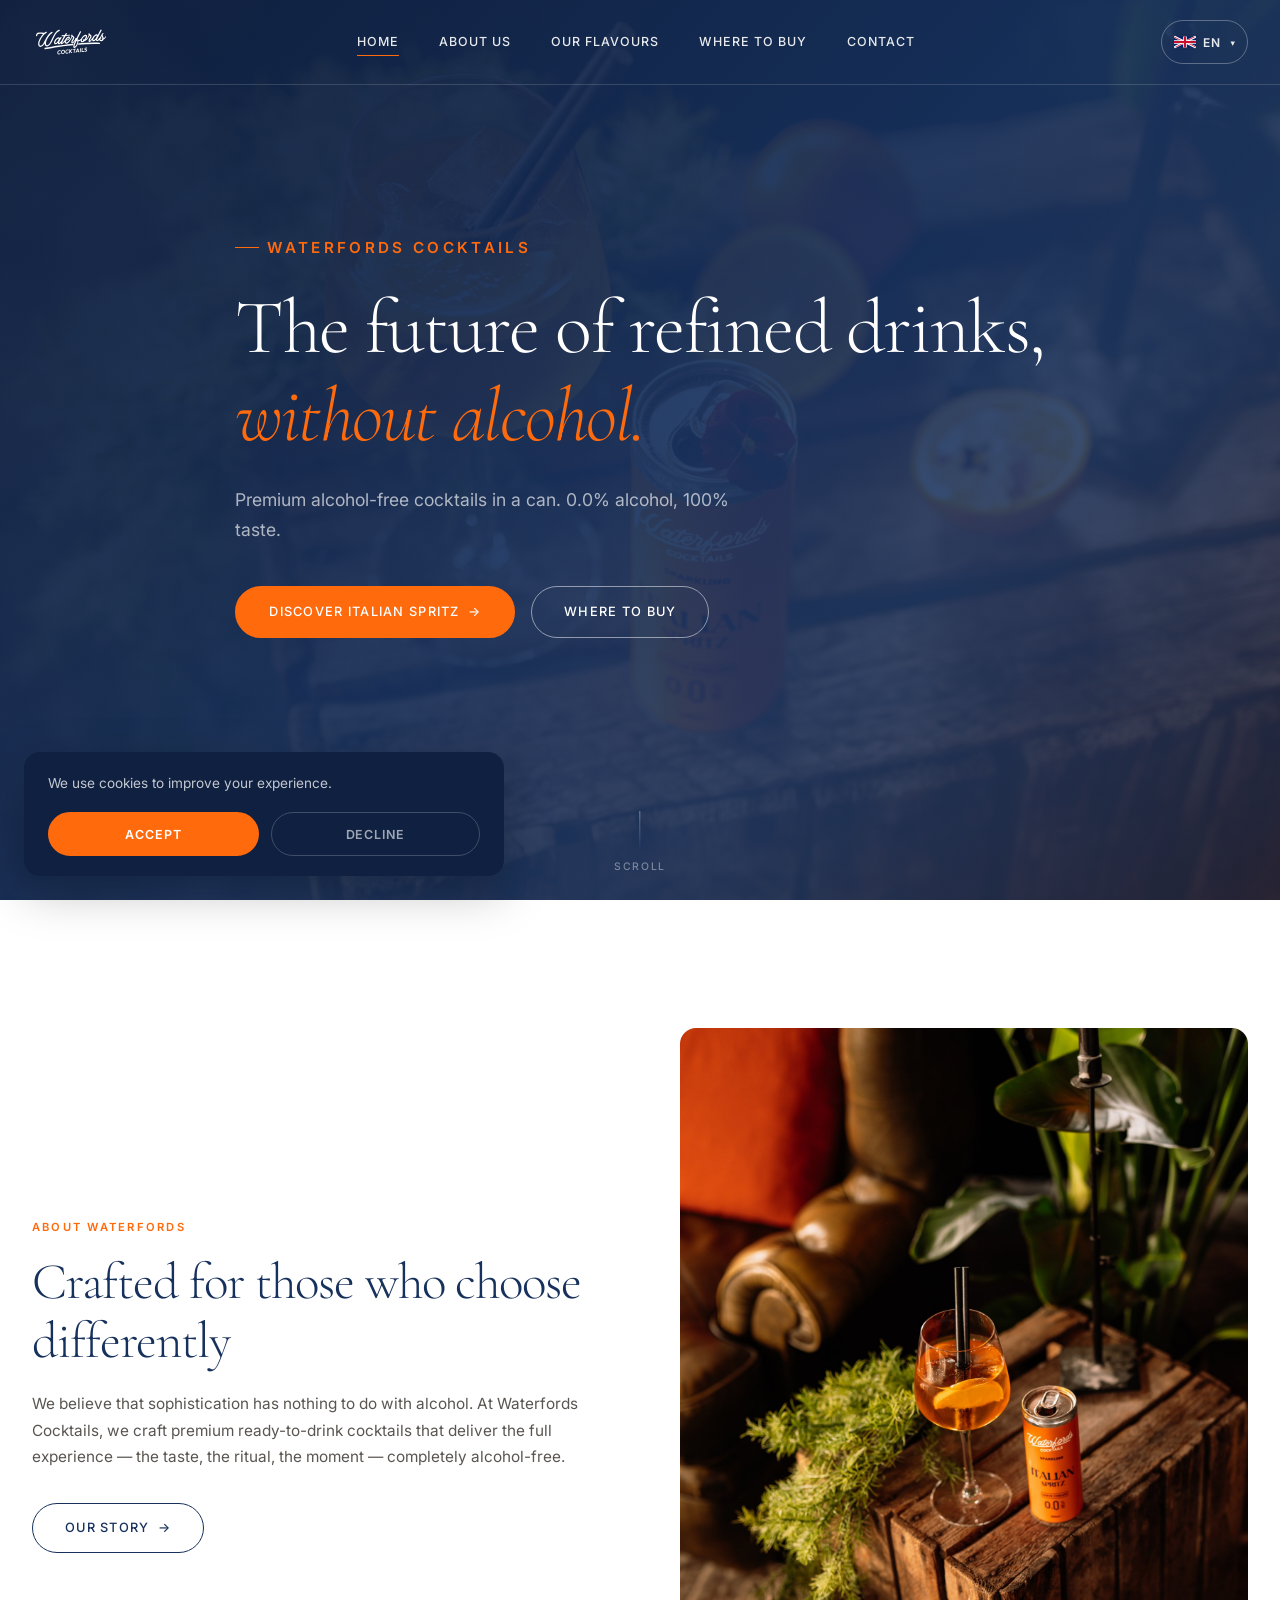
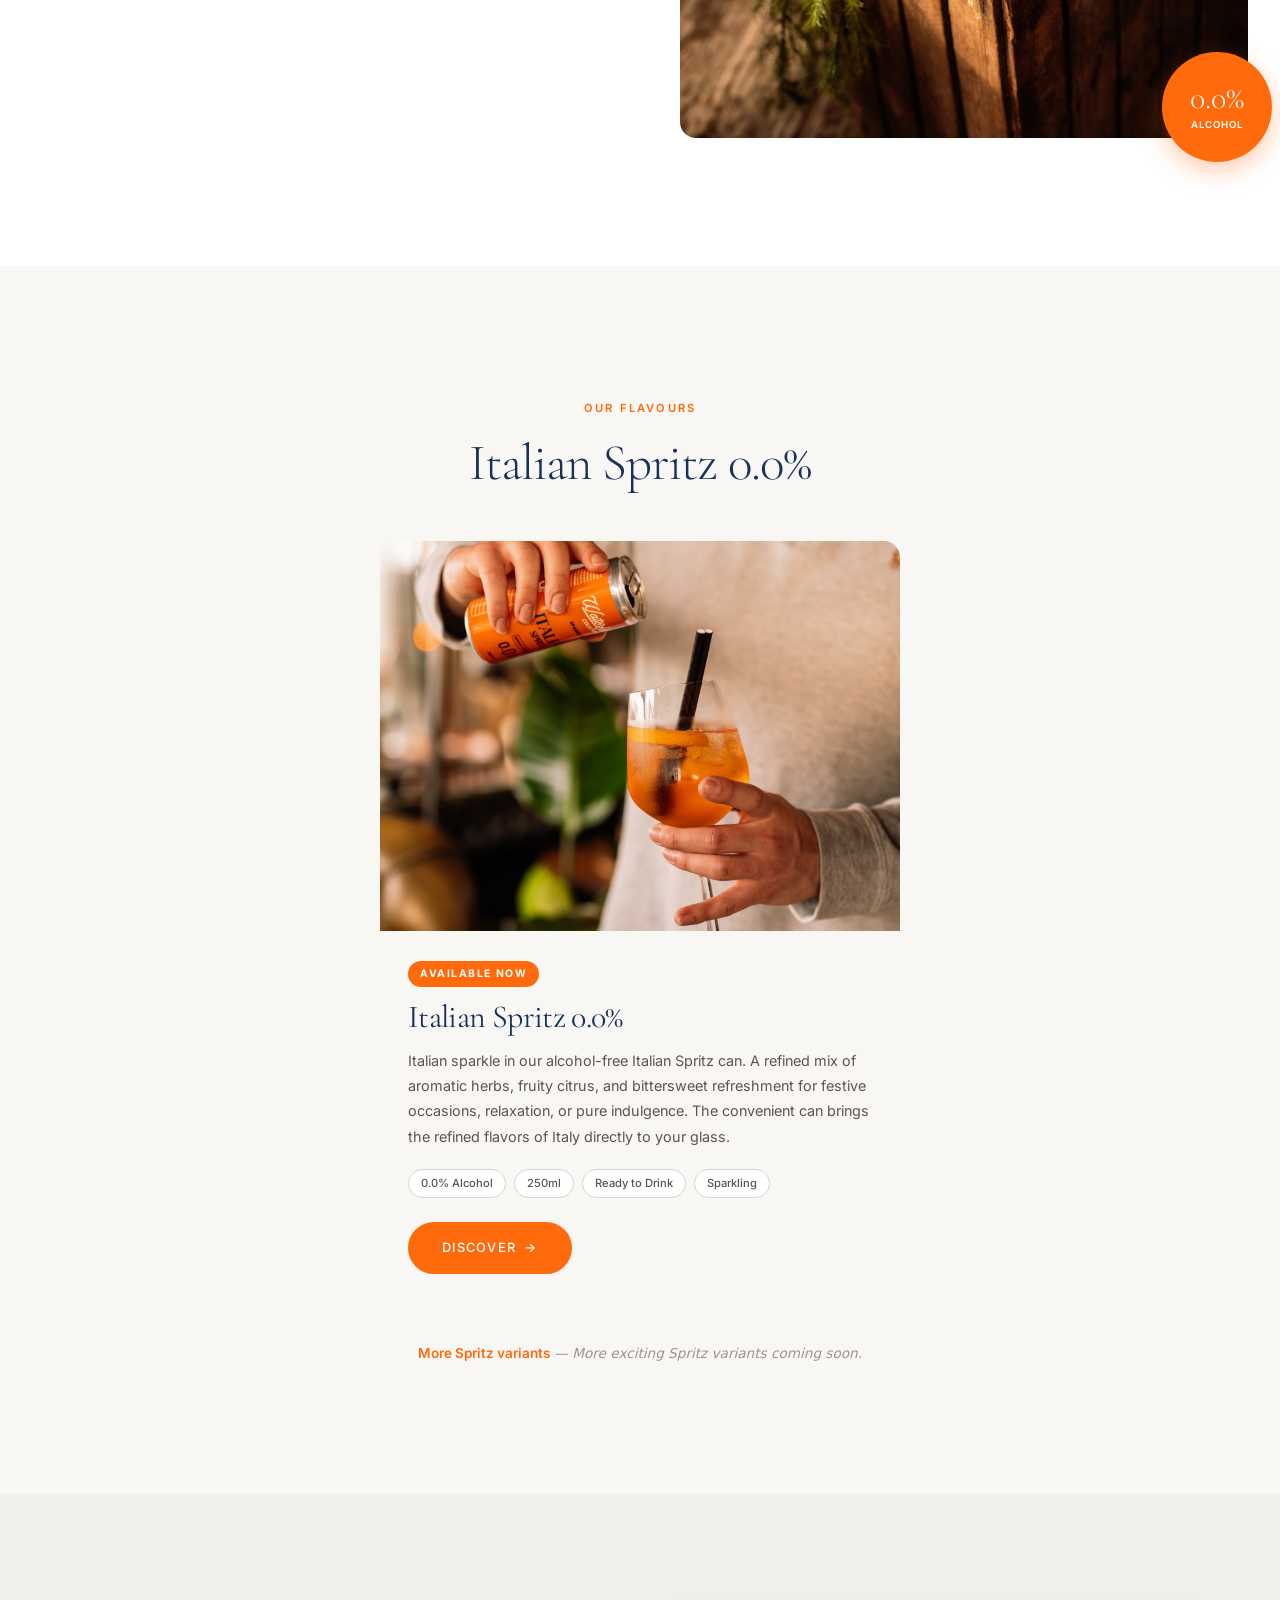
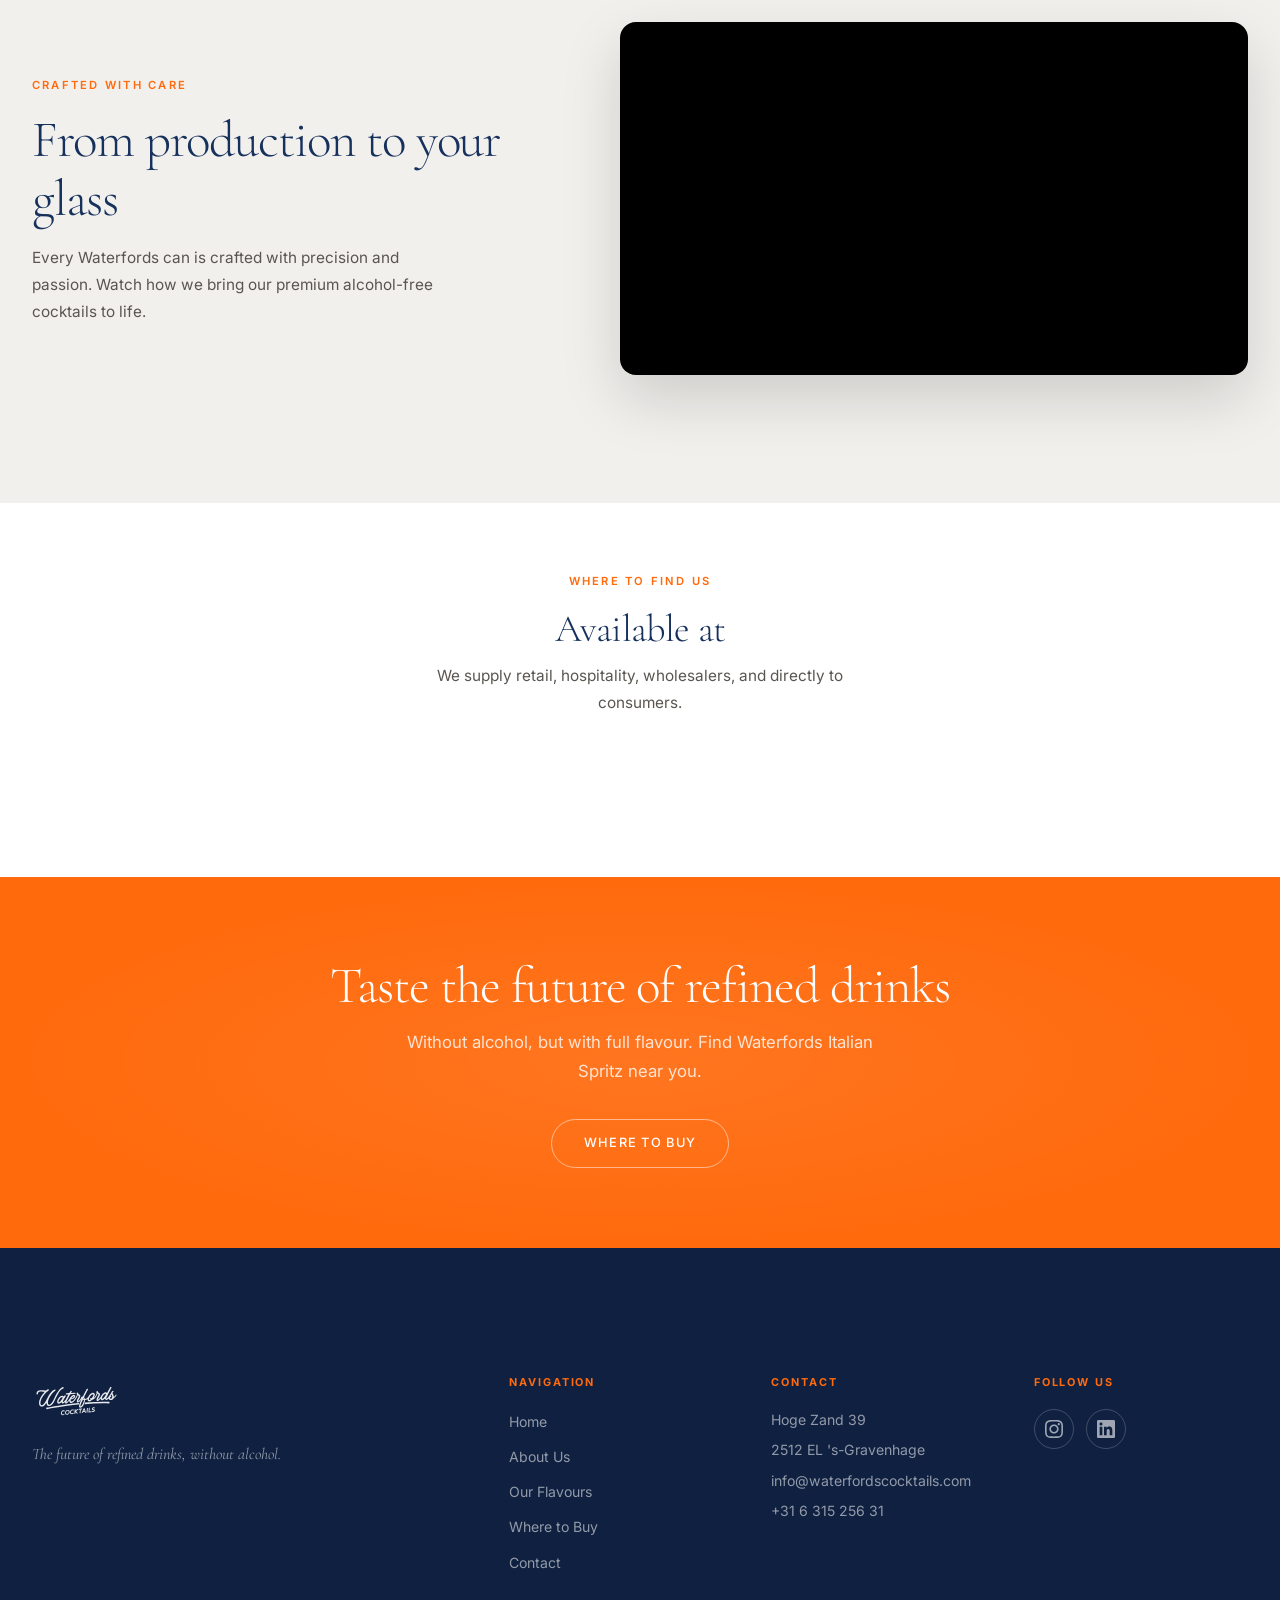
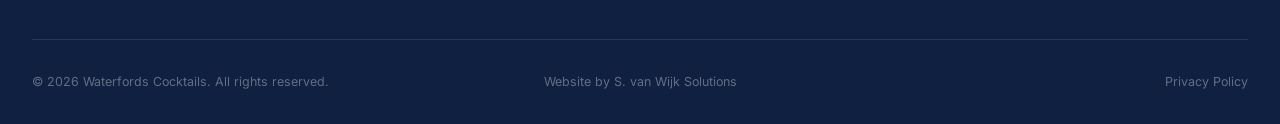
==== commit d430dfea: "Add files via upload" ====
--- a/index.html
+++ b/index.html
@@ -106,7 +106,7 @@
       </div>
     </section>
 
-    <!-- FLAVOURS — single card + subtle coming-soon note -->
+    <!-- FLAVOURS -->
     <section class="section section-light" aria-labelledby="flavours-heading">
       <div class="container">
         <div style="text-align:center; max-width:600px; margin:0 auto 3rem;" class="reveal">
@@ -164,7 +164,7 @@
       </div>
     </section>
 
-    <!-- RETAILERS -->
+    <!-- RETAILERS — dynamisch geladen vanuit content/partners.json -->
     <section class="retailers-section section-sm" aria-labelledby="retailers-heading">
       <div class="container">
         <div style="text-align:center; margin-bottom:2rem;" class="reveal">
@@ -175,12 +175,14 @@
       </div>
 
       <div class="retailers-strip" aria-label="Partner logos">
-        <div class="retailers-track" role="list">
-          <div class="retailer-logo" role="listitem"><img src="assets/images/companys/De_Wijnkooper_donkergrijs.svg" alt="De Wijnkooper" loading="lazy" /></div>
-          <div class="retailer-logo" role="listitem"><img src="assets/images/companys/Alcoholvrijshop_logo.svg" alt="Alcoholvrij Shop" loading="lazy" /></div>
-          <div class="retailer-logo" role="listitem"><img src="assets/images/companys/Jumbo_Logo.svg" alt="Jumbo" loading="lazy" /></div>
-          <div class="retailer-logo" role="listitem"><img src="assets/images/companys/R-Port_Logo.svg" alt="R-Port" loading="lazy" /></div>
-          <div class="retailer-logo" role="listitem"><img src="assets/images/companys/Kieveens_Kafee_logo.svg" alt="Kieveen's Kafee" loading="lazy" /></div>
+        <div class="retailers-track" id="retailers-track-home" role="list">
+          <!-- Wordt dynamisch gevuld door loadPartnersHome() in script.js -->
+          <!-- Fallback voor het geval JSON nog niet geladen is -->
+          <noscript>
+            <div class="retailer-logo" role="listitem"><img src="assets/images/companys/De_Wijnkooper_donkergrijs.svg" alt="De Wijnkooper" loading="lazy" /></div>
+            <div class="retailer-logo" role="listitem"><img src="assets/images/companys/Alcoholvrijshop_logo.svg" alt="Alcoholvrij Shop" loading="lazy" /></div>
+            <div class="retailer-logo" role="listitem"><img src="assets/images/companys/Jumbo_Logo.svg" alt="Jumbo" loading="lazy" /></div>
+          </noscript>
         </div>
       </div>
     </section>
--- a/style.css
+++ b/style.css
@@ -289,7 +289,7 @@
 .mobile-menu-brand { font-size: 0.72rem; color: rgba(255,255,255,0.3); font-family: var(--font-sans); letter-spacing: 0.12em; text-transform: uppercase; margin-top: 0.75rem; }
 
 /* ── HERO ── */
-.hero { position: relative; min-height: 100vh; min-height: 100dvh; display: flex; align-items: center; overflow: hidden; background: var(--clr-navy-dark); }
+.hero { position: relative; min-height: 100vh; min-height: 100dvh; display: flex; align-items: center; overflow: hidden; background: var(--clr-navy-dark); padding-top: 5rem; padding-bottom: 7rem; }
 .hero-bg { position: absolute; inset: 0; background: linear-gradient(135deg, #0f2040 0%, #17315D 40%, #1a3d6e 70%, #0f2040 100%); z-index: 0; }
 .hero-bg-image { position: absolute; inset: 0; z-index: 1; }
 .hero-bg-image img { width: 100%; height: 100%; object-fit: cover; opacity: 0.18; }
@@ -314,7 +314,7 @@
 .hero-ctas { display: flex; flex-wrap: wrap; gap: 1rem; opacity: 0; transform: translateY(20px); animation: fadeUp 0.8s var(--ease-out) 0.7s forwards; }
 
 .hero-scroll {
-  position: absolute; bottom: 2.5rem; left: 50%;
+  position: absolute; bottom: 1.5rem; left: 50%;
   transform: translateX(-50%); z-index: 3;
   display: flex; flex-direction: column; align-items: center; gap: 0.5rem;
   color: rgba(255,255,255,0.4);
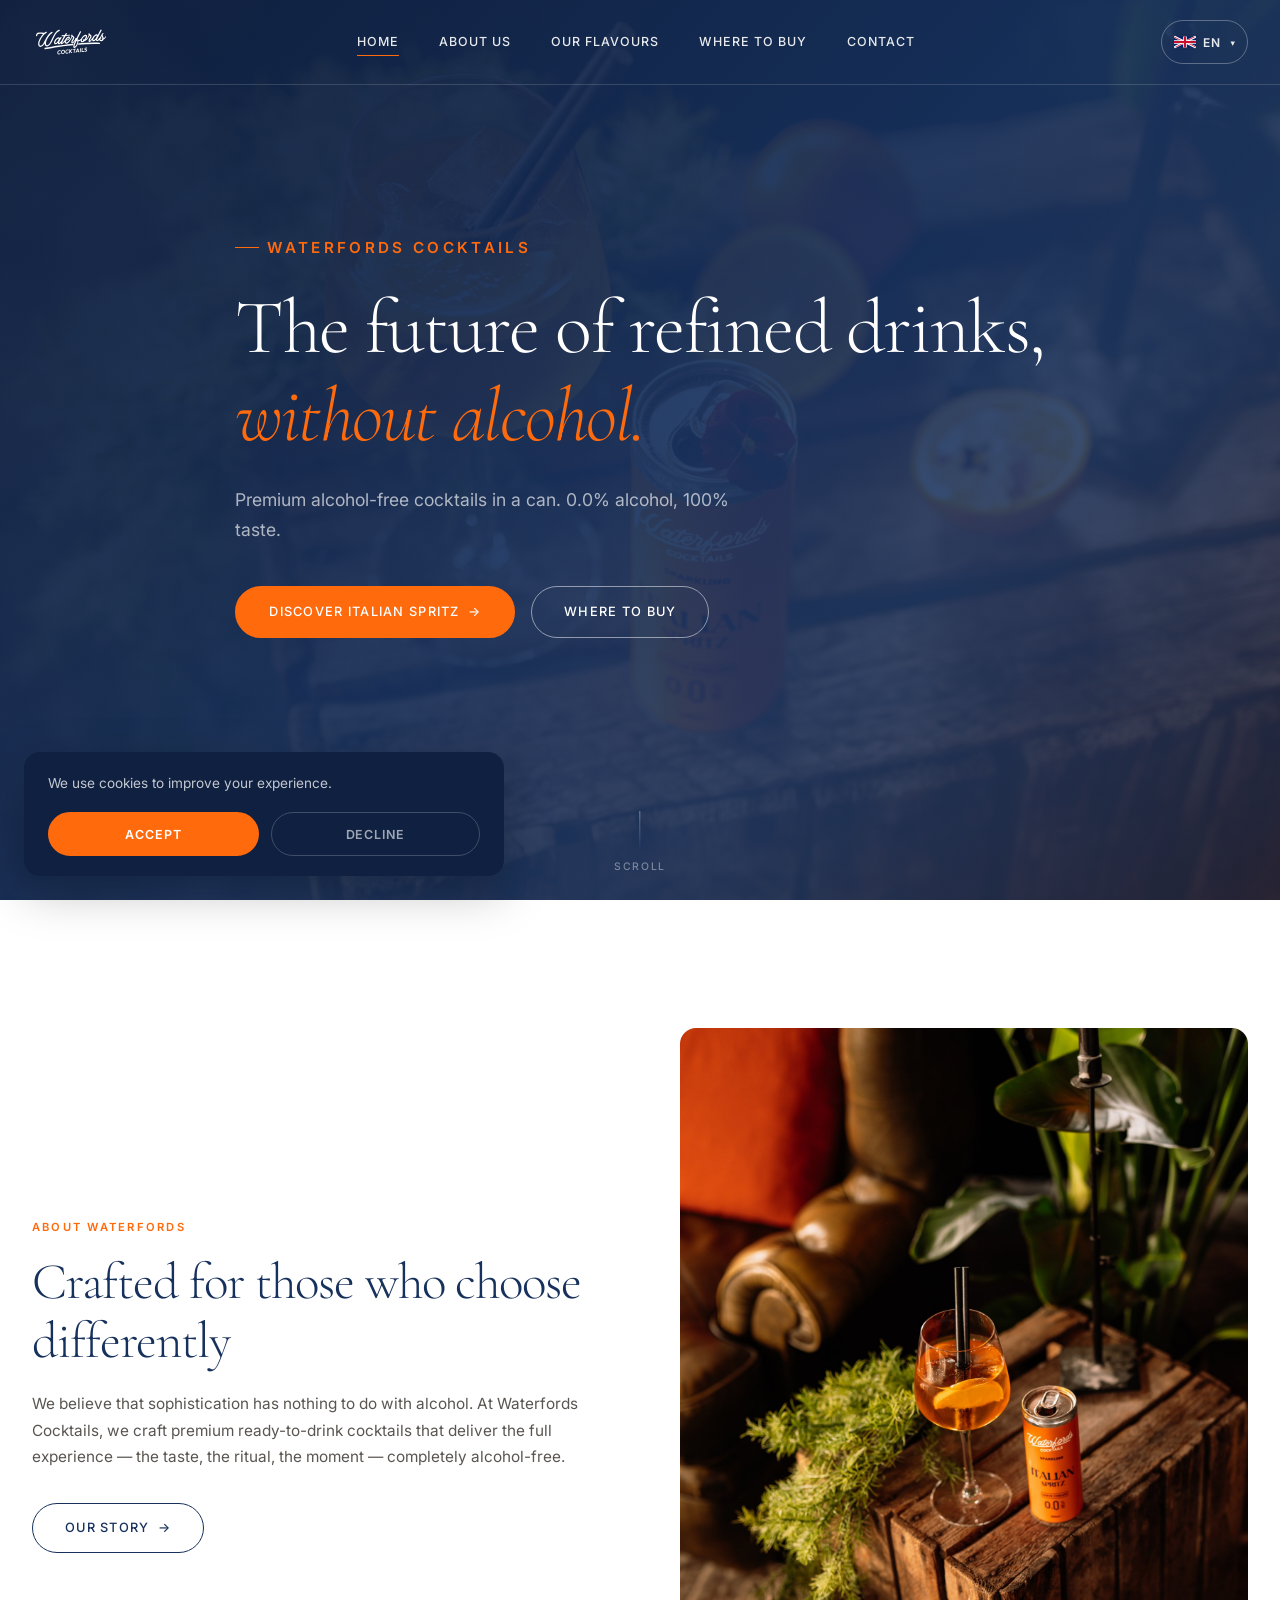
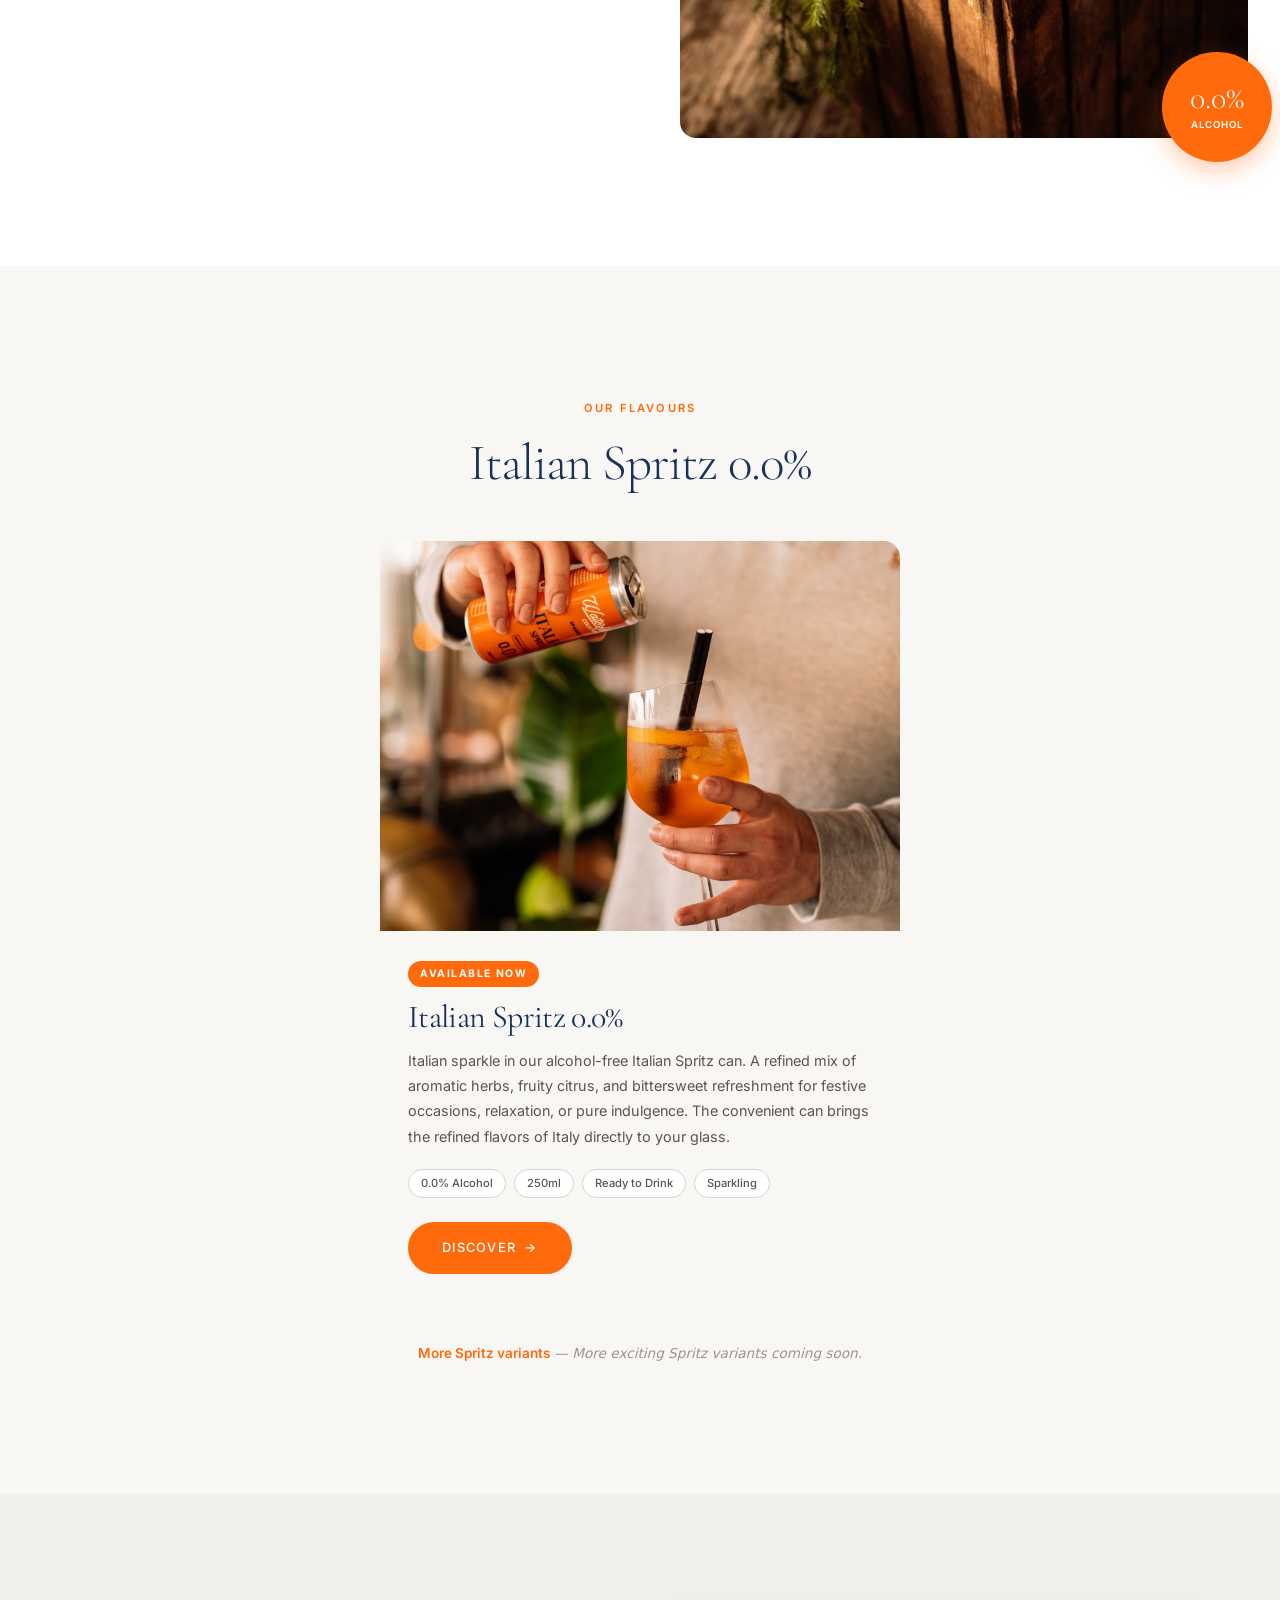
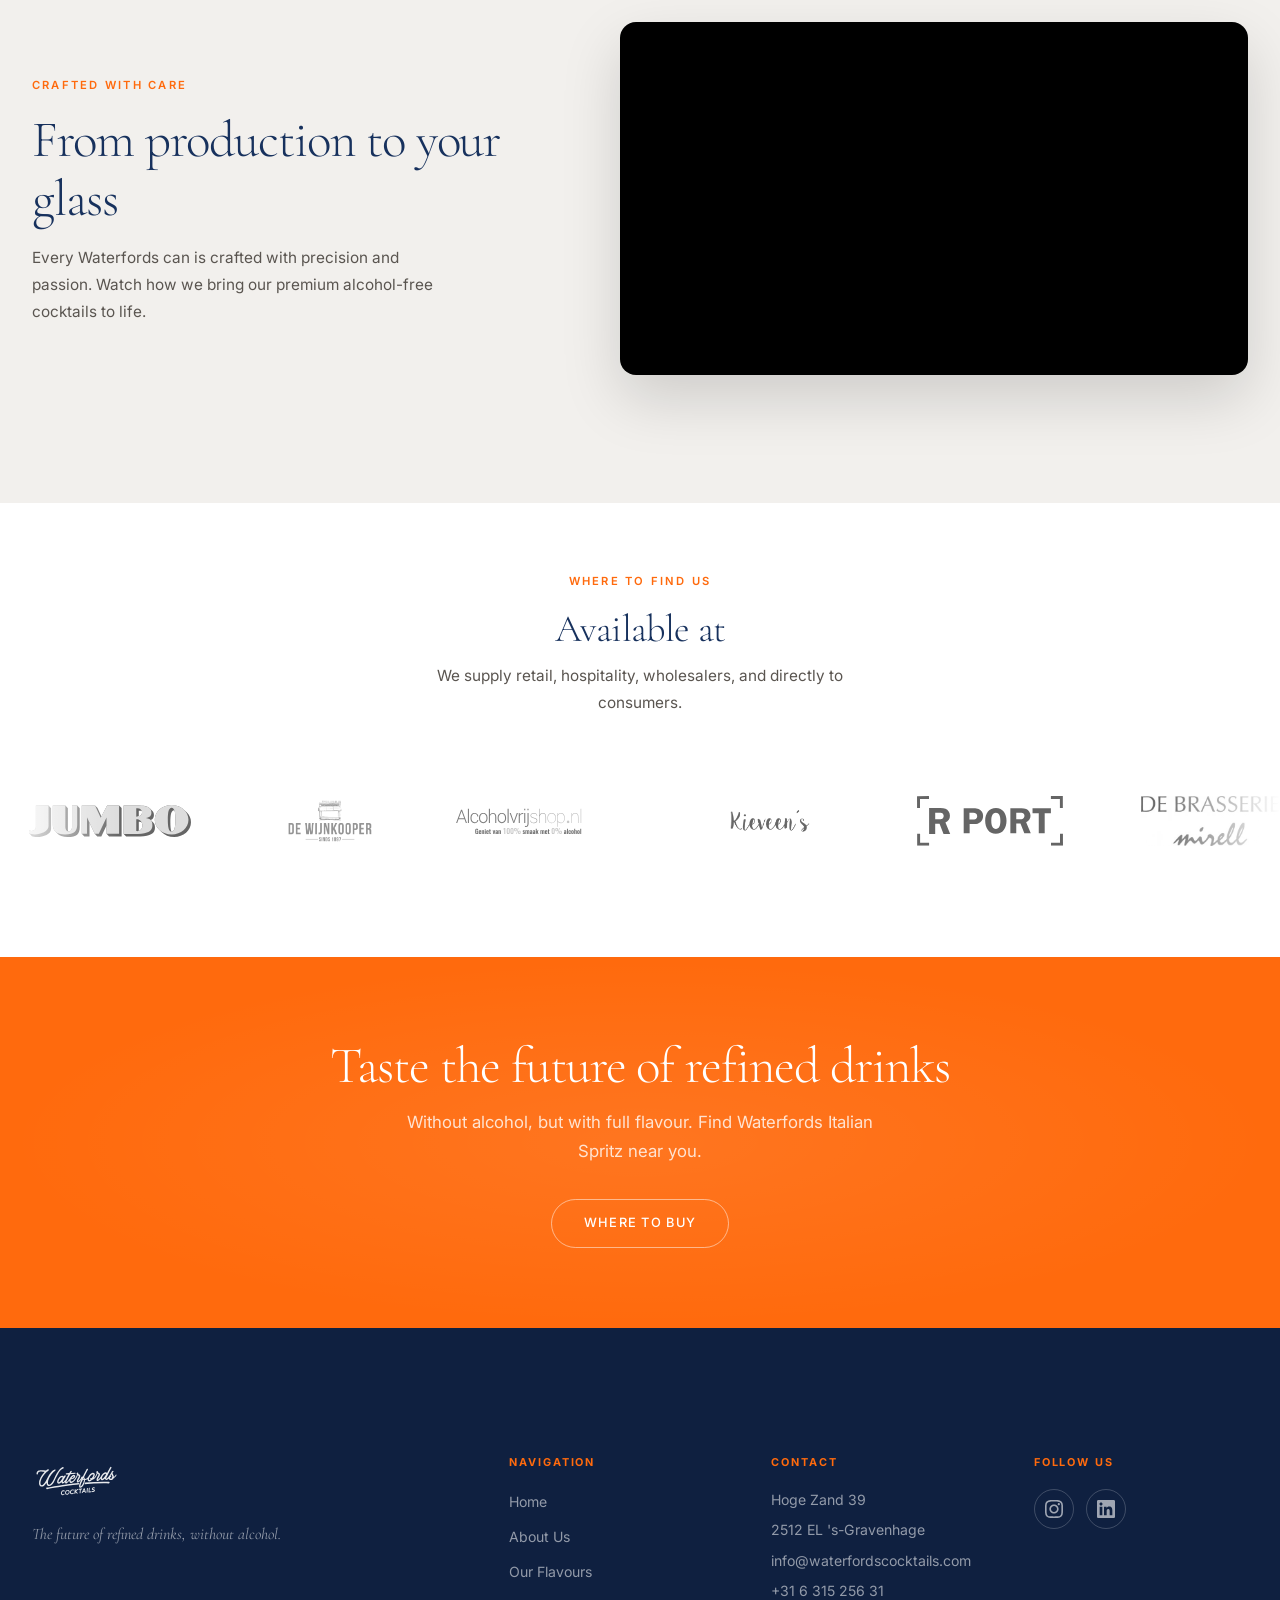
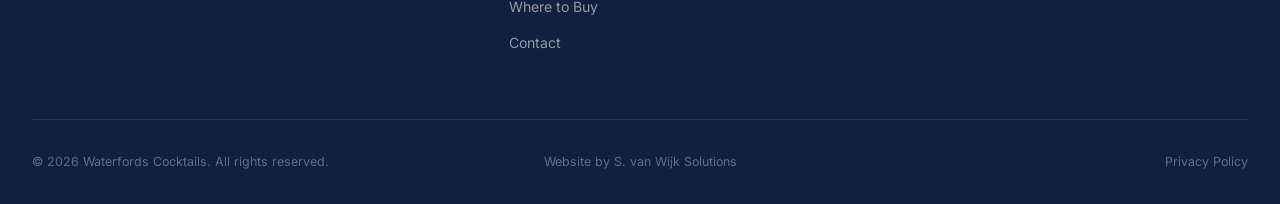
==== commit 95d42253: "Add files via upload" ====
--- a/index.html
+++ b/index.html
@@ -21,7 +21,12 @@
   <meta name="twitter:description" content="Premium ready-to-drink alcohol-free cocktails. Italian Spritz 0.0%." />
   <meta name="twitter:image" content="https://waterfordscocktails.com/assets/images/og-image.webp" />
 
-  <link rel="icon" type="image/x-icon" href="assets/images/favicon.ico" />
+  <link rel="icon" href="assets/favicons/favicon.svg" type="image/svg+xml" />
+  <link rel="icon" href="assets/favicons/favicon.ico" sizes="any" />
+  <link rel="apple-touch-icon" href="assets/favicons/apple-touch-icon.png" />
+  <link rel="icon" type="image/png" sizes="32x32" href="assets/favicons/favicon-32x32.png" />
+  <link rel="icon" type="image/png" sizes="16x16" href="assets/favicons/favicon-16x16.png" />
+  <link rel="manifest" href="site.webmanifest" />
   <link rel="stylesheet" href="style.css" />
 
   <script type="application/ld+json">
--- a/style.css
+++ b/style.css
@@ -412,7 +412,7 @@
 .retailers-strip::before, .retailers-strip::after { content: ''; position: absolute; top: 0; bottom: 0; width: 120px; z-index: 2; pointer-events: none; }
 .retailers-strip::before { left: 0; background: linear-gradient(to right, var(--clr-white), transparent); }
 .retailers-strip::after { right: 0; background: linear-gradient(to left, var(--clr-white), transparent); }
-.retailers-track { display: flex; align-items: center; gap: 0; animation: scrollTrack 24s linear infinite; width: max-content; }
+.retailers-track { display: flex; align-items: center; gap: 0; animation: scrollTrack 60s linear infinite; width: max-content; }
 .retailers-track:hover { animation-play-state: paused; }
 
 /* Equal-width slots so every logo gets the same horizontal space */
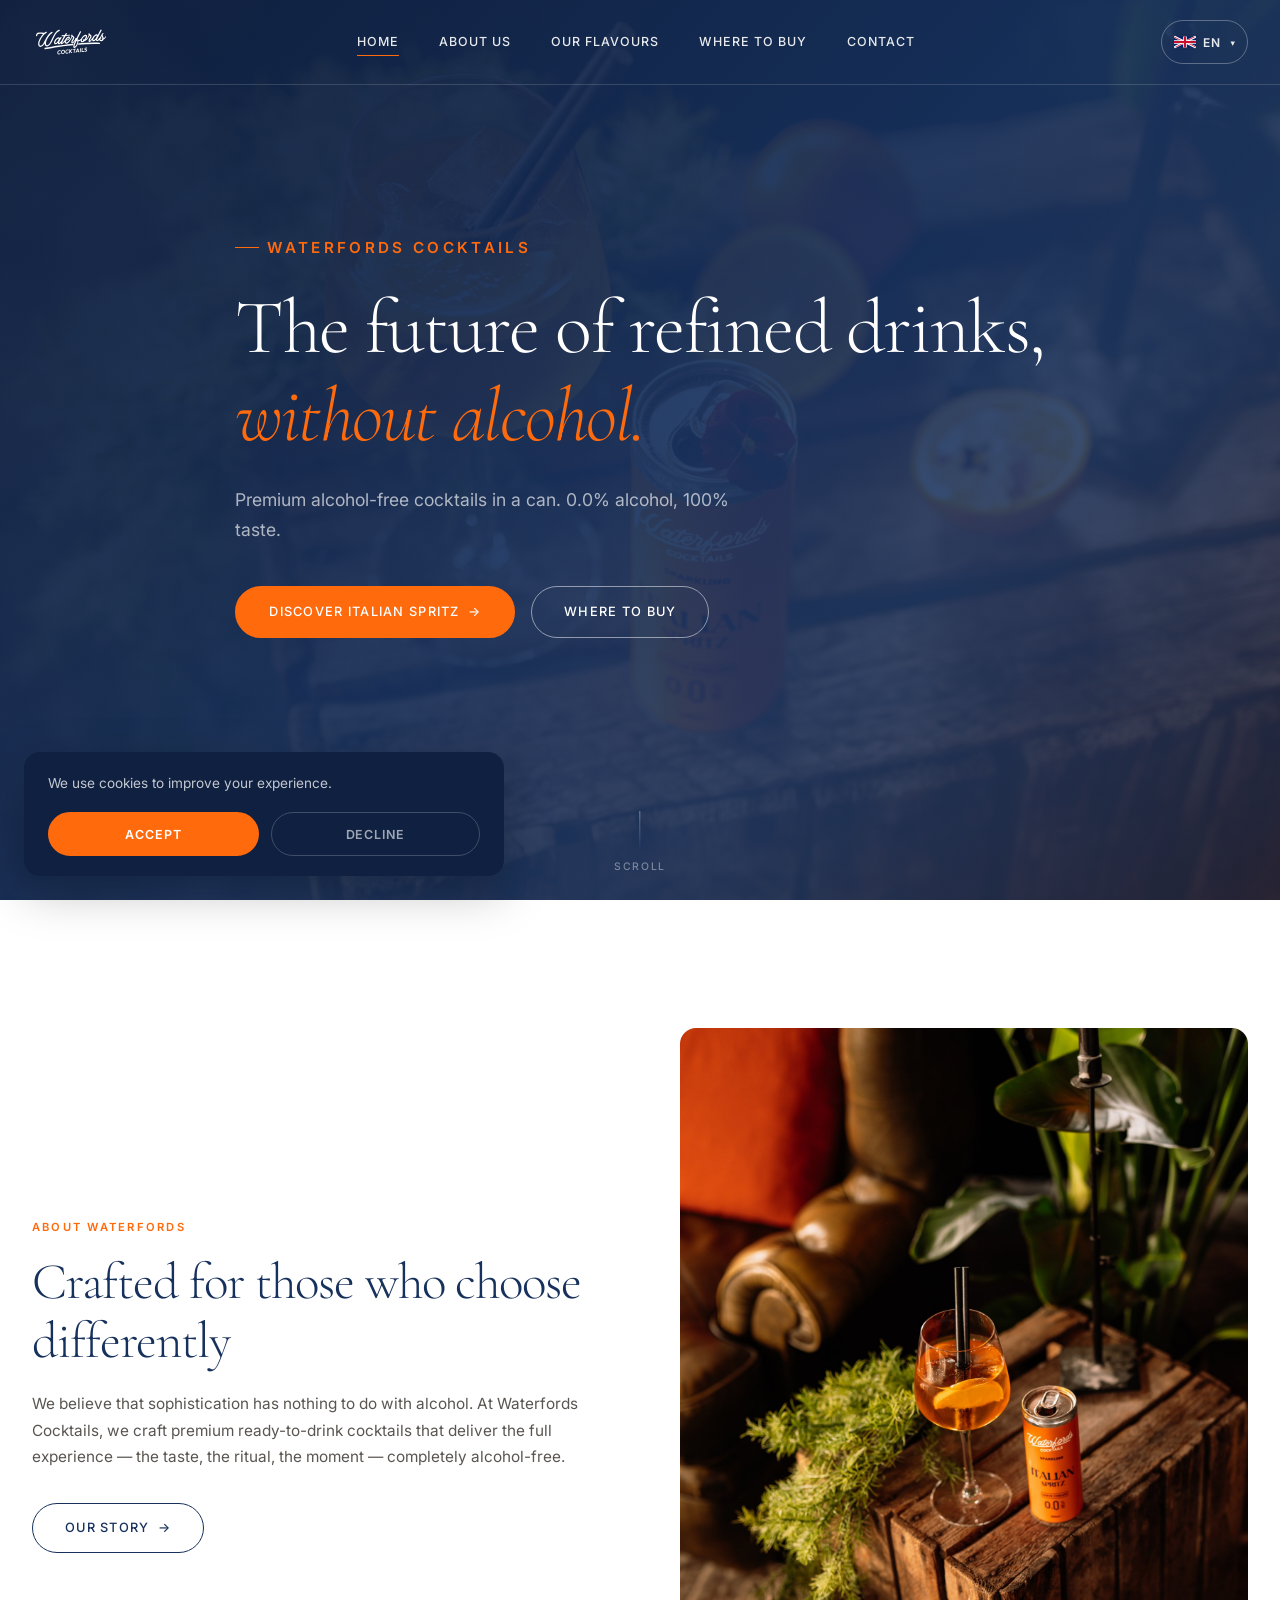
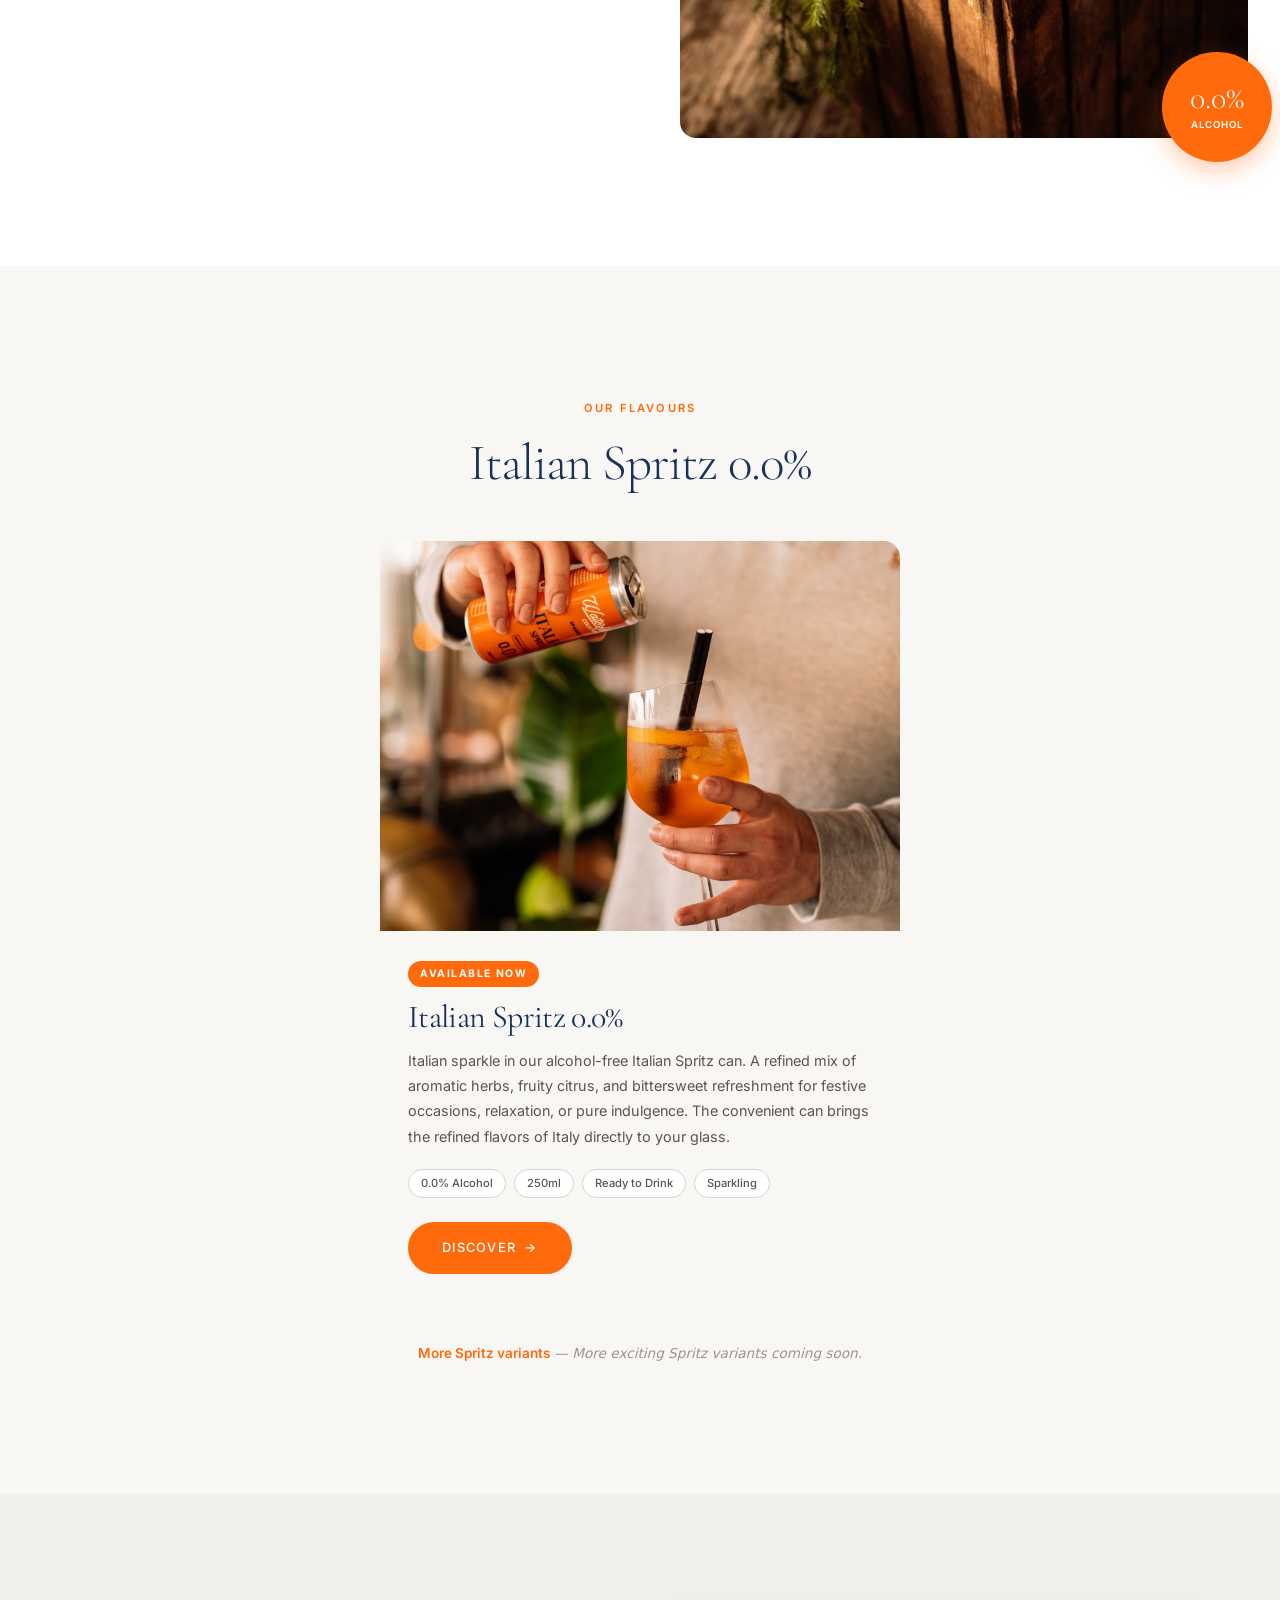
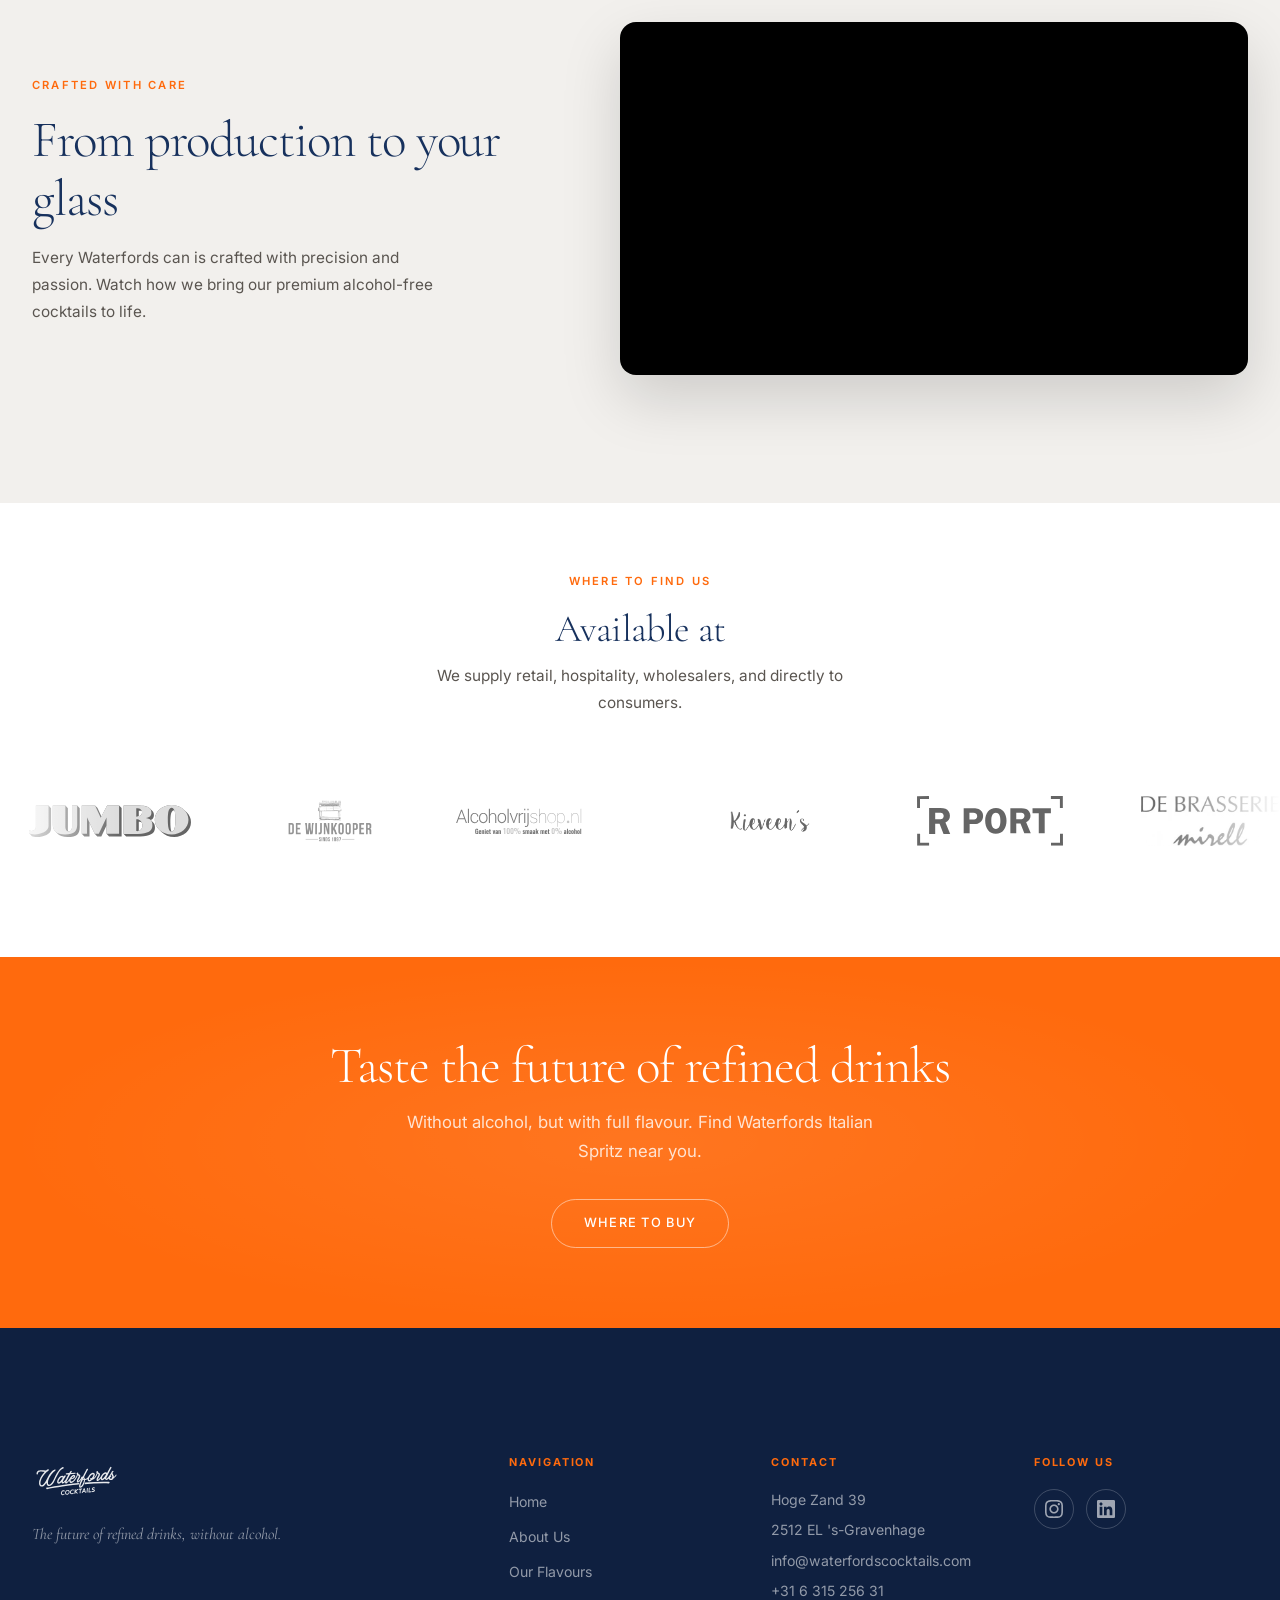
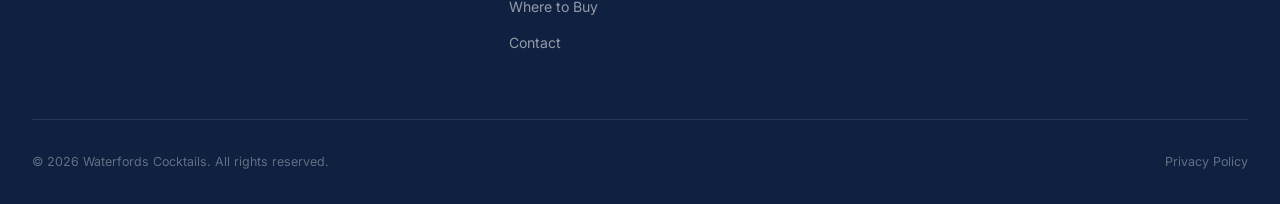
==== commit 14bde1ca: "Voeg Google Analytics (gtag.js) tag toe aan alle pagina's Tag G-CXFQQ4RWXP toegevoegd bovenaan de <h" ====
--- a/index.html
+++ b/index.html
@@ -1,6 +1,15 @@
 <!DOCTYPE html>
 <html lang="en" dir="ltr">
 <head>
+  <!-- Google tag (gtag.js) -->
+  <script async src="https://www.googletagmanager.com/gtag/js?id=G-CXFQQ4RWXP"></script>
+  <script>
+    window.dataLayer = window.dataLayer || [];
+    function gtag(){dataLayer.push(arguments);}
+    gtag('consent', 'default', { 'analytics_storage': localStorage.getItem('wf-cookies') === 'accepted' ? 'granted' : 'denied' });
+    gtag('js', new Date());
+    gtag('config', 'G-CXFQQ4RWXP');
+  </script>
   <meta charset="UTF-8" />
   <meta name="viewport" content="width=device-width, initial-scale=1.0, viewport-fit=cover" />
   <title>Waterfords Cocktails – Premium Alcohol-Free Cocktails | 0.0%</title>
--- a/style.css
+++ b/style.css
@@ -572,29 +572,14 @@
 
 .tilt-card { transform-style: preserve-3d; transition: transform 0.15s ease; }
 
-/* Footer bottom — drie kolommen: copy links, credit gecentreerd, privacy rechts */
+/* Footer bottom — twee kolommen: copy links, privacy rechts */
 .footer-bottom {
   display: grid;
-  grid-template-columns: 1fr auto 1fr;
+  grid-template-columns: 1fr auto;
   align-items: center;
   gap: 1rem;
 }
 .footer-copy { justify-self: start; }
-.footer-credit {
-  justify-self: center;
-  font-size: 0.78rem;
-  color: rgba(255,255,255,0.35);
-  text-align: center;
-}
-.footer-credit a {
-  color: inherit;
-  text-decoration: none;
-  transition: color var(--duration) var(--ease-out);
-}
-.footer-credit a:hover {
-  color: rgba(255,255,255,0.7);
-  text-decoration: underline;
-}
 .footer-legal { justify-self: end; }
 
 @media (max-width: 768px) {
@@ -603,7 +588,6 @@
     text-align: center;
   }
   .footer-copy,
-  .footer-credit,
   .footer-legal { justify-self: center; }
 }
 
